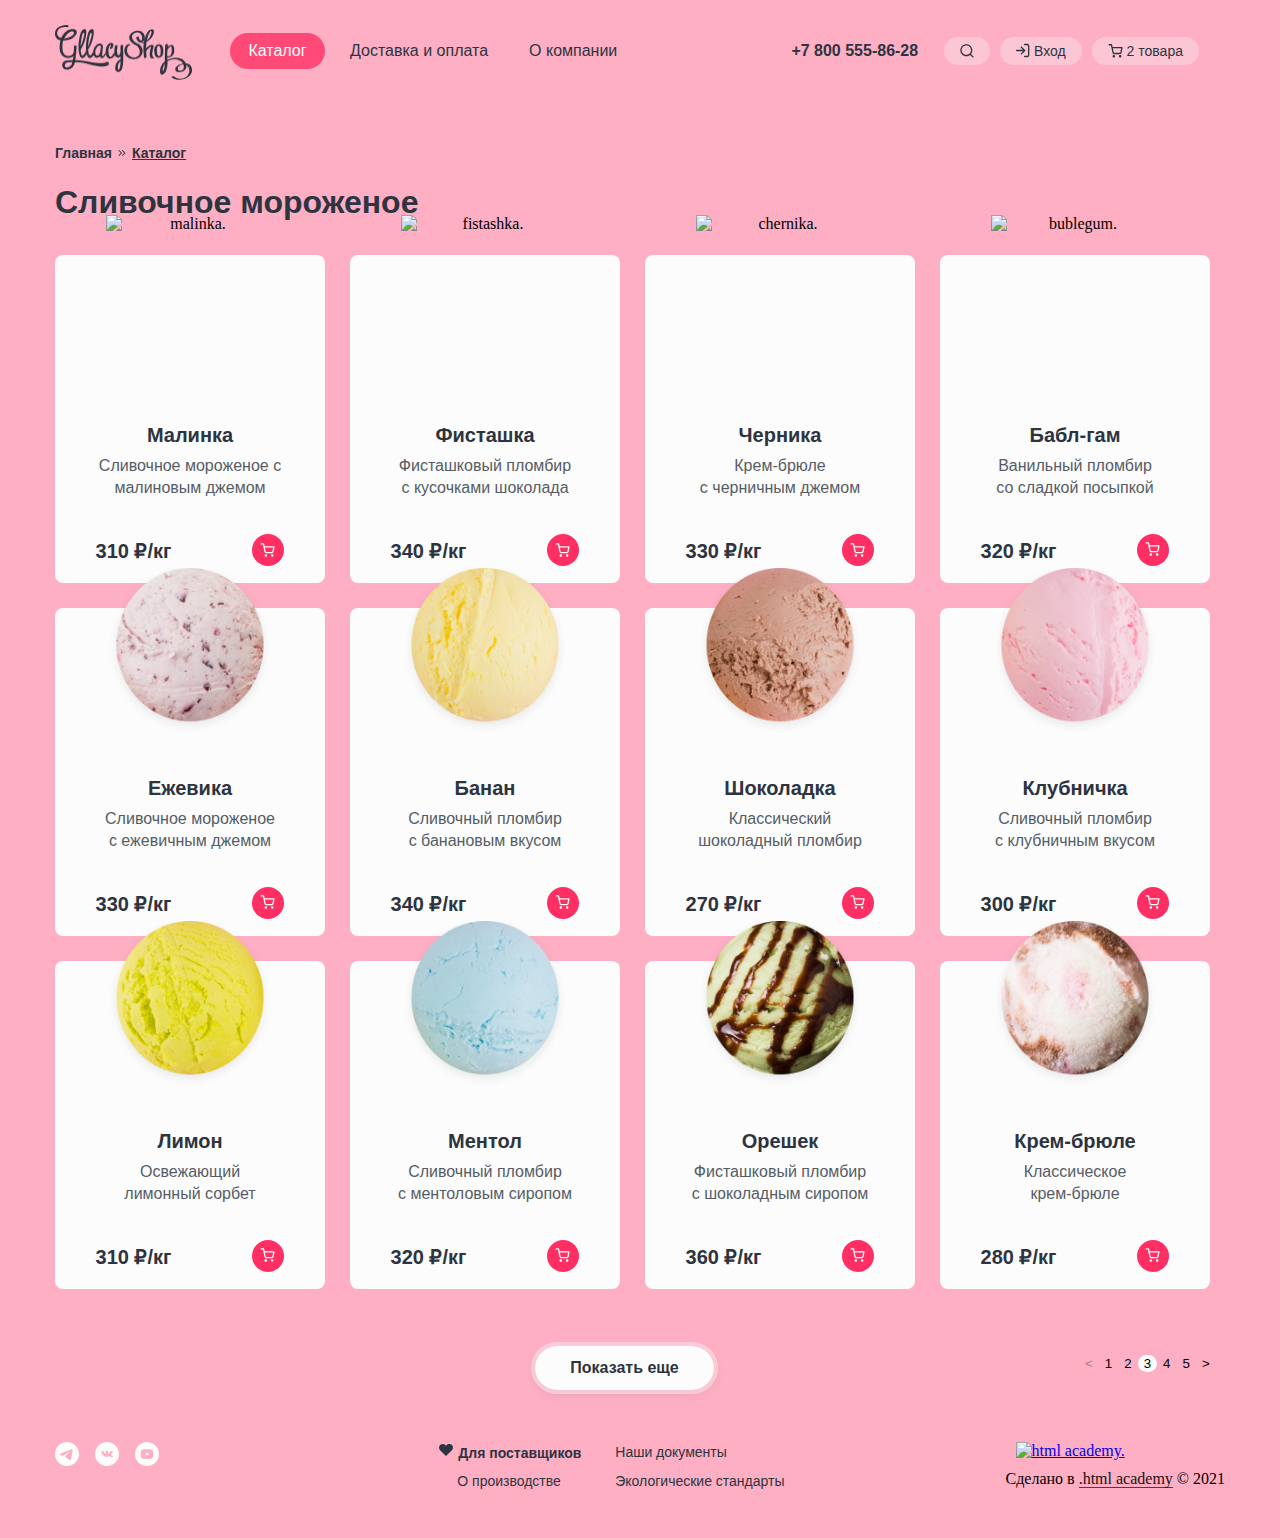
==== catalog.html @ bbae6c56 "update" ====
<!DOCTYPE html>
<html lang="ru">

  <head>
    <meta charset="utf-8">
    <title>fesfesfsefesf</title>
    <link rel="stylesheet" href="/styles/styles.css">
    <link rel="icon" type="image/x-icon" sizes="32x32" href="/images/favicone.png">
  </head>

  <body class="pink">
    <header class="page-header">
      <nav class="navigation">
        <div class="left-menu">
          <ul class="navigation-left">
            <li>
              <a class="navigation-logo" href="/index.html">
                <img class="logo" src="/images/logo.png" alt="Glacy." width="137" height="55">
              </a>
            </li>
            <li>
              <button class="navigation-link-left-button-catalog navigation-link-left">
                Каталог
                <span class="visually-hidden">Каталог.</span>
              </button>
              <ul class="sub-menu">
                <li class="sub-item">
                  <a class="sub-item-top" href="#">Новинки</a>
                  <a class="sub-item-sub" href="#">Сливочное</a>
                  <a class="sub-item-sub" href="#">Щербеты</a>
                  <a class="sub-item-sub" href="#">Фруктовый лед</a>
                  <a class="sub-item-sub" href="#">Мелорин</a>

                </li>
              </ul>
              <!-- END SUB MENU -->
            </li>
            <li>
              <a class="navigation-link-left" href="#">
                Доставка и оплата
              </a>
            </li>
            <li>
              <a class="navigation-link-left" href="#">
                О компании
              </a>
            </li>
          </ul>
        </div>
        <div class="right-menu">
          <ul class="navigation-right">
            <li>
              <a class="contact-phone" href="tel:+78005558628">
                +7 800 555-86-28
              </a>
            </li>
            <li>
              <a class="navigation-link-right" href="#">
                <svg class="search-icon" width="14" height="14" viewBox="0 0 14 14" fill="none"
                  xmlns="http://www.w3.org/2000/svg">
                  <path fill-rule="evenodd" clip-rule="evenodd"
                    d="M1.66329 6.18794c0-2.57733 2.08934-4.66666 4.66667-4.66666s4.66664 2.08933 4.66664 4.66666c0 1.25728-.4972 2.39842-1.30567 3.23755-.02285.01756-.04481.0368-.06574.05772-.02092.02092-.04016.04289-.05771.06573-.83913.80846-1.98026 1.30566-3.23752 1.30566-2.57733 0-4.66667-2.08933-4.66667-4.66666Zm8.41181 4.68796c-1.02648.8211-2.32848 1.312-3.74514 1.312-3.31371 0-6.000004-2.68625-6.000004-5.99996S3.01625.187943 6.32996.187943C9.64367.187943 12.33 2.87423 12.33 6.18794c0 1.41669-.491 2.71869-1.3121 3.74514l2.4501 2.45012c.2604.2604.2604.6825 0 .9428-.2603.2604-.6825.2604-.9428 0l-2.4501-2.4501Z"
                    fill="#2D3440" />
                </svg>
                <span class="visually-hidden">Поиск.</span>
              </a>
              <form action="https://echo.htmlacademy.ru" method="get">
                <div class="search-open search-field">
                  <input class="input-search" id="search" type="search" name="search" placeholder="Поиск по сайту"
                    required>
                </div>
              </form>
            </li>
            <li>
              <a class="navigation-link-right" href="#">
                <svg class="enter-icon" width="14" height="15" viewBox="0 0 14 15" fill="none"
                  xmlns="http://www.w3.org/2000/svg">
                  <path fill-rule="evenodd" clip-rule="evenodd"
                    d="M8 1.52461c0-.36819.29848-.666669.66667-.666669h2.66663c.5305 0 1.0392.210709 1.4142.585789.3751.37507.5858.88378.5858 1.41421v9.33336c0 .5304-.2107 1.0391-.5858 1.4142-.375.3751-.8837.5858-1.4142.5858H8.66667c-.36819 0-.66667-.2985-.66667-.6667 0-.3682.29848-.6667.66667-.6667h2.66663c.1768 0 .3464-.0702.4714-.1952.1251-.125.1953-.2946.1953-.4714V2.85794c0-.17681-.0702-.34638-.1953-.4714-.125-.12503-.2946-.19527-.4714-.19527H8.66667C8.29848 2.19127 8 1.8928 8 1.52461ZM4.86189 3.71987c.26035-.26035.68246-.26035.94281 0l3.3291 3.3291c.01712.01682.03334.03456.04858.05313.03186.0388.05868.08036.08045.12379.04511.08986.0705.19132.0705.29872 0 .10862-.02598.21118-.07206.30179-.02029.03995-.04486.07829-.07371.11432-.0168.021-.03485.04097-.05402.05978L5.8047 11.3293c-.26035.2604-.68246.2604-.94281 0-.26035-.2603-.26035-.6824 0-.9428l2.19526-2.19523H.666667C.298477 8.19127 0 7.8928 0 7.52461s.298477-.66667.666667-.66667H7.05715L4.86189 4.66268c-.26035-.26035-.26035-.68246 0-.94281Z"
                    fill="#2D3440" />
                </svg>
                Вход
              </a>
              <!-- personal area start-->
              <div class="personal-area personal-area-open">
                <h3 class="personal-area-title">Личный кабинет</h3>
                <form class="personal-area-form" action="https://echo.htmlacademy.ru" method="post">
                  <div class="top-area-form">
                    <input class="input-area-form" id="email" type="email" name="email" placeholder="email@example.com"
                      required>
                    <label class="visually-hidden" for="email"> Ваш email.</label>

                    <input class="input-area-form" id="password" type="password" name="password" placeholder="····"
                      required>
                    <label class="visually-hidden" for="password"> Ваш пароль.</label>
                  </div>
                  <div class="bottom-area-form">
                    <button class="personal-area-button">Войти</button>
                    <dl class="bottom-area-right">
                      <dt> <a class="personal-area-link" href="#">Забыли пароль?</a></dt>
                      <dd><a class="personal-area-link" href="#">Регистрация</a></dd>
                    </dl>
                  </div>
                </form>
              </div>
              <!-- personal area end -->
            </li>
            <li>
              <a class="navigation-link-right" href="#">
                <svg class="backet-icon" width="15" height="14" viewBox="0 0 15 14" fill="none"
                  xmlns="http://www.w3.org/2000/svg">
                  <path fill-rule="evenodd" clip-rule="evenodd"
                    d="M1.16667.107941C.798477.107941.5.406418.5.774607c0 .368193.298477.666663.66667.666663h1.77127l.46743 2.33539c.00284.01795.00639.03566.01063.0531l.96738 4.83333.00012.00056c.08356.42001.31212.79728.64571 1.06583.3319.26718.74674.40982 1.17262.40332h5.62067c.4259.0065.8408-.13614 1.1727-.40332.3337-.26867.5623-.64616.6458-1.06639v.00001l.001-.005.9271-4.86144c.0372-.19517-.0146-.39677-.1412-.54985-.1267-.15309-.315-.2417-.5137-.2417H4.61072L4.1381.643769C4.07574.332198 3.80215.107941 3.4844.107941H1.16667ZM5.69098 8.40238l-.81339-4.06394h8.23081l-.7756 4.06686c-.0228.11252-.0843.21354-.1737.28555-.09.07244-.2026.11092-.3181.10871v-.00013H6.19614v-.00012l-.01277.00025c-.1155.00221-.22809-.03627-.31807-.10871-.08999-.07243-.15162-.17421-.17413-.28751l-.00019-.00096ZM4.55739 12.3634c0-.688.55771-1.2457 1.24568-1.2457.68798 0 1.24569.5577 1.24569 1.2457 0 .6879-.55771 1.2457-1.24569 1.2457-.68797 0-1.24568-.5578-1.24568-1.2457Zm6.37331 0c0-.688.5577-1.2457 1.2457-1.2457.688 0 1.2457.5577 1.2457 1.2457 0 .6879-.5577 1.2457-1.2457 1.2457-.688 0-1.2457-.5578-1.2457-1.2457Z"
                    fill="#2D3440" />
                </svg>
                2 товара
              </a>
              <!-- popover start -->
              <div class="popover popover-cart">
                <h3 class="popover-title">Корзина</h3>
                <ul class="popover-content">
                  <li class="popover-item">
                    <a class="popover-item-link" href="#">
                      <img class="popover-item-logo" src="/images/malinka-popover.png" width="46" height="46"
                        alt="malinka.">
                      <dl class="popover-description">
                        <dt class="popover-updescr">Малинка</dt>
                        <dd class="popover-underdescr">1 кг х 310 ₽</dd>
                      </dl>
                      <p class="popover-price">310₽</p>
                    </a>
                    <button class="popover-close">
                      <svg width="10" height="10" viewBox="0 0 10 10" fill="none" xmlns="http://www.w3.org/2000/svg">
                        <path fill-rule="evenodd" clip-rule="evenodd"
                          d="M9.80303 1.13807c.26037-.260348.26037-.682458 0-.942808-.26035-.2603494-.68246-.2603494-.94281 0L4.99914 4.05633 1.13807.195262c-.260348-.2603494-.682458-.2603494-.942808 0-.2603494.26035-.2603494.68246 0 .942808L4.05633 4.99914.195262 8.86022c-.2603494.26035-.2603494.68246 0 .94281.26035.26037.68246.26037.942808 0l3.86107-3.86108 3.86108 3.86108c.26035.26037.68246.26037.94281 0 .26037-.26035.26037-.68246 0-.94281L5.94195 4.99914l3.86108-3.86107Z"
                          fill="#2D3440" />
                      </svg>
                    </button>
                  </li>
                  <li class="popover-item">
                    <a class="popover-item-link" href="#">
                      <img class="popover-item-logo" src="/images/buble-popover.png" width="46" height="46"
                        alt="bublegum.">
                      <dl class="popover-description">
                        <dt class="popover-updescr">Бабл-гам</dt>
                        <dd class="popover-underdescr">1,5 кг х 320 ₽</dd>
                      </dl>
                      <p class="popover-price">480₽</p>
                    </a>
                    <button class="popover-close-close">
                      <svg width="10" height="10" viewBox="0 0 10 10" fill="none" xmlns="http://www.w3.org/2000/svg">
                        <path fill-rule="evenodd" clip-rule="evenodd"
                          d="M9.80303 1.13807c.26037-.260348.26037-.682458 0-.942808-.26035-.2603494-.68246-.2603494-.94281 0L4.99914 4.05633 1.13807.195262c-.260348-.2603494-.682458-.2603494-.942808 0-.2603494.26035-.2603494.68246 0 .942808L4.05633 4.99914.195262 8.86022c-.2603494.26035-.2603494.68246 0 .94281.26035.26037.68246.26037.942808 0l3.86107-3.86108 3.86108 3.86108c.26035.26037.68246.26037.94281 0 .26037-.26035.26037-.68246 0-.94281L5.94195 4.99914l3.86108-3.86107Z"
                          fill="#2D3440" />
                      </svg>
                    </button>
                  </li>
                </ul>
                <div class="lower-popover">
                  <button class="popover-button">Оформить заказ</button>
                  <p class="popover-price-lower">Итого:790₽</p>
                </div>
              </div>

              <!-- popover end -->

              <!-- popover empty start -->
              <div class="popover-empty popover-cart-empty">
                <h3 class="popover-empty-title">Ваша корзина пока пуста</h3>
              </div>
              <!-- popover empty end -->
            </li>
          </ul>
        </div>
      </nav>
    </header>
    <main class="main-container">
      <div class="page-container">
        <section class="breadcrumbs">
          <div class="bread-wrapper">
            <div class="bread-top">
              <a class="bread-link" href="/index.html">Главная</a>
              <svg class="bread-arrow" width="8" height="6" viewBox="0 0 8 6" fill="none"
                xmlns="http://www.w3.org/2000/svg">
                <path fill-rule="evenodd" clip-rule="evenodd"
                  d="M1.35355.146447c-.19526-.1952625-.511841-.1952625-.707103 0-.195263.195262-.195263.511844 0 .707106L2.79289 3 .646447 5.14645c-.195263.19526-.195263.51184 0 .7071.195262.19527.511843.19527.707103 0l2.5-2.5c.19527-.19526.19527-.51184 0-.7071l-2.5-2.500003Zm3.49997 0c-.19526-.1952625-.51184-.1952625-.7071 0-.19527.195262-.19527.511844 0 .707106L6.29286 3 4.14642 5.14645c-.19527.19526-.19527.51184 0 .7071.19526.19527.51184.19527.7071 0l2.5-2.5c.19526-.19526.19526-.51184 0-.7071l-2.5-2.500003Z"
                  fill="#2D3440" />
              </svg>
              <a class="bread-link-active" href="#">Каталог</a>
            </div>
            <h2 class="bread-title">Сливочное мороженое</h2>
          </div>
        </section>
        <section class="products">
          <div class="product-wrapper">
            <ul class="product-cart">
              <li class="product-cart-info">
                <img class="product-photo" src="/images/malinka.png" width="168" height="168" alt="malinka.">
                <h4 class="cart-title">Малинка</h4>
                <p class="cart-text">Сливочное мороженое с малиновым джемом</p>
                <div class="product-bottom-info">
                  <p class="product-price">310 ₽/кг</p>
                  <button class="product-button">
                    <svg class="product-car-logo" width="16" height="16" viewBox="0 0 16 16" fill="none"
                      xmlns="http://www.w3.org/2000/svg">
                      <path fill-rule="evenodd" clip-rule="evenodd"
                        d="M1.16667 1.25C.798477 1.25.5 1.54848.5 1.91667c0 .36819.298477.66666.66667.66666h1.77127l.46743 2.33539c.00284.01795.00639.03566.01063.0531l.96738 4.83333.00012.00056c.08356.41999.31212.79729.64571 1.06579.3319.2672.74674.4098 1.17262.4033h5.62067c.4259.0065.8408-.1361 1.1727-.4033.3337-.2686.5623-.6461.6458-1.06635l.001-.00499.9271-4.86144c.0372-.19517-.0146-.39677-.1412-.54985-.1267-.15309-.315-.24171-.5137-.24171H4.61072L4.1381 1.78583C4.07574 1.47426 3.80215 1.25 3.4844 1.25H1.16667Zm4.52431 8.29444L4.87759 5.4805h8.23081l-.7756 4.06686c-.0228.11252-.0843.21354-.1737.28555-.09.07244-.2026.11092-.3181.10871v-.00013H6.19614v-.00012l-.01277.00025c-.1155.00221-.22809-.03627-.31807-.10871-.08999-.07243-.15162-.17421-.17413-.28751l-.00019-.00096ZM4.55739 13.5054c0-.6879.55771-1.2457 1.24568-1.2457.68798 0 1.24569.5578 1.24569 1.2457 0 .688-.55771 1.2457-1.24569 1.2457-.68797 0-1.24568-.5577-1.24568-1.2457Zm6.37331 0c0-.6879.5577-1.2457 1.2457-1.2457.688 0 1.2457.5578 1.2457 1.2457 0 .688-.5577 1.2457-1.2457 1.2457-.688 0-1.2457-.5577-1.2457-1.2457Z"
                        fill="#FCFCFC" />
                    </svg>
                  </button>
                </div>
              </li>
              <li class="product-cart-info">
                <img class="product-photo" src="/images/fistashka.png" width="168" height="168" alt="fistashka.">
                <h4 class="cart-title">Фисташка</h4>
                <p class="cart-text">Фисташковый пломбир<br> с кусочками шоколада</p>
                <div class="product-bottom-info">
                  <p class="product-price">340 ₽/кг</p>
                  <button class="product-button">
                    <svg class="product-car-logo" width="16" height="16" viewBox="0 0 16 16" fill="none"
                      xmlns="http://www.w3.org/2000/svg">
                      <path fill-rule="evenodd" clip-rule="evenodd"
                        d="M1.16667 1.25C.798477 1.25.5 1.54848.5 1.91667c0 .36819.298477.66666.66667.66666h1.77127l.46743 2.33539c.00284.01795.00639.03566.01063.0531l.96738 4.83333.00012.00056c.08356.41999.31212.79729.64571 1.06579.3319.2672.74674.4098 1.17262.4033h5.62067c.4259.0065.8408-.1361 1.1727-.4033.3337-.2686.5623-.6461.6458-1.06635l.001-.00499.9271-4.86144c.0372-.19517-.0146-.39677-.1412-.54985-.1267-.15309-.315-.24171-.5137-.24171H4.61072L4.1381 1.78583C4.07574 1.47426 3.80215 1.25 3.4844 1.25H1.16667Zm4.52431 8.29444L4.87759 5.4805h8.23081l-.7756 4.06686c-.0228.11252-.0843.21354-.1737.28555-.09.07244-.2026.11092-.3181.10871v-.00013H6.19614v-.00012l-.01277.00025c-.1155.00221-.22809-.03627-.31807-.10871-.08999-.07243-.15162-.17421-.17413-.28751l-.00019-.00096ZM4.55739 13.5054c0-.6879.55771-1.2457 1.24568-1.2457.68798 0 1.24569.5578 1.24569 1.2457 0 .688-.55771 1.2457-1.24569 1.2457-.68797 0-1.24568-.5577-1.24568-1.2457Zm6.37331 0c0-.6879.5577-1.2457 1.2457-1.2457.688 0 1.2457.5578 1.2457 1.2457 0 .688-.5577 1.2457-1.2457 1.2457-.688 0-1.2457-.5577-1.2457-1.2457Z"
                        fill="#FCFCFC" />
                    </svg>
                  </button>
                </div>
              </li>
              <li class="product-cart-info">
                <img class="product-photo" src="/images/chernika.png" width="168" height="168" alt="chernika.">
                <h4 class="cart-title">Черника</h4>
                <p class="cart-text">Крем-брюле<br>
                  с черничным джемом</p>
                <div class="product-bottom-info">
                  <p class="product-price">330 ₽/кг</p>
                  <button class="product-button">
                    <svg class="product-car-logo" width="16" height="16" viewBox="0 0 16 16" fill="none"
                      xmlns="http://www.w3.org/2000/svg">
                      <path fill-rule="evenodd" clip-rule="evenodd"
                        d="M1.16667 1.25C.798477 1.25.5 1.54848.5 1.91667c0 .36819.298477.66666.66667.66666h1.77127l.46743 2.33539c.00284.01795.00639.03566.01063.0531l.96738 4.83333.00012.00056c.08356.41999.31212.79729.64571 1.06579.3319.2672.74674.4098 1.17262.4033h5.62067c.4259.0065.8408-.1361 1.1727-.4033.3337-.2686.5623-.6461.6458-1.06635l.001-.00499.9271-4.86144c.0372-.19517-.0146-.39677-.1412-.54985-.1267-.15309-.315-.24171-.5137-.24171H4.61072L4.1381 1.78583C4.07574 1.47426 3.80215 1.25 3.4844 1.25H1.16667Zm4.52431 8.29444L4.87759 5.4805h8.23081l-.7756 4.06686c-.0228.11252-.0843.21354-.1737.28555-.09.07244-.2026.11092-.3181.10871v-.00013H6.19614v-.00012l-.01277.00025c-.1155.00221-.22809-.03627-.31807-.10871-.08999-.07243-.15162-.17421-.17413-.28751l-.00019-.00096ZM4.55739 13.5054c0-.6879.55771-1.2457 1.24568-1.2457.68798 0 1.24569.5578 1.24569 1.2457 0 .688-.55771 1.2457-1.24569 1.2457-.68797 0-1.24568-.5577-1.24568-1.2457Zm6.37331 0c0-.6879.5577-1.2457 1.2457-1.2457.688 0 1.2457.5578 1.2457 1.2457 0 .688-.5577 1.2457-1.2457 1.2457-.688 0-1.2457-.5577-1.2457-1.2457Z"
                        fill="#FCFCFC" />
                    </svg>
                  </button>
                </div>
              </li>
              <li class="product-cart-info">
                <img class="product-photo" src="/images/bublegum.png" width="168" height="168" alt="bublegum.">
                <h4 class="cart-title">Бабл-гам</h4>
                <p class="cart-text">Ванильный пломбир<br>
                  со сладкой посыпкой</p>
                <div class="product-bottom-info">
                  <p class="product-price">320 ₽/кг</p>
                  <button class="product-button">
                    <svg class="product-cart-logo" width="16" height="16" viewBox="0 0 16 16" fill="none"
                      xmlns="http://www.w3.org/2000/svg">
                      <path fill-rule="evenodd" clip-rule="evenodd"
                        d="M1.16667 1.25C.798477 1.25.5 1.54848.5 1.91667c0 .36819.298477.66666.66667.66666h1.77127l.46743 2.33539c.00284.01795.00639.03566.01063.0531l.96738 4.83333.00012.00056c.08356.41999.31212.79729.64571 1.06579.3319.2672.74674.4098 1.17262.4033h5.62067c.4259.0065.8408-.1361 1.1727-.4033.3337-.2686.5623-.6461.6458-1.06635l.001-.00499.9271-4.86144c.0372-.19517-.0146-.39677-.1412-.54985-.1267-.15309-.315-.24171-.5137-.24171H4.61072L4.1381 1.78583C4.07574 1.47426 3.80215 1.25 3.4844 1.25H1.16667Zm4.52431 8.29444L4.87759 5.4805h8.23081l-.7756 4.06686c-.0228.11252-.0843.21354-.1737.28555-.09.07244-.2026.11092-.3181.10871v-.00013H6.19614v-.00012l-.01277.00025c-.1155.00221-.22809-.03627-.31807-.10871-.08999-.07243-.15162-.17421-.17413-.28751l-.00019-.00096ZM4.55739 13.5054c0-.6879.55771-1.2457 1.24568-1.2457.68798 0 1.24569.5578 1.24569 1.2457 0 .688-.55771 1.2457-1.24569 1.2457-.68797 0-1.24568-.5577-1.24568-1.2457Zm6.37331 0c0-.6879.5577-1.2457 1.2457-1.2457.688 0 1.2457.5578 1.2457 1.2457 0 .688-.5577 1.2457-1.2457 1.2457-.688 0-1.2457-.5577-1.2457-1.2457Z"
                        fill="#FCFCFC" />
                    </svg>
                  </button>
                </div>
              </li>
              <li class="product-cart-info">
                <img class="product-photo" src="/images/ezevika.png" width="168" height="168" alt="bublegum.">
                <h4 class="cart-title">Ежевика</h4>
                <p class="cart-text">Сливочное мороженое<br> с ежевичным джемом</p>
                <div class="product-bottom-info">
                  <p class="product-price">330 ₽/кг</p>
                  <button class="product-button">
                    <svg class="product-cart-logo" width="16" height="16" viewBox="0 0 16 16" fill="none"
                      xmlns="http://www.w3.org/2000/svg">
                      <path fill-rule="evenodd" clip-rule="evenodd"
                        d="M1.16667 1.25C.798477 1.25.5 1.54848.5 1.91667c0 .36819.298477.66666.66667.66666h1.77127l.46743 2.33539c.00284.01795.00639.03566.01063.0531l.96738 4.83333.00012.00056c.08356.41999.31212.79729.64571 1.06579.3319.2672.74674.4098 1.17262.4033h5.62067c.4259.0065.8408-.1361 1.1727-.4033.3337-.2686.5623-.6461.6458-1.06635l.001-.00499.9271-4.86144c.0372-.19517-.0146-.39677-.1412-.54985-.1267-.15309-.315-.24171-.5137-.24171H4.61072L4.1381 1.78583C4.07574 1.47426 3.80215 1.25 3.4844 1.25H1.16667Zm4.52431 8.29444L4.87759 5.4805h8.23081l-.7756 4.06686c-.0228.11252-.0843.21354-.1737.28555-.09.07244-.2026.11092-.3181.10871v-.00013H6.19614v-.00012l-.01277.00025c-.1155.00221-.22809-.03627-.31807-.10871-.08999-.07243-.15162-.17421-.17413-.28751l-.00019-.00096ZM4.55739 13.5054c0-.6879.55771-1.2457 1.24568-1.2457.68798 0 1.24569.5578 1.24569 1.2457 0 .688-.55771 1.2457-1.24569 1.2457-.68797 0-1.24568-.5577-1.24568-1.2457Zm6.37331 0c0-.6879.5577-1.2457 1.2457-1.2457.688 0 1.2457.5578 1.2457 1.2457 0 .688-.5577 1.2457-1.2457 1.2457-.688 0-1.2457-.5577-1.2457-1.2457Z"
                        fill="#FCFCFC" />
                    </svg>
                  </button>
                </div>
              </li>
              <li class="product-cart-info">
                <img class="product-photo" src="/images/banane.png" width="168" height="168" alt="bublegum.">
                <h4 class="cart-title">Банан</h4>
                <p class="cart-text">Сливочный пломбир<br>
                  с банановым вкусом</p>
                <div class="product-bottom-info">
                  <p class="product-price">340 ₽/кг</p>
                  <button class="product-button">
                    <svg class="product-cart-logo" width="16" height="16" viewBox="0 0 16 16" fill="none"
                      xmlns="http://www.w3.org/2000/svg">
                      <path fill-rule="evenodd" clip-rule="evenodd"
                        d="M1.16667 1.25C.798477 1.25.5 1.54848.5 1.91667c0 .36819.298477.66666.66667.66666h1.77127l.46743 2.33539c.00284.01795.00639.03566.01063.0531l.96738 4.83333.00012.00056c.08356.41999.31212.79729.64571 1.06579.3319.2672.74674.4098 1.17262.4033h5.62067c.4259.0065.8408-.1361 1.1727-.4033.3337-.2686.5623-.6461.6458-1.06635l.001-.00499.9271-4.86144c.0372-.19517-.0146-.39677-.1412-.54985-.1267-.15309-.315-.24171-.5137-.24171H4.61072L4.1381 1.78583C4.07574 1.47426 3.80215 1.25 3.4844 1.25H1.16667Zm4.52431 8.29444L4.87759 5.4805h8.23081l-.7756 4.06686c-.0228.11252-.0843.21354-.1737.28555-.09.07244-.2026.11092-.3181.10871v-.00013H6.19614v-.00012l-.01277.00025c-.1155.00221-.22809-.03627-.31807-.10871-.08999-.07243-.15162-.17421-.17413-.28751l-.00019-.00096ZM4.55739 13.5054c0-.6879.55771-1.2457 1.24568-1.2457.68798 0 1.24569.5578 1.24569 1.2457 0 .688-.55771 1.2457-1.24569 1.2457-.68797 0-1.24568-.5577-1.24568-1.2457Zm6.37331 0c0-.6879.5577-1.2457 1.2457-1.2457.688 0 1.2457.5578 1.2457 1.2457 0 .688-.5577 1.2457-1.2457 1.2457-.688 0-1.2457-.5577-1.2457-1.2457Z"
                        fill="#FCFCFC" />
                    </svg>
                  </button>
                </div>
              </li>
              <li class="product-cart-info">
                <img class="product-photo" src="/images/chocolate.png" width="168" height="168" alt="bublegum.">
                <h4 class="cart-title">Шоколадка</h4>
                <p class="cart-text">Классический<br> шоколадный пломбир</p>
                <div class="product-bottom-info">
                  <p class="product-price">270 ₽/кг</p>
                  <button class="product-button">
                    <svg class="product-cart-logo" width="16" height="16" viewBox="0 0 16 16" fill="none"
                      xmlns="http://www.w3.org/2000/svg">
                      <path fill-rule="evenodd" clip-rule="evenodd"
                        d="M1.16667 1.25C.798477 1.25.5 1.54848.5 1.91667c0 .36819.298477.66666.66667.66666h1.77127l.46743 2.33539c.00284.01795.00639.03566.01063.0531l.96738 4.83333.00012.00056c.08356.41999.31212.79729.64571 1.06579.3319.2672.74674.4098 1.17262.4033h5.62067c.4259.0065.8408-.1361 1.1727-.4033.3337-.2686.5623-.6461.6458-1.06635l.001-.00499.9271-4.86144c.0372-.19517-.0146-.39677-.1412-.54985-.1267-.15309-.315-.24171-.5137-.24171H4.61072L4.1381 1.78583C4.07574 1.47426 3.80215 1.25 3.4844 1.25H1.16667Zm4.52431 8.29444L4.87759 5.4805h8.23081l-.7756 4.06686c-.0228.11252-.0843.21354-.1737.28555-.09.07244-.2026.11092-.3181.10871v-.00013H6.19614v-.00012l-.01277.00025c-.1155.00221-.22809-.03627-.31807-.10871-.08999-.07243-.15162-.17421-.17413-.28751l-.00019-.00096ZM4.55739 13.5054c0-.6879.55771-1.2457 1.24568-1.2457.68798 0 1.24569.5578 1.24569 1.2457 0 .688-.55771 1.2457-1.24569 1.2457-.68797 0-1.24568-.5577-1.24568-1.2457Zm6.37331 0c0-.6879.5577-1.2457 1.2457-1.2457.688 0 1.2457.5578 1.2457 1.2457 0 .688-.5577 1.2457-1.2457 1.2457-.688 0-1.2457-.5577-1.2457-1.2457Z"
                        fill="#FCFCFC" />
                    </svg>
                  </button>
                </div>
              </li>
              <li class="product-cart-info">
                <img class="product-photo" src="/images/strawberry.png" width="168" height="168" alt="bublegum.">
                <h4 class="cart-title">Клубничка</h4>
                <p class="cart-text">Сливочный пломбир<br>
                  с клубничным вкусом</p>
                <div class="product-bottom-info">
                  <p class="product-price">300 ₽/кг</p>
                  <button class="product-button">
                    <svg class="product-cart-logo" width="16" height="16" viewBox="0 0 16 16" fill="none"
                      xmlns="http://www.w3.org/2000/svg">
                      <path fill-rule="evenodd" clip-rule="evenodd"
                        d="M1.16667 1.25C.798477 1.25.5 1.54848.5 1.91667c0 .36819.298477.66666.66667.66666h1.77127l.46743 2.33539c.00284.01795.00639.03566.01063.0531l.96738 4.83333.00012.00056c.08356.41999.31212.79729.64571 1.06579.3319.2672.74674.4098 1.17262.4033h5.62067c.4259.0065.8408-.1361 1.1727-.4033.3337-.2686.5623-.6461.6458-1.06635l.001-.00499.9271-4.86144c.0372-.19517-.0146-.39677-.1412-.54985-.1267-.15309-.315-.24171-.5137-.24171H4.61072L4.1381 1.78583C4.07574 1.47426 3.80215 1.25 3.4844 1.25H1.16667Zm4.52431 8.29444L4.87759 5.4805h8.23081l-.7756 4.06686c-.0228.11252-.0843.21354-.1737.28555-.09.07244-.2026.11092-.3181.10871v-.00013H6.19614v-.00012l-.01277.00025c-.1155.00221-.22809-.03627-.31807-.10871-.08999-.07243-.15162-.17421-.17413-.28751l-.00019-.00096ZM4.55739 13.5054c0-.6879.55771-1.2457 1.24568-1.2457.68798 0 1.24569.5578 1.24569 1.2457 0 .688-.55771 1.2457-1.24569 1.2457-.68797 0-1.24568-.5577-1.24568-1.2457Zm6.37331 0c0-.6879.5577-1.2457 1.2457-1.2457.688 0 1.2457.5578 1.2457 1.2457 0 .688-.5577 1.2457-1.2457 1.2457-.688 0-1.2457-.5577-1.2457-1.2457Z"
                        fill="#FCFCFC" />
                    </svg>
                  </button>
                </div>
              </li>
              <li class="product-cart-info">
                <img class="product-photo" src="/images/lemon.png" width="168" height="168" alt="bublegum.">
                <h4 class="cart-title">Лимон</h4>
                <p class="cart-text">Освежающий<br> лимонный сорбет</p>
                <div class="product-bottom-info">
                  <p class="product-price">310 ₽/кг</p>
                  <button class="product-button">
                    <svg class="product-cart-logo" width="16" height="16" viewBox="0 0 16 16" fill="none"
                      xmlns="http://www.w3.org/2000/svg">
                      <path fill-rule="evenodd" clip-rule="evenodd"
                        d="M1.16667 1.25C.798477 1.25.5 1.54848.5 1.91667c0 .36819.298477.66666.66667.66666h1.77127l.46743 2.33539c.00284.01795.00639.03566.01063.0531l.96738 4.83333.00012.00056c.08356.41999.31212.79729.64571 1.06579.3319.2672.74674.4098 1.17262.4033h5.62067c.4259.0065.8408-.1361 1.1727-.4033.3337-.2686.5623-.6461.6458-1.06635l.001-.00499.9271-4.86144c.0372-.19517-.0146-.39677-.1412-.54985-.1267-.15309-.315-.24171-.5137-.24171H4.61072L4.1381 1.78583C4.07574 1.47426 3.80215 1.25 3.4844 1.25H1.16667Zm4.52431 8.29444L4.87759 5.4805h8.23081l-.7756 4.06686c-.0228.11252-.0843.21354-.1737.28555-.09.07244-.2026.11092-.3181.10871v-.00013H6.19614v-.00012l-.01277.00025c-.1155.00221-.22809-.03627-.31807-.10871-.08999-.07243-.15162-.17421-.17413-.28751l-.00019-.00096ZM4.55739 13.5054c0-.6879.55771-1.2457 1.24568-1.2457.68798 0 1.24569.5578 1.24569 1.2457 0 .688-.55771 1.2457-1.24569 1.2457-.68797 0-1.24568-.5577-1.24568-1.2457Zm6.37331 0c0-.6879.5577-1.2457 1.2457-1.2457.688 0 1.2457.5578 1.2457 1.2457 0 .688-.5577 1.2457-1.2457 1.2457-.688 0-1.2457-.5577-1.2457-1.2457Z"
                        fill="#FCFCFC" />
                    </svg>
                  </button>
                </div>
              </li>
              <li class="product-cart-info">
                <img class="product-photo" src="/images/menthol.png" width="168" height="168" alt="bublegum.">
                <h4 class="cart-title">Ментол</h4>
                <p class="cart-text">Сливочный пломбир<br>
                  с ментоловым сиропом</p>
                <div class="product-bottom-info">
                  <p class="product-price">320 ₽/кг</p>
                  <button class="product-button">
                    <svg class="product-cart-logo" width="16" height="16" viewBox="0 0 16 16" fill="none"
                      xmlns="http://www.w3.org/2000/svg">
                      <path fill-rule="evenodd" clip-rule="evenodd"
                        d="M1.16667 1.25C.798477 1.25.5 1.54848.5 1.91667c0 .36819.298477.66666.66667.66666h1.77127l.46743 2.33539c.00284.01795.00639.03566.01063.0531l.96738 4.83333.00012.00056c.08356.41999.31212.79729.64571 1.06579.3319.2672.74674.4098 1.17262.4033h5.62067c.4259.0065.8408-.1361 1.1727-.4033.3337-.2686.5623-.6461.6458-1.06635l.001-.00499.9271-4.86144c.0372-.19517-.0146-.39677-.1412-.54985-.1267-.15309-.315-.24171-.5137-.24171H4.61072L4.1381 1.78583C4.07574 1.47426 3.80215 1.25 3.4844 1.25H1.16667Zm4.52431 8.29444L4.87759 5.4805h8.23081l-.7756 4.06686c-.0228.11252-.0843.21354-.1737.28555-.09.07244-.2026.11092-.3181.10871v-.00013H6.19614v-.00012l-.01277.00025c-.1155.00221-.22809-.03627-.31807-.10871-.08999-.07243-.15162-.17421-.17413-.28751l-.00019-.00096ZM4.55739 13.5054c0-.6879.55771-1.2457 1.24568-1.2457.68798 0 1.24569.5578 1.24569 1.2457 0 .688-.55771 1.2457-1.24569 1.2457-.68797 0-1.24568-.5577-1.24568-1.2457Zm6.37331 0c0-.6879.5577-1.2457 1.2457-1.2457.688 0 1.2457.5578 1.2457 1.2457 0 .688-.5577 1.2457-1.2457 1.2457-.688 0-1.2457-.5577-1.2457-1.2457Z"
                        fill="#FCFCFC" />
                    </svg>
                  </button>
                </div>
              </li>
              <li class="product-cart-info">
                <img class="product-photo" src="/images/nut.png" width="168" height="168" alt="bublegum.">
                <h4 class="cart-title">Орешек</h4>
                <p class="cart-text">Фисташковый пломбир<br> с шоколадным сиропом</p>
                <div class="product-bottom-info">
                  <p class="product-price">360 ₽/кг</p>
                  <button class="product-button">
                    <svg class="product-cart-logo" width="16" height="16" viewBox="0 0 16 16" fill="none"
                      xmlns="http://www.w3.org/2000/svg">
                      <path fill-rule="evenodd" clip-rule="evenodd"
                        d="M1.16667 1.25C.798477 1.25.5 1.54848.5 1.91667c0 .36819.298477.66666.66667.66666h1.77127l.46743 2.33539c.00284.01795.00639.03566.01063.0531l.96738 4.83333.00012.00056c.08356.41999.31212.79729.64571 1.06579.3319.2672.74674.4098 1.17262.4033h5.62067c.4259.0065.8408-.1361 1.1727-.4033.3337-.2686.5623-.6461.6458-1.06635l.001-.00499.9271-4.86144c.0372-.19517-.0146-.39677-.1412-.54985-.1267-.15309-.315-.24171-.5137-.24171H4.61072L4.1381 1.78583C4.07574 1.47426 3.80215 1.25 3.4844 1.25H1.16667Zm4.52431 8.29444L4.87759 5.4805h8.23081l-.7756 4.06686c-.0228.11252-.0843.21354-.1737.28555-.09.07244-.2026.11092-.3181.10871v-.00013H6.19614v-.00012l-.01277.00025c-.1155.00221-.22809-.03627-.31807-.10871-.08999-.07243-.15162-.17421-.17413-.28751l-.00019-.00096ZM4.55739 13.5054c0-.6879.55771-1.2457 1.24568-1.2457.68798 0 1.24569.5578 1.24569 1.2457 0 .688-.55771 1.2457-1.24569 1.2457-.68797 0-1.24568-.5577-1.24568-1.2457Zm6.37331 0c0-.6879.5577-1.2457 1.2457-1.2457.688 0 1.2457.5578 1.2457 1.2457 0 .688-.5577 1.2457-1.2457 1.2457-.688 0-1.2457-.5577-1.2457-1.2457Z"
                        fill="#FCFCFC" />
                    </svg>
                  </button>
                </div>
              </li>
              <li class="product-cart-info">
                <img class="product-photo" src="/images/cream.png" width="168" height="168" alt="bublegum.">
                <h4 class="cart-title">Крем-брюле</h4>
                <p class="cart-text">Классическое<br> крем-брюле </p>
                <div class="product-bottom-info">
                  <p class="product-price">280 ₽/кг</p>
                  <button class="product-button">
                    <svg class="product-cart-logo" width="16" height="16" viewBox="0 0 16 16" fill="none"
                      xmlns="http://www.w3.org/2000/svg">
                      <path fill-rule="evenodd" clip-rule="evenodd"
                        d="M1.16667 1.25C.798477 1.25.5 1.54848.5 1.91667c0 .36819.298477.66666.66667.66666h1.77127l.46743 2.33539c.00284.01795.00639.03566.01063.0531l.96738 4.83333.00012.00056c.08356.41999.31212.79729.64571 1.06579.3319.2672.74674.4098 1.17262.4033h5.62067c.4259.0065.8408-.1361 1.1727-.4033.3337-.2686.5623-.6461.6458-1.06635l.001-.00499.9271-4.86144c.0372-.19517-.0146-.39677-.1412-.54985-.1267-.15309-.315-.24171-.5137-.24171H4.61072L4.1381 1.78583C4.07574 1.47426 3.80215 1.25 3.4844 1.25H1.16667Zm4.52431 8.29444L4.87759 5.4805h8.23081l-.7756 4.06686c-.0228.11252-.0843.21354-.1737.28555-.09.07244-.2026.11092-.3181.10871v-.00013H6.19614v-.00012l-.01277.00025c-.1155.00221-.22809-.03627-.31807-.10871-.08999-.07243-.15162-.17421-.17413-.28751l-.00019-.00096ZM4.55739 13.5054c0-.6879.55771-1.2457 1.24568-1.2457.68798 0 1.24569.5578 1.24569 1.2457 0 .688-.55771 1.2457-1.24569 1.2457-.68797 0-1.24568-.5577-1.24568-1.2457Zm6.37331 0c0-.6879.5577-1.2457 1.2457-1.2457.688 0 1.2457.5578 1.2457 1.2457 0 .688-.5577 1.2457-1.2457 1.2457-.688 0-1.2457-.5577-1.2457-1.2457Z"
                        fill="#FCFCFC" />
                    </svg>
                  </button>
                </div>
              </li>
              <div class="product-bottom">
                <button class="show-more-button">Показать еще</button>

                <ol class="slider-pagination-bottom">
                  <li class="slider-pagination-item-bottom">
                    <button class="slider-pagination-button-bottom-left" type="button">&lt;
                      <span class="visually-hidden">1 страница.</span>
                    </button>
                  </li>
                  <li class="slider-pagination-item-bottom">
                    <button class="slider-pagination-button-bottom" type="button">1
                      <span class="visually-hidden">1 страница.</span>
                    </button>
                  </li>
                  <li class="slider-pagination-item">
                    <button class="slider-pagination-button-bottom" type="button">2
                      <span class="visually-hidden">2 страница.</span>
                    </button>
                  </li>
                  <li class="slider-pagination-item">
                    <button class="slider-pagination-button-bottom-active" type="button">3
                      <span class="visually-hidden">3 страница.</span>
                    </button>
                  </li>
                  <li class="slider-pagination-item">
                    <button class="slider-pagination-button-bottom" type="button">4
                      <span class="visually-hidden">4 страница.</span>
                    </button>
                  </li>
                  <li class="slider-pagination-item">
                    <button class="slider-pagination-button-bottom" type="button">5
                      <span class="visually-hidden">5 страница.</span>
                    </button>
                  </li>
                  <li class="slider-pagination-item">
                    <button class="slider-pagination-button-bottom" type="button">&gt;
                      <span class="visually-hidden">5 страница.</span>
                    </button>
                  </li>
              </div>
            </ul>
          </div>
        </section>
      </div>
    </main>
    <footer class="page-footer">
      <div class="left-footer">
        <ul class="footer-social-list">
          <li class="footer-social-item">
            <a class="button-social" href="#">
              <svg width="24" height="24" viewBox="0 0 24 24" fill="none" xmlns="http://www.w3.org/2000/svg">
                <path fill-rule="evenodd" clip-rule="evenodd"
                  d="M24 12c0 6.627-5.373 12-12 12S0 18.627 0 12 5.373 0 12 0s12 5.373 12 12ZM12.43 8.859c-1.167.485-3.5 1.49-6.998 3.014-.568.226-.866.447-.893.663-.046.366.412.51 1.034.705.085.027.173.054.263.084.613.199 1.437.432 1.865.441.389.008.823-.152 1.302-.48 3.268-2.207 4.955-3.322 5.061-3.346.075-.017.179-.039.249.024.07.062.063.18.056.212-.046.193-1.84 1.862-2.77 2.726-.29.269-.495.46-.537.504-.094.097-.19.19-.282.279-.57.548-.996.96.024 1.632.49.323.882.59 1.273.856.427.291.853.581 1.405.943.14.092.274.187.405.28.497.355.944.673 1.496.623.32-.03.652-.331.82-1.23.397-2.126 1.179-6.73 1.36-8.628.011-.15759.0043-.31591-.02-.472-.0145-.12607-.0759-.24207-.172-.325-.143-.117-.365-.142-.465-.14-.451.008-1.143.249-4.476 1.635Z"
                  fill="#FCFCFC" />
              </svg>
              <span class="visually-hidden">Telegram.</span>
            </a>
          </li>
          <li class="social-item">
            <a class="button-social" href="#">
              <svg width="24" height="24" viewBox="0 0 24 24" fill="none" xmlns="http://www.w3.org/2000/svg">
                <path fill-rule="evenodd" clip-rule="evenodd"
                  d="M24 12c0 6.6274-5.3726 12-12 12-6.62742 0-12-5.3726-12-12C0 5.37258 5.37258 0 12 0c6.6274 0 12 5.37258 12 12Zm-11.4116 2.9749h-.7173s-1.5826.0835-2.97631-1.1882c-1.51993-1.3872-2.8623-4.13968-2.8623-4.13968s-.07738-.18048.00668-.26772c.09449-.09809.35189-.10437.35189-.10437l1.71461-.00985s.1616.0237.27727.09809c.0953.0614.14873.17619.14873.17619s.27711.61424.64414 1.16994c.71631 1.0849 1.04999 1.3222 1.29319 1.2059.3543-.1694.2481-1.5336.2481-1.5336s.0065-.49514-.1784-.71559c-.1432-.17091-.4133-.22074-.5325-.23473-.09649-.01128.0619-.20761.2671-.2957.3086-.1325.8535-.14007 1.4973-.13422.5016.00443.6459.03184.8421.07339.455.0963.4409.40488.4102 1.07065-.0091.199-.0197.4298-.0197.6964 0 .06-.002.1239-.0041.1897-.0106.341-.0228.7314.2333.8765.1313.0742.4525.0111 1.256-1.1847.3809-.5667.6665-1.23306.6665-1.23306s.0624-.11879.1593-.16976c.0992-.05197.233-.03598.233-.03598l1.8043-.00985s.5422-.05669.63.15777c.092.22516-.2027.75088-.9398 1.61198-.6954.8123-1.0357 1.1143-1.0089 1.3792.0199.1962.2411.3721.6687.72.8882.7225 1.1249 1.1019 1.1812 1.1921.0045.0073.0079.0127.0103.0162.3975.5777-.4408.623-.4408.623l-1.6025.0195s-.3444.0599-.7976-.213c-.237-.1426-.4688-.3754-.6895-.5972-.3375-.3391-.6495-.6526-.9157-.5786-.4467.1242-.4326.9678-.4326.9678s.0032.1802-.0986.2761c-.1106.1045-.3273.1254-.3273.1254Z"
                  fill="#FCFCFC" />
              </svg>
              <span class="visually-hidden">Vk.</span>
            </a>
          </li>
          <li class="social-item">
            <a class="button-social" href="#">
              <svg width="24" height="24" viewBox="0 0 24 24" fill="none" xmlns="http://www.w3.org/2000/svg">
                <path
                  d="m14.0037 11.7913-2.8074-1.31c-.245-.1138-.4463.0137-.4463.2849v2.4676c0 .2712.2013.3987.4463.285l2.8062-1.3101c.2463-.1149.2462-.3024.0012-.4174ZM12 0C5.3725 0 0 5.3725 0 12s5.3725 12 12 12 12-5.3725 12-12S18.6275 0 12 0Zm0 16.875c-6.1425 0-6.25-.5537-6.25-4.875 0-4.32125.1075-4.875 6.25-4.875s6.25.55375 6.25 4.875c0 4.3213-.1075 4.875-6.25 4.875Z"
                  fill="#FCFCFC" />
              </svg>
              <span class="visually-hidden">Youtube.</span>
            </a>
          </li>
        </ul>
      </div>
      <div class="middle-footer">
        <ul class="middle-list">
          <li>
            <svg width="16" height="16" viewBox="0 0 16 16" fill="none" xmlns="http://www.w3.org/2000/svg">
              <path
                d="M13.8909 2.99447c-.3405-.34066-.7448-.6109-1.1898-.79528-.4449-.18437-.9219-.27927-1.4035-.27927-.4817 0-.9586.0949-1.40361.27927-.44498.18438-.84926.45462-1.18977.79528l-.70666.70667-.70667-.70667c-.68779-.68779-1.62064-1.07419-2.59333-1.07419-.97269 0-1.90554.3864-2.59334 1.07419-.68779.6878-1.07419 1.62065-1.07419 2.59334 0 .97268.3864 1.90553 1.07419 2.59333l.70667.70667 5.18667 5.18669 5.18664-5.18669.7067-.70667c.3407-.3405.6109-.74479.7953-1.18976.1843-.44498.2792-.92192.2792-1.40357 0-.48166-.0949-.9586-.2792-1.40357-.1844-.44498-.4546-.84926-.7953-1.18977Z"
                fill="#2D3440" />
            </svg>
            <a class="middle-link-active" href="#">Для поставщиков</a>
          </li>
          <li>
            <a class="middle-link" href="#">Наши документы</a>
          </li>
          <li>
            <a class="middle-link" href="#">О производстве</a>
          </li>
          <li>
            <a class="middle-link" href="#">Экологические стандарты</a>
          </li>
        </ul>
      </div>
      <div class="right-footer">
        <a class="footer-logo-html" href="https://htmlacademy.ru/">
          <img class="html-logo" src="/images/logo-html.svg" alt="html academy.">
        </a>
        <p class="footer-html-text">Сделано в <span class="html-academy-footer">.html academy</span> © 2021</p>
      </div>
    </footer>
    <section class="modal-close modal-container">
      <div class="modal-window">
        <h3 class="modal-title">Мы обязательно ответим вам!</h3>
        <button class="close-button">
          <span class="visually-hidden">Close.</span>
        </button>
        <form class="order-form" action="https://echo.htmlacademy.ru/" method="post">
          <div class="order-item">
            <label for="name"></label>
            <input id="name" class="user-name" name="name" type="text" placeholder="Имя и фамилия" required>
          </div>
          <div class="order-item">
            <label for="email-email"></label>
            <input id="email-email" class="user-email" name="email" type="email" placeholder="email@example.com"
              required>
          </div>
          <div class="order-item">
            <label for="forma"></label>
            <input id="forma" class="user-forma" name="forma" type="text" placeholder="В свободной форме" required>
          </div>
          <button class="button-modal" type="submit">Отправить</button>
        </form>
      </div>
    </section>
  </body>

</html>
---- styles/styles.css ----
@font-face {
  font-family: "Inter";
  font-style: normal;
  font-weight: 400;
  src: url("../fonts/inter-400.woff2") format("woff2");
  font-display: swap;
}

@font-face {
  font-family: "Inter";
  font-style: normal;
  font-weight: 700;
  src: url("../fonts/inter-700.woff2") format("woff2");
  font-display: swap;
}

@font-face {
  font-family: "Inter";
  font-style: normal;
  font-weight: 900;
  src: url("../fonts/inter-900.woff2") format("woff2");
  font-display: swap;
}

html {
  height: 100%;
}

.pink {
  background-color: #FEAFC3;
}

.blue {
  background-color: #69A9FF;
}

.yellow {
  background-color: #FCC850;
}

/* buttons */
.button-banner {
  display: block;
  font-family: 'Inter', sans-serif;
  font-style: normal;
  font-weight: 700;
  font-size: 16px;
  line-height: 20px;
  text-align: center;
  color: #2D3440;
  background: #FCFCFC;
  width: 176px;
  outline: 4px solid rgba(252, 252, 252, 0.4);
  box-shadow: 0 4px 12px rgba(45, 52, 64, 0.1);
  border-radius: 26px;
  cursor: pointer;
  margin: 0;
  Padding-top: 12px;
  padding-bottom: 12px;
  border-style: none;
}

.button-banner:hover {
  background: rgba(252, 252, 252, 0.4);
  outline: 4px solid #FCFCFC;
  box-shadow: 0 4px 15px rgba(133, 133, 133, 0.15);
  border-radius: 26px;
}

.button-banner:focus-visible {
  background: rgba(252, 252, 252, 0.5);
  outline: 2px solid #2D3440;
  box-shadow: 0 4px 12px rgba(45, 52, 64, 0.1);
  border-radius: 26px;
}

.button-banner:active {
  background: #FCFCFC;
  outline: 2px solid #2D3440;
  box-shadow: 0 4px 12px rgba(45, 52, 64, 0.1);
  border-radius: 26px;
}

.slider-button {
  display: block;
  font-family: 'Inter', sans-serif;
  font-style: normal;
  font-weight: 700;
  font-size: 16px;
  line-height: 20px;
  text-align: center;
  color: #2D3440;
  background: #FCFCFC;
  width: 139px;
  outline: 4px solid rgba(252, 252, 252, 0.4);
  box-shadow: 0 4px 12px rgba(45, 52, 64, 0.1);
  border-radius: 26px;
  cursor: pointer;
  margin: 0;
  Padding-top: 12px;
  padding-bottom: 12px;
  border-style: none;
}

.slider-button:hover {
  background: rgba(252, 252, 252, 0.4);
  outline: 4px solid #FCFCFC;
  box-shadow: 0 4px 15px rgba(133, 133, 133, 0.15);
  border-radius: 26px;
}

.slider-button:focus-visible {
  background: rgba(252, 252, 252, 0.5);
  outline: 2px solid #2D3440;
  box-shadow: 0 4px 12px rgba(45, 52, 64, 0.1);
  border-radius: 26px;
}

.slider-button:active {
  background: #FCFCFC;
  outline: 2px solid #2D3440;
  box-shadow: 0 4px 12px rgba(45, 52, 64, 0.1);
  border-radius: 26px;
}

.subscribe-button {
  display: block;
  font-family: 'Inter', sans-serif;
  font-style: normal;
  font-weight: 700;
  font-size: 16px;
  line-height: 20px;
  text-align: center;
  color: #FCFCFC;
  width: 160px;
  background: #FF2F64;
  outline: 4px solid rgba(255, 47, 100, 0.3);
  box-shadow: 0 4px 12px rgba(45, 52, 64, 0.1);
  border-radius: 26px;
  cursor: pointer;
  margin: 0;
  Padding-top: 12px;
  padding-bottom: 12px;
  border-style: none;
}

.subscribe-button:hover {
  background: rgba(252, 252, 252, 0.3);
  outline: 4px solid #FF2F64;
  border-radius: 26px;
  color: #2D3440;
}

.subscribe-button:focus-visible {
  background: #FF2F64;
  outline: 2px solid #2D3440;
  box-shadow: 0 4px 12px rgba(45, 52, 64, 0.1);
  border-radius: 26px;

}

.subscribe-button:active {
  background: #FEAFC3;
  outline: 2px solid #2D3440;
  box-shadow: 0 4px 12px rgba(45, 52, 64, 0.1);
  border-radius: 26px;
}

.contact-button {
  display: block;
  font-family: 'Inter', sans-serif;
  font-style: normal;
  font-weight: 700;
  font-size: 16px;
  line-height: 20px;
  text-align: center;
  color: #FCFCFC;
  width: 155px;
  background: #FF2F64;
  outline: 4px solid rgba(255, 47, 100, 0.3);
  box-shadow: 0 4px 12px rgba(45, 52, 64, 0.1);
  border-radius: 26px;
  cursor: pointer;
  margin: 0;
  Padding-top: 12px;
  padding-bottom: 12px;
  margin-top: 24px;
  margin-left: 135px;
  border-style: none;
}

.contact-button:hover {
  background: rgba(252, 252, 252, 0.3);
  outline: 4px solid #FF2F64;
  border-radius: 26px;
  color: #2D3440;
}

.contact-button:focus-visible {
  background: #FF2F64;
  outline: 2px solid #2D3440;
  box-shadow: 0 4px 12px rgba(45, 52, 64, 0.1);
  border-radius: 26px;

}

.contact-button:active {
  background: #FEAFC3;
  outline: 2px solid #2D3440;
  box-shadow: 0 4px 12px rgba(45, 52, 64, 0.1);
  border-radius: 26px;
}

.popover-button {
  display: block;
  font-family: 'Inter', sans-serif;
  font-style: normal;
  font-weight: 700;
  font-size: 16px;
  line-height: 20px;
  text-align: center;
  color: #FCFCFC;
  width: 198px;
  background: #FF2F64;
  outline: 4px solid rgba(255, 47, 100, 0.3);
  box-shadow: 0 4px 12px rgba(45, 52, 64, 0.1);
  border-radius: 26px;
  cursor: pointer;
  margin: 0;
  Padding-top: 12px;
  padding-bottom: 12px;
  border-style: none;
}

.popover-button:hover {
  background: rgba(252, 252, 252, 0.3);
  outline: 4px solid #FF2F64;
  border-radius: 26px;
  color: #2D3440;
}

.popover-button:focus-visible {
  background: #FF2F64;
  outline: 2px solid #2D3440;
  box-shadow: 0 4px 12px rgba(45, 52, 64, 0.1);
  border-radius: 26px;

}

.popover-button:active {
  background: #FEAFC3;
  outline: 2px solid #2D3440;
  box-shadow: 0 4px 12px rgba(45, 52, 64, 0.1);
  border-radius: 26px;
}

.personal-area-button {
  display: block;
  font-family: 'Inter', sans-serif;
  font-style: normal;
  font-weight: 700;
  font-size: 16px;
  line-height: 20px;
  text-align: center;
  color: #FCFCFC;
  width: 113px;
  height: 44px;
  background: #FF2F64;
  outline: 4px solid rgba(255, 47, 100, 0.3);
  box-shadow: 0 4px 12px rgba(45, 52, 64, 0.1);
  border-radius: 26px;
  cursor: pointer;
  margin: 0;
  padding: 0;
  border-style: none;
}

.personal-area-button:hover {
  background: rgba(252, 252, 252, 0.3);
  outline: 4px solid #FF2F64;
  border-radius: 26px;
  color: #2D3440;
}

.personal-area-button:focus-visible {
  background: #FF2F64;
  outline: 2px solid #2D3440;
  box-shadow: 0 4px 12px rgba(45, 52, 64, 0.1);
  border-radius: 26px;

}

.personal-area-button:active {
  background: #FEAFC3;
  outline: 2px solid #2D3440;
  box-shadow: 0 4px 12px rgba(45, 52, 64, 0.1);
  border-radius: 26px;
}

.call-us-button {
  display: block;
  font-family: 'Inter', sans-serif;
  font-style: normal;
  font-weight: 700;
  font-size: 16px;
  line-height: 20px;
  text-align: center;
  color: #FCFCFC;
  width: 250px;
  background: #FF2F64;
  outline: 4px solid rgba(255, 47, 100, 0.3);
  box-shadow: 0 4px 12px rgba(45, 52, 64, 0.1);
  border-radius: 26px;
  cursor: pointer;
  margin: 0;
  padding: 12px 32px;
  margin-top: 24px;
  border-style: none;
}

.call-us-button:hover {
  background: rgba(252, 252, 252, 0.3);
  outline: 4px solid #FF2F64;
  border-radius: 26px;
  color: #2D3440;
}

.call-us-button:focus-visible {
  background: #FF2F64;
  outline: 2px solid #2D3440;
  box-shadow: 0 4px 12px rgba(45, 52, 64, 0.1);
  border-radius: 26px;

}

.call-us-button:active {
  background: #FEAFC3;
  outline: 2px solid #2D3440;
  box-shadow: 0 4px 12px rgba(45, 52, 64, 0.1);
  border-radius: 26px;
}

.visually-hidden {
  position: absolute;
  width: 1px;
  height: 1px;
  margin: -1px;
  padding: 0;
  border: 0;
  clip: rect(0 0 0 0);
  overflow: hidden;
}

/* navigation */
.page-header {
  margin: auto;
  width: 1170px;
  margin-top: 25px;

}

.navigation {
  display: flex;
  position: relative;
  flex-direction: row;
  justify-content: space-around;
}

.navigation-logo:hover {
  opacity: 0.6;
}

.navigation-logo:focus {
  outline: 2px solid #AF4FFF;

}

.navigation-logo:active {
  opacity: 0.3;
}

.navigation-left {
  display: flex;
  flex-direction: row;
  flex-wrap: nowrap;
  list-style: none;
  padding: 0;
  margin-left: 140px;
  gap: 9px;
}

.navigation-right {
  display: flex;
  flex-direction: row;
  list-style: none;
  padding: 0;
  margin-left: 90px;
  gap: 10px;
}

.navigation-link-left {
  font-family: 'Inter', sans-serif;
  font-style: normal;
  font-weight: 400;
  font-size: 16px;
  line-height: 20px;
  color: #2D3440;
  text-decoration: none;
  padding: 8px 16px;
}

.navigation-link-left:hover {
  background: rgba(252, 252, 252, 0.5);
  border-radius: 30px;

}

.navigation-link-left:focus-visible {
  background: rgba(252, 252, 252, 0.5);
  outline: 2px solid #2D3440;
  border-radius: 30px;
  padding: 8px 16px;
}

.navigation-link-left:active {
  background: #FCFCFC;
  border-radius: 30px;
  border: none;
}

.navigation-link-left:current {
  background: #FF4A78;
  border-radius: 30px;
}

.navigation-link-left-button {
  font-family: 'Inter', sans-serif;
  font-style: normal;
  font-weight: 400;
  font-size: 16px;
  line-height: 20px;
  color: #2D3440;
  border: none;
  background: #FEAFC3;
  cursor: pointer;
  margin: -7px;

}

/* sub menu start */
.sub-menu {
  display: none;
  flex-direction: row;
  position: absolute;
  top: 40px;
  left: 160px;
  z-index: 1;
  width: 135px;
  min-height: 188px;
  background: #FCFCFC;
  box-shadow: 0 8px 16px rgba(45, 52, 64, 0.12);
  border-radius: 4px;
  padding: 0;

}

.sub-menu::before {
  content: "";
  position: absolute;
  border-bottom: 1px solid #B9B9B9;
  width: 105px;
  bottom: 150px;
  left: 16px;
  z-index: -1;
}

.sub-item {
  display: flex;
  flex-direction: column;
}

.sub-item-sub {
  font-family: 'Inter', sans-serif;
  font-style: normal;
  font-weight: 400;
  font-size: 14px;
  line-height: 20px;
  color: #2D3440;
  text-decoration: none;
  padding-top: 6px;
  padding-left: 16px;
  padding-bottom: 6px;
}

.sub-item-sub:hover {
  background: #FFCBD8;
}

.sub-item-sub:focus {
  background: #FF4A78;

}

.sub-item-sub:active {
  background: #FF7799;
}

.sub-item-top {
  font-family: 'Inter', sans-serif;
  font-style: normal;
  font-weight: 700;
  font-size: 14px;
  line-height: 20px;
  text-decoration: none;
  color: #2D3440;
  padding-bottom: 22px;
  padding-left: 16px;
  padding-top: 6px;
}

.sub-item-top:hover {
  opacity: 0.6;
}

.sub-item-top:active {
  opacity: 0.3;
}

/* sub menu end */

.navigation-link-right {
  font-family: 'Inter', sans-serif;
  font-style: normal;
  font-weight: 400;
  font-size: 14px;
  line-height: 20px;
  color: #2D3440;
  padding: 6px 16px;
  text-decoration: none;
  background: rgba(252, 252, 252, 0.3);
  border-radius: 30px;
}

.navigation-link-right-search {
  font-family: 'Inter', sans-serif;
  font-style: normal;
  font-weight: 400;
  font-size: 14px;
  line-height: 20px;
  color: #2D3440;
  padding: 8px;
  text-decoration: none;
  background: rgba(252, 252, 252, 0.3);
  border-radius: 27px;
}

.navigation-link-right:hover,
.navigation-link-right-search:hover {
  background: rgba(252, 252, 252, 0.5);
  border-radius: 27px;
}

.navigation-link-right:focus-visible,
.navigation-link-right-search:focus-visible {
  background: rgba(252, 252, 252, 0.5);
  outline: 2px solid #2D3440;
  border-radius: 27px;
}

.navigation-link-right:active,
.navigation-link-right-search:active {
  background: #FCFCFC;
  border-radius: 27px;
}


/*  personal area start */

.personal-area {
  position: absolute;
  right: 130px;
  bottom: -340px;
  display: flex;
  flex-direction: column;
  flex-wrap: nowrap;
  background: #FCFCFC;
  padding: 48px 48px;
  border-radius: 4px;
  width: 300px;
  height: 250px;
  z-index: 2;
}

.personal-area-open {
  display: none;
}

.personal-area-title {
  font-family: 'Inter', sans-serif;
  font-style: normal;
  font-weight: 700;
  font-size: 24px;
  line-height: 30px;
  color: #2D3440;
  margin: 0;
  padding-bottom: 32px;
}

.top-area-form {
  display: flex;
  flex-direction: column;
  gap: 16px;
}

.input-area-form {
  box-sizing: border-box;
  border: 1px solid #B9B9B9;
  border-radius: 4px;
  margin: 0;
  padding: 0;
  width: 324px;
  height: 40px;
  padding-left: 18px;
}

.input-area-form:hover {
  background: #FFFFFF;
  outline: 1px solid #2D3440;
  border-radius: 4px;
}

.input-area-form:focus {
  background: #FFFFFF;
  outline: 2px solid #2D3440;
  border-radius: 4px;
}

.input-area-form:not(:placeholder-shown):invalid {
  background: #FFFFFF;
  outline: 1px solid #EA5454;
  border-radius: 4px;
}

.input-area-form:not(:placeholder-shown):invalid:hover {
  background: #FFFFFF;
  outline: 2px solid #EA5454;
  border-radius: 4px;
}

.input-area-form::placeholder {
  font-family: 'Inter', sans-serif;
  font-style: normal;
  font-weight: 400;
  font-size: 16px;
  line-height: 20px;
  color: #2D3440;
}

dd {
  margin: 0;
}

.bottom-area-form {
  display: flex;
  flex-direction: row;
  flex-wrap: nowrap;
  padding-top: 32px;
  gap: 23px;
}

.bottom-area-right {
  margin: 0;
  padding-top: 5px;
}

.personal-area-link {
  font-family: 'Inter', sans-serif;
  font-style: normal;
  font-weight: 400;
  font-size: 14px;
  line-height: 20px;
  color: #2D3440;
}

.personal-area-link:hover {
  opacity: 0.6;
}

.personal-area-link:focus-visible {
  outline: 2px solid #AF4FFF;

}

.personal-area-link:active {
  opacity: 0.3;
}

/*  personal area end */
.logo {
  position: absolute;
  left: 0;
  top: 0;
}

.contact-phone {
  font-family: 'Inter', sans-serif;
  font-style: normal;
  font-weight: 700;
  font-size: 16px;
  line-height: 20px;
  color: #2D3440;
  text-decoration: none;
  padding: 8px 16px;
}

.contact-phone:hover {
  background: rgba(252, 252, 252, 0.5);
  border-radius: 30px;
}

.contact-phone:focus-visible {
  background: rgba(252, 252, 252, 0.5);
  outline: 2px solid #2D3440;
  border-radius: 30px;

}

.contact-phone:active {
  background: #FCFCFC;
  border-radius: 30px;
}

.search-icon {
  position: relative;
  top: 2px;

}

.enter-icon {
  position: relative;
  top: 2px;
}

.backet-icon {
  position: relative;
  top: 2px;
}

/* search field start */
.search-field {
  position: absolute;
  right: 200px;
  bottom: -40px;
  z-index: 1;
}

.search-field::before {
  content: "";
  position: absolute;
  background: #FCFCFC;
  border-radius: 4px;
  height: 96px;
  width: 356px;
  bottom: -50px;
  right: 25px;
  z-index: -1;
}

.search-open {
  display: none;
}

.input-field-subscribe {
  display: flex;
  flex-direction: row;
  padding-top: 44px;
  padding-left: 16px;
}

.input-search {
  position: absolute;
  top: -20px;
  left: -350px;
  box-sizing: border-box;
  width: 290px;
  margin: 0;
  border: 1px solid #B9B9B9;
  border-radius: 4px;
  padding: 14px 16px;
}

.input-search:hover {
  background: #FFFFFF;
  outline: 1px solid #2D3440;
  border-radius: 4px;
}

.input-search:focus {
  background: #FFFFFF;
  outline: 2px solid #2D3440;
  border-radius: 4px;
}

.input-search::placeholder {
  font-family: 'Inter', sans-serif;
  font-style: normal;
  font-weight: 400;
  font-size: 16px;
  line-height: 20px;
  color: #B9B9B9;
}

/* search field end */

/* Корзина начало */

.popover {
  position: absolute;
  left: 64%;
  bottom: -360px;
  width: 411px;
  background: #FCFCFC;
  border-radius: 4px;
  z-index: 2;
}

.popover-cart {
  display: none;
}

.popover-content {
  display: flex;
  flex-direction: column;
  align-items: flex-start;
  padding: 0;
  margin: 0;
  padding-bottom: 20px;
  list-style: none;
  padding-left: 40px;
}

.popover-content::before {
  content: "";
  position: absolute;
  width: 345px;
  bottom: 120px;
  border: 1px solid #E7E7E7;
}

.popover-title {
  font-family: 'Inter', sans-serif;
  font-style: normal;
  font-weight: 700;
  font-size: 24px;
  line-height: 30px;
  color: #2D3440;
  padding-left: 48px;
}

.popover-close {
  position: absolute;
  left: 370px;
  top: 90px;
  border: none;
  background-color: #FCFCFC;
}

.popover-close:hover,
.popover-close-close:hover {
  opacity: 0.6;
}

.popover-close:focus-visible,
.popover-close-close:focus-visible {
  outline: 2px solid #AF4FFF;
}

.popover-close:active,
.popover-close-close:active {
  opacity: 0.3;
}

.popover-close-close {
  position: absolute;
  left: 370px;
  top: 175px;
  border: none;
  background-color: #FCFCFC;
}

.popover-item {
  font-family: 'Inter', sans-serif;
  font-style: normal;
  font-weight: 700;
  font-size: 18px;
  line-height: 22px;
  color: #2D3440;
  width: 121px;

}

.popover-item-item {
  display: flex;
  flex-direction: row;
  gap: 100px;
  background: #1A1A1A;
}

.popover-item-logo {
  padding-right: 23px;
}

.popover-item-link {
  display: flex;
  flex-wrap: nowrap;
  font-family: 'Inter', sans-serif;
  font-style: normal;
  font-weight: 700;
  font-size: 18px;
  line-height: 22px;
  color: #2D3440;
  max-height: 46px;
  min-width: 160px;
  margin-bottom: 40px;
  text-decoration: none;
}

.popover-item-link:hover {
  opacity: 0.6;
}

.popover-item-link:focus-visible {
  outline: 2px solid #AF4FFF;

}

.popover-item-link:active {
  opacity: 0.3;
}

.popover-description {
  display: flex;
  flex-direction: column;
  gap: 4px;
  margin: 0;
}

.popover-underdescr {
  font-family: 'Inter', sans-serif;
  font-style: normal;
  font-weight: 400;
  font-size: 14px;
  line-height: 20px;
  color: #B9B9B9;
  width: 92px;
}

.popover-price {
  font-family: 'Inter', sans-serif;
  font-style: normal;
  font-weight: 700;
  font-size: 18px;
  line-height: 22px;
  color: #2D3440;
  display: block;
  margin-top: 10px;
  padding-left: 80px;

}

.lower-popover {
  display: flex;
  flex-direction: row;
  gap: 32px;
  padding-left: 40px;
  margin-bottom: 48px;
}

.popover-price-lower {
  font-family: 'Inter', sans-serif;
  font-style: normal;
  font-weight: 700;
  font-size: 18px;
  line-height: 22px;
  color: #2D3440;
  display: block;
  margin: 0;
  margin-top: 10px;
}

/* корзина конец */


/* popover empty */
.popover-empty {
  position: absolute;
  left: 74%;
  bottom: -150px;
  width: 288px;
  height: 156px;
  background: #FCFCFC;
  border-radius: 4px;
  z-index: 2;
}

.popover-cart-empty {
  display: none;
}

.popover-empty-title {
  font-family: 'Inter', sans-serif;
  font-style: normal;
  font-weight: 700;
  font-size: 24px;
  line-height: 30px;
  text-align: center;
  color: #2D3440;
  margin: 0;
  padding-top: 48px;
}

/* popover empty end */

/* main */
.page-container {
  margin: 0 auto;
  width: 1170px;
}

/* slider start */
.slider {
  margin: 0;
  padding: 0;

}

.slider-page-active {
  display: flex;
  flex-direction: row;
  flex-wrap: nowrap;
  position: relative;
  padding-left: 50px;
  margin-top: 20px;
}

.slider-page-blue {
  display: none;
  flex-direction: row;
  flex-wrap: nowrap;
  position: relative;
  padding-left: 50px;
  margin-top: 20px;
  background: #69A9FF;
}

.slider-page-yellow {
  display: none;
  flex-direction: row;
  flex-wrap: nowrap;
  position: relative;
  padding-left: 50px;
  margin-top: 20px;
  background: #FCC850;
}

.left-slider {
  display: flex;
  flex-direction: column;
  margin-top: 139px;
  margin-left: 20px;
}

.slider-title {
  font-family: 'Inter', sans-serif;
  font-style: normal;
  font-weight: 900;
  font-size: 36px;
  line-height: 46px;
  color: #2D3440;
  margin: 0;
  width: 470px;
}

.slider-text {
  font-family: 'Inter', sans-serif;
  font-style: normal;
  font-weight: 400;
  font-size: 18px;
  line-height: 24px;
  color: #2D3440;
  width: 414px;
  margin: 0;
  padding-top: 24px;
  padding-bottom: 48px;
}

.slider-pagination {
  display: flex;
  flex-wrap: wrap;
  justify-content: start;
  margin: 0;
  padding: 0;
  gap: 8px;
  list-style-type: none;
  padding-top: 119px;
}

.slider-pagination-button {
  width: 12px;
  height: 12px;
  margin: 0;
  padding: 0;
  background: #FCFCFC;
  border-radius: 100px;
  cursor: pointer;
  border: none;
  opacity: 0.3;
  z-index: -1;
}

.slider-pagination-button:hover {
  background: rgba(252, 252, 252, 0.3);
  outline: 1px solid #FCFCFC;
  border-radius: 100px;

}

.slider-pagination-button:focus {
  background: rgba(252, 252, 252, 0.3);
  outline: 1px solid #050505;
  border-radius: 100px;
}

.slider-pagination-button:active {
  background: #FCFCFC;
  border-radius: 100px;
}

.slider-pagination-button-current {
  width: 12px;
  height: 12px;
  margin: 0;
  padding: 0;
  background: #FCFCFC;
  border-radius: 100px;
  cursor: pointer;
  border: none;
}

.middle-slider {
  margin-left: 22px;
  margin-top: 24px;
}

.middle-slider::before {
  content: "";
  position: absolute;
  background: #FFCBD8;
  border-radius: 50%;
  height: 312px;
  width: 312px;
  top: 123px;
  right: 299px;
  z-index: -1;
}

.middle-slider-blue {
  margin-left: 22px;
  margin-top: 24px;
}

.middle-slider-blue::before {
  content: "";
  position: absolute;
  background: #9FC8FF;
  border-radius: 50%;
  height: 312px;
  width: 312px;
  top: 123px;
  right: 299px;
  z-index: -1;
}

.middle-slider-yellow {
  margin-left: 22px;
  margin-top: 24px;
}

.middle-slider-yellow::before {
  content: "";
  position: absolute;
  background: #FCDC92;
  border-radius: 50%;
  height: 312px;
  width: 312px;
  top: 123px;
  right: 299px;
  z-index: -1;
}

.slide-main {

  background: rgba(252, 252, 252, 0.3);
  width: 38px;
  height: 38px;
  border: 2px solid #FCFCFC;
  border-radius: 26px;
  cursor: pointer;
  color: white;
}

.slide-main:hover {
  background: #FCFCFC;
  border-radius: 26px;
  color: #2D3440;
}


.slide-main:focus-visible {
  background: rgba(252, 252, 252, 0.3);
  outline: 2px solid #2D3440;
  border-radius: 26px;
  border: none;
  color: #2D3440;
}

.slide-main:active {
  background: rgba(252, 252, 252, 0.5);
  border-radius: 26px;
  border: none;
}

.slide-left {
  position: relative;
  right: 18px;
  bottom: 257px;
}

.slide-right {
  position: relative;
  right: -245px;
  bottom: 258px;
}

.right-slider {
  display: flex;
  flex-direction: row;
  flex-wrap: wrap;
  margin-top: 210px;
  gap: 70px;
  margin-left: 80px;
}

.left-icecream,
.right-icecream {
  z-index: 1;
  cursor: pointer;
}

.ice-cream-orange {
  opacity: 40%;
}

.left-icecream::before {
  content: "";
  position: absolute;
  background: #FFCBD8;
  opacity: 0.4;
  border-radius: 50%;
  height: 100px;
  width: 100px;
  top: 233px;
  right: 143px;
  z-index: -1;
}

.right-icecream::before {
  content: "";
  position: absolute;
  background: #FFCBD8;
  opacity: 0.4;
  border-radius: 50%;
  height: 100px;
  width: 100px;
  top: 233px;
  right: 1px;
  z-index: -1;
}

.left-icecream-blue,
.right-icecream-blue {
  border: none;
  z-index: 1;
  cursor: pointer;
}

.left-icecream-blue::before {
  content: "";
  position: absolute;
  background: #9FC8FF;
  opacity: 0.4;
  border-radius: 50%;
  height: 100px;
  width: 100px;
  top: 233px;
  right: 143px;
  z-index: -1;
}

.right-icecream-blue::before {
  content: "";
  position: absolute;
  background: #9FC8FF;
  opacity: 0.4;
  border-radius: 50%;
  height: 100px;
  width: 100px;
  top: 233px;
  right: 1px;
  z-index: -1;
}

.left-icecream-yellow,
.right-icecream-yellow {
  border: none;
  z-index: 1;
  cursor: pointer;
}

.left-icecream-yellow::before {
  content: "";
  position: absolute;
  background: #FCDC92;
  opacity: 0.4;
  border-radius: 50%;
  height: 100px;
  width: 100px;
  top: 233px;
  right: 143px;
  z-index: -1;
}

.right-icecream-yellow::before {
  content: "";
  position: absolute;
  background: #FCDC92;
  opacity: 0.4;
  border-radius: 50%;
  height: 100px;
  width: 100px;
  top: 233px;
  right: 1px;
  z-index: -1;
}

.social-list {
  position: relative;
  display: flex;
  flex-direction: row;
  list-style: none;
  gap: 16px;
  margin: 0;
  padding-top: 100px;
  padding-left: 120px;
}

.button-social {
  display: block;
  width: 24px;
  height: 24px;
}

.button-social:hover {
  outline: 2px solid rgba(252, 252, 252, 0.5);
  border-radius: 14px;
  background-color: #000000;
}

.button-social:focus-visible {
  outline: 2px solid #2D3440;
  border-radius: 24px;
  background-color: #000000;

}

.button-social:active {
  outline: 2px solid rgba(252, 252, 252, 0.5);
  border-radius: 24px;
  opacity: 0.5;

}

/* slider end */

/* banner */
.banner {
  margin: 0 auto;
  width: 1170px;
  padding-bottom: 31px;
  margin-top: 30px;
}

.banner-title-main {
  font-family: 'Inter', sans-serif;
  font-style: normal;
  font-weight: 900;
  font-size: 32px;
  line-height: 46px;
  text-align: center;
  color: #2D3440;
  margin: 0;
  padding-bottom: 56px;
  padding-top: 56px;

}

.banner-wrap {
  display: flex;
  flex-direction: row;
  flex-wrap: nowrap;
  align-items: flex-start;
  gap: 30px;
}

.banner-left {
  display: flex;
  flex-direction: column;
  flex-wrap: wrap;
  width: 536px;
  background: #FF7799;
  border-radius: 16px;
  padding-left: 36px;
  padding-bottom: 30px;
  background-image: url(..//images/left-pic.png);
  background-repeat: no-repeat;
  background-position: bottom 0 right 1px;
}

.banner-right {
  display: flex;
  flex-direction: column;
  flex-wrap: wrap;
  width: 536px;
  background: #FF7799;
  border-radius: 16px;
  padding-left: 36px;
  padding-bottom: 30px;
  background-image: url(..//images/right-pic.png);
  background-repeat: no-repeat;
  background-position: bottom 0 right 1px;
}



.banner-title {
  font-family: 'Inter', sans-serif;
  font-style: normal;
  font-weight: 700;
  font-size: 24px;
  line-height: 30px;
  color: #2D3440;
  margin: 0;
  padding-top: 30px;
  padding-bottom: 10px;
  ;
}

.banner-text {
  font-family: 'Inter', sans-serif;
  font-style: normal;
  font-weight: 400;
  font-size: 16px;
  line-height: 22px;
  color: #2D3440;
  max-width: 328px;
  padding-bottom: 15px;
}

/* Section Products */
.products {
  position: relative;
  margin: 0 auto;
  width: 1170px;
}

.product-cart {
  position: relative;
  display: flex;
  list-style: none;
  flex-wrap: wrap;
  padding: 0;
  margin: 0;
  gap: 25px;
  margin-top: 30px;
}

.product-cart-info {
  display: flex;
  flex-direction: column;
  text-align: center;
  width: 270px;

  background: #FCFCFC;
  border-radius: 8px;
}

.product-photo {
  display: block;
  transform: translate(51px, -40px);
}

.cart-title {
  font-family: 'Inter', sans-serif;
  font-style: normal;
  font-weight: 700;
  font-size: 20px;
  line-height: 24px;
  text-align: center;
  color: #2D3440;
  margin: 0;
  padding: 0;
  padding-bottom: 8px;
}

.cart-text {
  font-family: 'Inter', sans-serif;
  font-style: normal;
  font-weight: 400;
  font-size: 16px;
  line-height: 22px;
  text-align: center;
  color: #565C66;
  margin: 0;
  padding: 0;
  padding-bottom: 20px;
}

.product-bottom-info {
  display: flex;
  flex-direction: row;
  justify-content: space-around;
}

.product-price {
  font-family: 'Inter', sans-serif;
  font-style: normal;
  font-weight: 700;
  font-size: 20px;
  line-height: 24px;
  color: #2D3440;
}

.product-button {
  display: block;
  border: none;
  background: #FF2F64;
  border-radius: 26px;
  width: 32px;
  height: 32px;
  margin-top: 15px;
  cursor: pointer;
}

.product-button:hover {
  background: rgba(252, 252, 252, 0.3);
  outline: 2px solid #FF2F64;
  border-radius: 26px;
  stroke: #000000;
}

.product-button:focus-visible {
  background: #FF2F64;
  outline: 2px solid #2D3440;
  border-radius: 26px;
}

.product-button:active {
  background: #FFCBD8;
  outline: 2px solid #FF2F64;
  border-radius: 26px;
}

.product-car-logo {
  padding-top: 2px;
}

/* section About */
.about {
  margin: 0 auto;
  background-image: url(..//images/waffle.png);
  padding: 23px 23px;
  margin-top: 90px;

}

.banner-title-about {
  font-family: 'Inter', sans-serif;
  font-style: normal;
  font-weight: 900;
  font-size: 32px;
  line-height: 46px;
  text-align: center;
  color: #2D3440;
  margin: 0;
  padding-bottom: 56px;
  padding-top: 41px;

}

.about-wrapper {
  background-color: #FCFCFC;
  position: relative;
  padding: 12px 12px;
}


.about-info {
  display: flex;
  flex-direction: column;
  flex-wrap: wrap;
}

.about-top {
  display: flex;
  flex-direction: row;

}

.about-bottom {
  display: flex;
  flex-direction: row;

}

.about-logo {
  position: relative;
  padding-left: 28px;
  padding-right: 10px;
  padding-bottom: 60px;
}

.logo-cow {
  position: relative;
  right: 6px;

}

.about-text-left {
  font-family: 'Inter', sans-serif;
  font-style: normal;
  font-weight: 400;
  font-size: 16px;
  line-height: 22px;
  color: #565C66;
  width: 450px;
  margin: 0;
  padding-left: 8px;
}

.about-text-right {
  font-family: 'Inter', sans-serif;
  font-style: normal;
  font-weight: 400;
  font-size: 16px;
  line-height: 22px;
  color: #565C66;
  width: 450px;
  margin: 0;

}

/* news */
.news {
  margin: 0 auto;
  width: 1170px;
  margin-top: 80px;
  margin-bottom: 80px;
}

.news-wrap {
  display: flex;
  flex-direction: row;
  flex-wrap: nowrap;
  gap: 20px;
}

.left-news {
  display: flex;
  flex-direction: column;
  flex-wrap: nowrap;
  width: 570px;
  background-image: url(..//images/news.png);
  background-repeat: no-repeat;
  border-radius: 16px;

}

.left-text-news {
  font-family: 'Inter', sans-serif;
  font-style: normal;
  font-weight: 400;
  font-size: 16px;
  line-height: 20px;
  color: #565C66;
  margin: 0;
  padding-top: 35px;
  padding-left: 32px;
  padding-bottom: 12px;
}

.left-title-news {
  font-family: 'Inter', sans-serif;
  font-style: normal;
  font-weight: 700;
  font-size: 24px;
  line-height: 30px;
  color: #2D3440;
  margin: 0;
  padding-left: 32px;
  padding-bottom: 67px;
  width: 300px;
}

.right-news {
  display: flex;
  flex-wrap: wrap;
  background-image: url(..//images/subscribe.png);
  padding: 6px 10px;
}

.right-news-wrapper {
  background-color: #FCFCFC;
  width: 558px;
}

.right-text-news {
  font-family: 'Inter', sans-serif;
  font-style: normal;
  font-weight: 400;
  font-size: 16px;
  line-height: 22px;
  color: #565C66;
  margin: 0;
  padding-top: 26px;
  padding-left: 30px;
  width: 506px;
}

.input-field-subscribe {
  display: flex;
  flex-direction: row;
  padding-top: 44px;
  padding-left: 26px;
}

.input-subscribe {
  box-sizing: border-box;
  width: 338px;
  margin: 0;
  border: 1px solid #B9B9B9;
  border-radius: 4px;
  margin-right: 18px;
  padding: 14px 16px;
}

.input-subscribe:hover {
  background: #FFFFFF;
  outline: 1px solid #2D3440;
  border-radius: 4px;
}

.input-subscribe:focus {
  background: #FFFFFF;
  outline: 2px solid #2D3440;
  border-radius: 4px;
}

.input-subscribe:not(:placeholder-shown):invalid {
  background: #FFFFFF;
  outline: 1px solid #EA5454;
  border-radius: 4px;
}

.input-subscribe:not(:placeholder-shown):invalid:hover {
  background: #FFFFFF;
  outline: 2px solid #EA5454;
  border-radius: 4px;
}

.input-subscribe::placeholder {
  color: #B9B9B9;
}

/* delivery */
.delivery {
  position: relative;
  display: flex;
  flex-direction: row;
  margin: 0 auto;
  width: 1170px;
  background-image: url(..//images/delivery.png);
  background-repeat: no-repeat;
  border-radius: 16px;
  margin-bottom: 80px;
}

.left-delivery {
  display: flex;
  flex-direction: column;
  flex-wrap: wrap;
  width: 370px;
  padding-top: 167px;
  padding-left: 100px;
}

.delivery-title {
  font-family: 'Inter', sans-serif;
  font-style: normal;
  font-weight: 900;
  font-size: 32px;
  line-height: 46px;
  color: #2D3440;
  margin: 0;
  padding-bottom: 24px;
}

.delivery-text {
  font-family: 'Inter', sans-serif;
  font-style: normal;
  font-weight: 400;
  font-size: 16px;
  line-height: 22px;
  color: #565C66;
  margin: 0;

}

.right-delivery {
  display: flex;
  flex-direction: column;
  width: 460px;
  height: 406px;
  background: #FCFCFC;
  box-shadow: 0 15px 40px rgba(45, 52, 64, 0.12);
  border-radius: 8px;
  margin-top: 64px;
  margin-bottom: 60px;
  margin-left: 135px;
  padding-left: 40px;
}

.right-delivery-text {
  font-family: 'Inter', sans-serif;
  font-style: normal;
  font-weight: 400;
  font-size: 16px;
  line-height: 22px;
  color: #565C66;
  margin: 0;
  padding-top: 40px;
  padding-bottom: 32px;
  width: 380px;
}

.delivery-form {
  display: flex;
  flex-direction: column;
  flex-wrap: nowrap;

}

.input-top-wrapper {
  display: flex;
  flex-direction: row;
  flex-wrap: nowrap;
  gap: 16px;
  padding-bottom: 16px;
}

.wrapper-column {
  display: flex;
  flex-direction: column;
  gap: 8px;
}

.date-input {
  box-sizing: border-box;
  border: 1px solid #B9B9B9;
  border-radius: 4px;
  width: 117px;
  height: 45px;
  padding-left: 14px;
  padding-top: 5px;
}

.date-input:hover,
.tel-input:hover,
.address-input:hover {
  background: #FFFFFF;
  outline: 1px solid #2D3440;
  border-radius: 4px;
}

.date-input:focus,
.tel-input:focus,
.address-input:focus {
  background: #FFFFFF;
  outline: 2px solid #2D3440;
  border-radius: 4px;
}

.date-input:not(:placeholder-shown):invalid,
.tel-input:not(:placeholder-shown):invalid,
.address-input:not(:placeholder-shown):invalid {
  background: #FFFFFF;
  outline: 1px solid #EA5454;
  border-radius: 4px;
}

.date-input:not(:placeholder-shown):invalid:hover,
.tel-input:not(:placeholder-shown):invalid:hover,
.address-input:not(:placeholder-shown):invalid:hover {
  background: #FFFFFF;
  outline: 2px solid #EA5454;
  border-radius: 4px;
}

.date-input::placeholder {
  font-family: 'Inter', sans-serif;
  font-style: normal;
  font-weight: 400;
  font-size: 16px;
  line-height: 20px;
  color: #B9B9B9;
}

input[type=date]::-webkit-calendar-picker-indicator {
  opacity: 0;
}

.tel-input {
  box-sizing: border-box;
  border: 1px solid #B9B9B9;
  border-radius: 4px;
  width: 287px;
  height: 45px;
  padding-left: 14px;
}

.tel-input::placeholder {
  font-family: 'Inter', sans-serif;
  font-style: normal;
  font-weight: 400;
  font-size: 16px;
  line-height: 20px;
  color: #B9B9B9;
}

.contact-us {
  font-family: 'Inter', sans-serif;
  font-style: normal;
  font-weight: 700;
  font-size: 16px;
  line-height: 20px;
  color: #2D3440;
}

.address-input {
  box-sizing: border-box;
  border: 1px solid #B9B9B9;
  border-radius: 4px;
  width: 420px;
  height: 45px;
  padding-left: 14px;
}

.address-input::placeholder {
  font-family: 'Inter', sans-serif;
  font-style: normal;
  font-weight: 400;
  font-size: 16px;
  line-height: 20px;
  color: #B9B9B9;
}

/* tooltip */

.tooltip-toggle {
  position: absolute;
  bottom: 330px;
  right: 458px;
  border-style: none;
  background-color: #FFFFFF;
  cursor: pointer;
  border: none;
}

.tooltip-text {
  display: none;
  position: absolute;
  bottom: 325px;
  right: 290px;
  box-sizing: border-box;
  font-family: 'Inter', sans-serif;
  font-style: normal;
  font-weight: 400;
  font-size: 12px;
  line-height: 16px;
  width: 169px;
  height: 52px;
  color: #565C66;
  border: 1px solid #B9B9B9;
  background: #FCFCFC;
  box-shadow: 0 2px 12px rgba(173, 152, 143, 0.18);
  border-radius: 1px;
  padding: 10px 15px;
}

.tooltip-toggle-contact {
  position: absolute;
  bottom: 230px;
  right: 448px;
  border-style: none;
  background-color: #FFFFFF;
  cursor: pointer;
  border: none;
}

.tooltip-text-contact {
  display: none;
  position: absolute;
  bottom: 210px;
  right: 290px;
  box-sizing: border-box;
  font-family: 'Inter', sans-serif;
  font-style: normal;
  font-weight: 400;
  font-size: 12px;
  line-height: 16px;
  width: 160px;
  height: 52px;
  color: #565C66;
  border: 1px solid #B9B9B9;
  background: #FCFCFC;
  box-shadow: 0 2px 12px rgba(173, 152, 143, 0.18);
  border-radius: 1px;
  padding-top: 10px;
  padding-left: 8px;
}

/* call us */

.call-us {
  display: flex;
  flex-direction: row;
  margin: 0 auto;
  width: 1170px;
  height: 492px;
  background-image: url(..//images/callus.png);
  background-repeat: no-repeat;
  border-radius: 16px;
}

.left-call-us {
  display: flex;
  flex-direction: column;
  flex-wrap: wrap;
  background: #FCFCFC;
  box-shadow: 0 8px 16px rgba(45, 52, 64, 0.12);
  border-radius: 8px;
  height: 324px;
  width: 303px;
  margin-top: 64px;
  margin-left: 64px;
  padding-left: 40px;
  padding-top: 40px;
  gap: 12px;
}

.text-call-us {
  font-family: 'Inter', sans-serif;
  font-style: normal;
  font-weight: 400;
  font-size: 16px;
  line-height: 22px;
  color: #565C66;
  margin: 0;

}

.title-call-us {
  font-family: 'Inter', sans-serif;
  font-style: normal;
  font-weight: 700;
  font-size: 20px;
  line-height: 24px;
  color: #2D3440;
  margin: 0;

}

.text-call-time {
  font-family: 'Inter', sans-serif;
  font-style: normal;
  font-weight: 400;
  font-size: 14px;
  line-height: 20px;
  color: #565C66;
  margin: 0;
}


.dl-call-us {
  margin: 0;
  padding-top: 10px;
}

/* footer */

.page-footer {
  margin: 0 auto;
  width: 1170px;
  display: flex;
  flex-direction: row;
  justify-content: space-between;
  margin-top: 44px;
  padding-bottom: 47px;
}

.footer-social-list {
  display: flex;
  flex-direction: row;
  flex-wrap: nowrap;
  list-style: none;
  margin: 0;
  padding: 0;
  gap: 16px;

}

.middle-list {
  display: grid;
  grid-template-columns: 150px 250px;
  gap: 8px;
  margin: 0;
  padding: 0;
  margin-left: 120px;
  list-style-type: none;
}

.middle-link-active {
  font-family: 'Inter', sans-serif;
  font-style: normal;
  font-weight: 700;
  font-size: 14px;
  line-height: 20px;
  color: #2D3440;
  text-decoration: none;
}

.middle-link {
  font-family: 'Inter', sans-serif;
  font-style: normal;
  font-weight: 400;
  font-size: 14px;
  line-height: 20px;
  color: #2D3440;
  text-decoration: none;
  padding: 9px 9px;
}

.middle-link:hover {
  background: rgba(252, 252, 252, 0.5);
  border-radius: 30px;
}

.middle-link:focus-visible {
  background: rgba(252, 252, 252, 0.5);
  outline: 2px solid #2D3440;
  border-radius: 30px;
}

.middle-link:active {
  background: #FCFCFC;
  border-radius: 30px;
}

.middle-link {
  margin-left: 10px;
}

.html-logo:hover {
  opacity: 0.6;
}

.html-logo:focus-visible {
  outline: 2px solid #AF4FFF;

}

.html-logo:active {
  opacity: 0.3;
}

.right-footer {
  margin: 0;
  padding: 0;
}

.footer-logo-html {
  padding-left: 10px;
}

.footer-html-text {
  margin: 0;
  padding-top: 10px;
}

.html-academy-footer {
  opacity: 0.9;
  border-bottom: 1px solid #2D3440;
}

/* Modal window start */
.modal-container {
  position: fixed;
  top: 0;
  left: 0;
  display: flex;
  width: 100%;
  height: 100%;
  background: rgba(27, 32, 46, 0.12);
}

.modal-window {
  display: flex;
  flex-direction: column;
  align-items: flex-start;
  position: absolute;
  width: 570px;
  height: 545px;
  left: 460px;
  top: 122px;
  background: #FCFCFC;
  box-shadow: 0 15px 40px rgba(45, 52, 64, 0.12);
  border-radius: 8px;
}

.modal-close {
  display: none;
}

.close-button {
  position: relative;
  left: 90%;
  top: -50px;
  background-image: url(../images/close.svg);
  background-repeat: no-repeat;
  background-position: 50% 50%;
  border: none;
  height: 26px;
  width: 26px;
  cursor: pointer;
  background-color: #FFFFFF;
}

.close-button:hover {
  opacity: 0.6;
}

.close-button:focus-visible {
  outline: 2px solid #AF4FFF;

}

.close-button:active {
  opacity: 0.3;
}

.order-form {
  display: flex;
  flex-direction: column;
  flex-wrap: wrap;
  padding-left: 64px;
}

.user-forma {
  height: 149px;
}

.user-email:hover,
.user-name:hover,
.user-forma:hover {
  background: #DCDCDC;
}

.user-email:focus-visible,
.user-name:focus-visible,
.user-forma:focus-visible {
  outline: 2px solid #AF4FFF;
  background: #F0F0F0;
}

.user-email:not(:placeholder-shown):invalid {
  border-color: #FF3D3D;
}

input.user-email:disabled {
  background: #F0F0F0;
  opacity: 0.3;
}

.order-item {
  display: flex;
  flex-direction: column;
  width: 442px;
  margin-bottom: 60px;
  font-family: 'Inter', sans-serif;
  font-style: normal;
  font-weight: 400;
  font-size: 16px;
  line-height: 20px;
  letter-spacing: -0.02em;
  margin: 0;
  gap: 16px;

}

.order-item input {
  box-sizing: border-box;
  width: 100%;
  padding: 14px 16px;
  font-family: 'Inter', sans-serif;
  font-style: normal;
  font-weight: 400;
  font-size: 16px;
  line-height: 20px;
  color: #000000;
  background: #FFFFFF;
  border: 1px solid #B9B9B9;
  border-radius: 4px;
}

.order-item input::placeholder {
  opacity: 0.6;
}

.modal-title {
  display: block;
  font-family: 'Inter', sans-serif;
  font-style: normal;
  font-weight: 700;
  font-size: 24px;
  line-height: 30px;
  color: #2D3440;
  padding-left: 64px;
  padding-top: 64px;
  margin: 0;
}

.button-modal {
  display: block;
  font-family: 'Inter', sans-serif;
  font-style: normal;
  font-weight: 700;
  font-size: 16px;
  line-height: 20px;
  text-align: center;
  color: #FCFCFC;
  width: 152px;
  height: 44px;
  background: #FF2F64;
  outline: 4px solid rgba(255, 47, 100, 0.3);
  box-shadow: 0 4px 12px rgba(45, 52, 64, 0.1);
  border-radius: 26px;
  cursor: pointer;
  margin: 0;
  padding: 0;
  border-style: none;
  margin-left: 286px;
  margin-top: 32px;
}

/* modal window end */

/* catalog.html */

.navigation-link-left-button-catalog {
  display: block;
  position: relative;
  top: -8px;
  font-family: 'Inter', sans-serif;
  font-style: normal;
  font-weight: 400;
  font-size: 16px;
  line-height: 20px;
  color: #FCFCFC;
  width: 95px;
  height: 36px;
  background: #FF4A78;
  border-radius: 30px;
  cursor: pointer;
  margin: 0;
  padding: 0;
  border-style: none;
}

.navigation-link-left-button-catalog:hover {
  background: rgba(252, 252, 252, 0.3);
  outline: 4px solid #FF2F64;
  border-radius: 26px;
  color: #2D3440;
}

.navigation-link-left-button-catalog:focus-visible {
  background: #FF2F64;
  outline: 2px solid #2D3440;
  box-shadow: 0 4px 12px rgba(45, 52, 64, 0.1);
  border-radius: 26px;

}

.navigation-link-left-button-catalog:active {
  background: #FEAFC3;
  outline: 2px solid #2D3440;
  box-shadow: 0 4px 12px rgba(45, 52, 64, 0.1);
  border-radius: 26px;
}

/* breadcrumbs */
.breadcrumbs {
  position: relative;
  margin-top: 50px;
}

.bread-wrapper {
  display: flex;
  flex-direction: column;
  flex-wrap: wrap;
}

.bread-top {
  display: flex;
  flex-direction: row;
  flex-wrap: wrap;
  gap: 20px;
}

.bread-link {
  font-family: 'Inter', sans-serif;
  font-style: normal;
  font-weight: 700;
  font-size: 14px;
  line-height: 20px;
  color: #2D3440;
  text-decoration: none;
}

.bread-link-active {
  font-family: 'Inter', sans-serif;
  font-style: normal;
  font-weight: 700;
  font-size: 14px;
  line-height: 20px;
  color: #2D3440;
}

.bread-link:hover,
.bread-link-active:hover {
  opacity: 0.6;
}

.bread-link:focus-visible,
.bread-link-active:focus-visible {
  outline: 2px solid #AF4FFF;

}

.bread-link:active,
.bread-link-active:active {
  opacity: 0.3;
}

.bread-arrow {
  position: absolute;
  left: 63px;
  top: 7px;
}

.bread-title {
  font-family: 'Inter', sans-serif;
  font-style: normal;
  font-weight: 900;
  font-size: 32px;
  line-height: 46px;
  color: #2D3440;
  margin: 0;
  padding-top: 16px;
}

/* products */
.product-bottom {
  display: flex;
  flex-direction: row;
  flex-wrap: nowrap;
  margin-left: 410px;
  margin-top: 40px;
}

.slider-pagination-bottom {
  display: flex;
  flex-direction: row;
  flex-wrap: nowrap;
  list-style: none;
  padding-left: 435px;
}

.slider-pagination-button-bottom {
  border: none;
  background: #FEAFC3;
  cursor: pointer;
}

.slider-pagination-button-bottom-active {
  border: none;
  background: #FCFCFC;
  border-radius: 76px;
  cursor: pointer;
}

.slider-pagination-button-bottom-left {
  border: none;
  background: #FEAFC3;
  cursor: pointer;
  opacity: 0.3;
}

.show-more-button {
  display: block;
  position: relative;
  top: -8px;
  left: 70px;
  font-family: 'Inter', sans-serif;
  font-style: normal;
  font-weight: 700;
  font-size: 16px;
  line-height: 20px;
  text-align: center;
  color: #2D3440;
  width: 179px;
  height: 44px;
  background: #FCFCFC;
  outline: 4px solid rgba(252, 252, 252, 0.4);
  box-shadow: 0 4px 12px rgba(45, 52, 64, 0.1);
  border-radius: 26px;
  cursor: pointer;
  margin: 0;
  padding: 0;
  border-style: none;
}

.show-more-button:hover {
  background: rgba(252, 252, 252, 0.4);
  outline: 4px solid #FCFCFC;
  box-shadow: 0 4px 15px rgba(133, 133, 133, 0.15);
  border-radius: 26px;
}

.show-more-button:focus {
  background: rgba(252, 252, 252, 0.5);
  outline: 2px solid #2D3440;
  box-shadow: 0 4px 12px rgba(45, 52, 64, 0.1);
  border-radius: 26px;
}

.show-more-button:active {
  background: #FCFCFC;
  outline: 2px solid #2D3440;
  box-shadow: 0 4px 12px rgba(45, 52, 64, 0.1);
  border-radius: 26px;
}
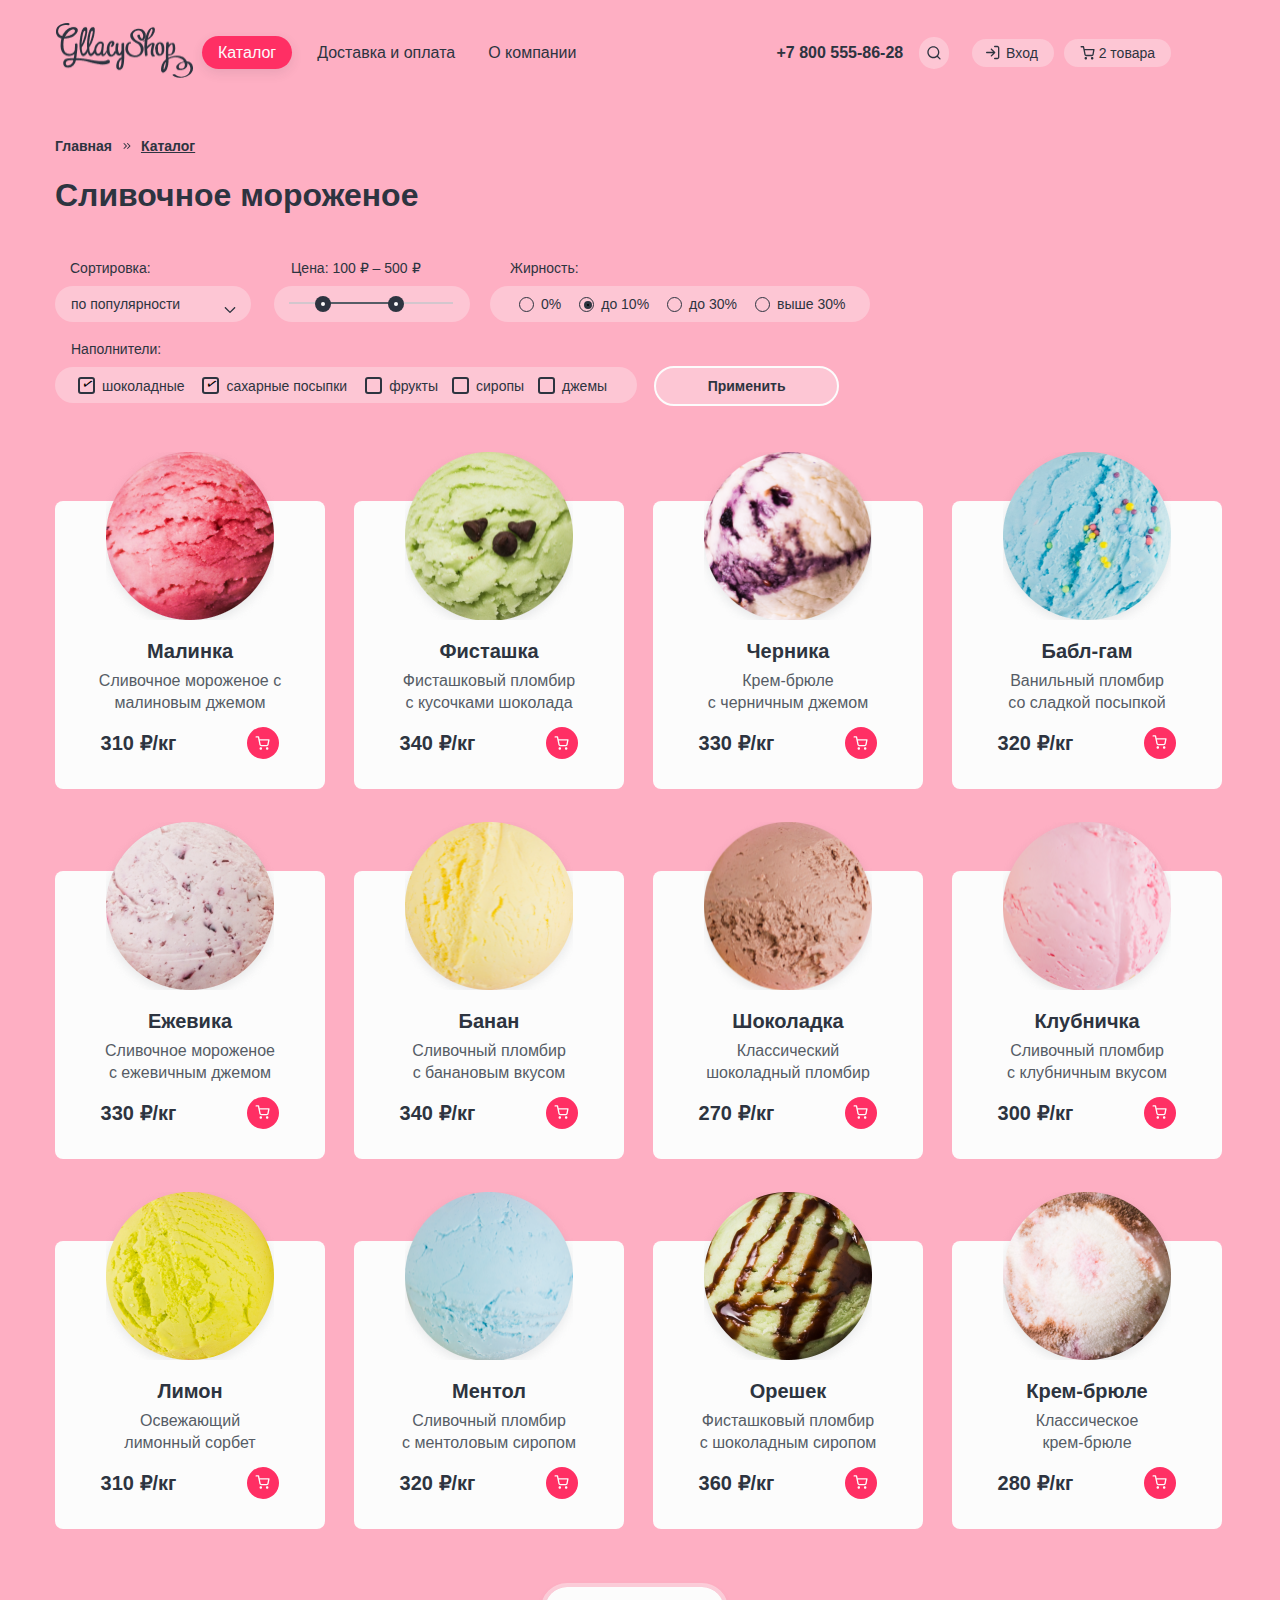
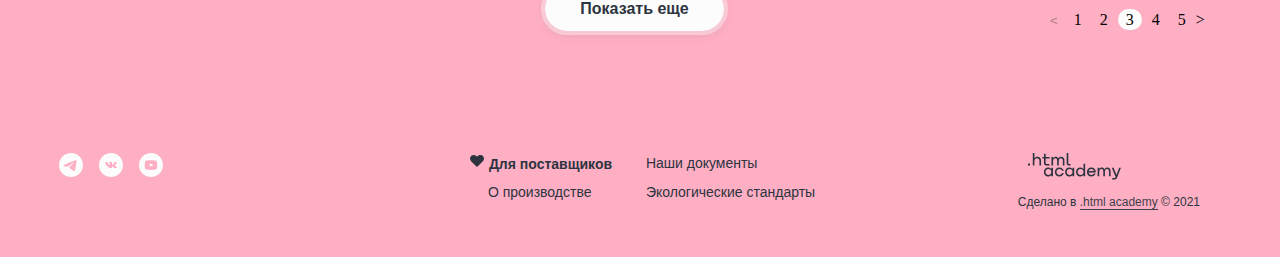
==== commit cf85b6ca: "Merge pull request #4 from arthurmillertv/master" ====
--- a/catalog.html
+++ b/catalog.html
@@ -3,7 +3,7 @@
 
   <head>
     <meta charset="utf-8">
-    <title>fesfesfsefesf</title>
+    <title>Магазин Глейси</title>
     <link rel="stylesheet" href="/styles/styles.css">
     <link rel="icon" type="image/x-icon" sizes="32x32" href="/images/favicone.png">
   </head>
@@ -12,17 +12,17 @@
     <header class="page-header">
       <nav class="navigation">
         <div class="left-menu">
-          <ul class="navigation-left">
+          <ul class="navigation-left-catalog">
             <li>
               <a class="navigation-logo" href="/index.html">
-                <img class="logo" src="/images/logo.png" alt="Glacy." width="137" height="55">
-              </a>
-            </li>
-            <li>
-              <button class="navigation-link-left-button-catalog navigation-link-left">
+                <img class="logo-catalog" src="/images/logo.png" alt="Glacy." width="137" height="55">
+              </a>
+            </li>
+            <li>
+              <a class="navigation-link-left-button-catalog  navigation-link-left" href="">
                 Каталог
                 <span class="visually-hidden">Каталог.</span>
-              </button>
+              </a>
               <ul class="sub-menu">
                 <li class="sub-item">
                   <a class="sub-item-top" href="#">Новинки</a>
@@ -41,21 +41,21 @@
               </a>
             </li>
             <li>
-              <a class="navigation-link-left" href="#">
+              <a class="navigation-link-left-left" href="#">
                 О компании
               </a>
             </li>
           </ul>
         </div>
         <div class="right-menu">
-          <ul class="navigation-right">
+          <ul class="navigation-right-catalog">
             <li>
               <a class="contact-phone" href="tel:+78005558628">
                 +7 800 555-86-28
               </a>
             </li>
             <li>
-              <a class="navigation-link-right" href="#">
+              <a class="navigation-link-right-search" href="#">
                 <svg class="search-icon" width="14" height="14" viewBox="0 0 14 14" fill="none"
                   xmlns="http://www.w3.org/2000/svg">
                   <path fill-rule="evenodd" clip-rule="evenodd"
@@ -186,253 +186,357 @@
                   d="M1.35355.146447c-.19526-.1952625-.511841-.1952625-.707103 0-.195263.195262-.195263.511844 0 .707106L2.79289 3 .646447 5.14645c-.195263.19526-.195263.51184 0 .7071.195262.19527.511843.19527.707103 0l2.5-2.5c.19527-.19526.19527-.51184 0-.7071l-2.5-2.500003Zm3.49997 0c-.19526-.1952625-.51184-.1952625-.7071 0-.19527.195262-.19527.511844 0 .707106L6.29286 3 4.14642 5.14645c-.19527.19526-.19527.51184 0 .7071.19526.19527.51184.19527.7071 0l2.5-2.5c.19526-.19526.19526-.51184 0-.7071l-2.5-2.500003Z"
                   fill="#2D3440" />
               </svg>
-              <a class="bread-link-active" href="#">Каталог</a>
+              <a class="bread-link-active">Каталог</a>
             </div>
             <h2 class="bread-title">Сливочное мороженое</h2>
           </div>
         </section>
+        <section class="filter">
+          <form class="fat-info" action="https://echo.htmlacademy.ru" method="post">
+            <div class="select-wrap">
+              <label for="sort_by_select" class="filter_label">
+                Сортировка:
+              </label>
+              <select class="sort_by_select" id="sort_by_select" name="sort">
+                <option value="popular">по популярности</option>
+                <option value="cheapest">по дешевле</option>
+                <option value="expensive">по дороже</option>
+              </select>
+              <svg class="arrow-select" width="12" height="6" viewBox="0 0 12 6" fill="none"
+                xmlns="http://www.w3.org/2000/svg">
+                <path fill-rule="evenodd" clip-rule="evenodd"
+                  d="M1.80812.195262c-.26035-.2603494-.68246-.2603494-.942814 0-.260349.26035-.260349.68246 0 .942808L5.52565 5.79842c.00206.00211.00414.00422.00624.00632.1307.13069.30215.19578.47345.19526.16996-.0005.33977-.06559.46944-.19526.00209-.00209.00416-.00418.00621-.00629l4.66041-4.66038c.2603-.260348.2603-.682458 0-.942808-.2604-.2603494-.6825-.2603494-.9428 0L6.00334 4.39048 1.80812.195262Z"
+                  fill="#2D3440" />
+              </svg>
+            </div>
+            <div class="select-wrap">
+              <span class="range-title">
+                Цена: 100 ₽ – 500 ₽
+              </span>
+              <div class="range">
+                <div class="range-scale">
+                  <div class="range-bar" style="left: 34px; width: 75px">
+                    <button type="button" class="range-toggle toggle-min">
+                      <span class="visually-hidden">Изменить минимальную цену.</span>
+                    </button>
+                    <button type="button" class="range-toggle toggle-max">
+                      <span class="visually-hidden">Изменить максимальную цену.</span>
+                    </button>
+                  </div>
+                </div>
+              </div>
+            </div>
+            <fieldset class="fat-wrap">
+              <legend class="fat-title">Жирность:</legend>
+              <div class="fat-wrapper">
+                <div>
+                  <input type="radio" id="0" name="number" value="zero" class="radio-custom">
+                  <label for="0" class="radio-custom-label">0%</label>
+                </div>
+                <div>
+                  <input type="radio" id="10" name="number" value="ten" class="radio-custom" checked>
+                  <label for="10" class="radio-custom-label">до 10% </label>
+                </div>
+                <div>
+                  <input type="radio" id="30" name="number" value="thirtylow" class="radio-custom" />
+                  <label for="30" class="radio-custom-label">до 30%</label>
+                </div>
+                <div>
+                  <input type="radio" id="30+" name="number" value="thirtyhigh" class="radio-custom" />
+                  <label for="30+" class="radio-custom-label">выше 30%</label>
+                </div>
+              </div>
+            </fieldset>
+            <fieldset class="inside-wrap">
+              <legend class="inside-title">Наполнители:</legend>
+              <div class="inside-wrapper">
+                <input type="checkbox" id="chocolate" name="food" value="chocolate" class="checkbox-custom" checked>
+                <label for="chocolate" class="checkbox-custom-label">шоколадные</label><br>
+
+                <input type="checkbox" id="sugar" name="food" value="sugar" class="checkbox-custom" checked>
+                <label for="sugar" class="checkbox-custom-label">сахарные посыпки</label><br>
+
+                <input type="checkbox" id="fruit" name="food" value="fruit" class="checkbox-custom" />
+                <label for="fruit" class="checkbox-custom-label">фрукты</label>
+
+                <input type="checkbox" id="syrup" name="food" value="syrup" class="checkbox-custom" />
+                <label for="syrup" class="checkbox-custom-label">сиропы</label>
+
+                <input type="checkbox" id="jam" name="food" value="jam" class="checkbox-custom" />
+                <label for="jam" class="checkbox-custom-label">джемы</label>
+
+              </div>
+            </fieldset>
+            <button class="sort-button">Применить</button>
+          </form>
+        </section>
         <section class="products">
           <div class="product-wrapper">
-            <ul class="product-cart">
-              <li class="product-cart-info">
+            <ul class="product-cart-catalog">
+              <li class="product-cart-info-catalog">
                 <img class="product-photo" src="/images/malinka.png" width="168" height="168" alt="malinka.">
-                <h4 class="cart-title">Малинка</h4>
-                <p class="cart-text">Сливочное мороженое с малиновым джемом</p>
-                <div class="product-bottom-info">
-                  <p class="product-price">310 ₽/кг</p>
-                  <button class="product-button">
-                    <svg class="product-car-logo" width="16" height="16" viewBox="0 0 16 16" fill="none"
-                      xmlns="http://www.w3.org/2000/svg">
-                      <path fill-rule="evenodd" clip-rule="evenodd"
-                        d="M1.16667 1.25C.798477 1.25.5 1.54848.5 1.91667c0 .36819.298477.66666.66667.66666h1.77127l.46743 2.33539c.00284.01795.00639.03566.01063.0531l.96738 4.83333.00012.00056c.08356.41999.31212.79729.64571 1.06579.3319.2672.74674.4098 1.17262.4033h5.62067c.4259.0065.8408-.1361 1.1727-.4033.3337-.2686.5623-.6461.6458-1.06635l.001-.00499.9271-4.86144c.0372-.19517-.0146-.39677-.1412-.54985-.1267-.15309-.315-.24171-.5137-.24171H4.61072L4.1381 1.78583C4.07574 1.47426 3.80215 1.25 3.4844 1.25H1.16667Zm4.52431 8.29444L4.87759 5.4805h8.23081l-.7756 4.06686c-.0228.11252-.0843.21354-.1737.28555-.09.07244-.2026.11092-.3181.10871v-.00013H6.19614v-.00012l-.01277.00025c-.1155.00221-.22809-.03627-.31807-.10871-.08999-.07243-.15162-.17421-.17413-.28751l-.00019-.00096ZM4.55739 13.5054c0-.6879.55771-1.2457 1.24568-1.2457.68798 0 1.24569.5578 1.24569 1.2457 0 .688-.55771 1.2457-1.24569 1.2457-.68797 0-1.24568-.5577-1.24568-1.2457Zm6.37331 0c0-.6879.5577-1.2457 1.2457-1.2457.688 0 1.2457.5578 1.2457 1.2457 0 .688-.5577 1.2457-1.2457 1.2457-.688 0-1.2457-.5577-1.2457-1.2457Z"
-                        fill="#FCFCFC" />
-                    </svg>
-                  </button>
-                </div>
-              </li>
-              <li class="product-cart-info">
+                <div class="item-wrapper ">
+                  <h4 class="cart-title">Малинка</h4>
+                  <p class="cart-text">Сливочное мороженое с малиновым джемом</p>
+                  <div class="product-bottom-info">
+                    <p class="product-price">310 ₽/кг</p>
+                    <button class="product-button">
+                      <svg class="product-car-logo" width="16" height="16" viewBox="0 0 16 16" fill="none"
+                        xmlns="http://www.w3.org/2000/svg">
+                        <path fill-rule="evenodd" clip-rule="evenodd"
+                          d="M1.16667 1.25C.798477 1.25.5 1.54848.5 1.91667c0 .36819.298477.66666.66667.66666h1.77127l.46743 2.33539c.00284.01795.00639.03566.01063.0531l.96738 4.83333.00012.00056c.08356.41999.31212.79729.64571 1.06579.3319.2672.74674.4098 1.17262.4033h5.62067c.4259.0065.8408-.1361 1.1727-.4033.3337-.2686.5623-.6461.6458-1.06635l.001-.00499.9271-4.86144c.0372-.19517-.0146-.39677-.1412-.54985-.1267-.15309-.315-.24171-.5137-.24171H4.61072L4.1381 1.78583C4.07574 1.47426 3.80215 1.25 3.4844 1.25H1.16667Zm4.52431 8.29444L4.87759 5.4805h8.23081l-.7756 4.06686c-.0228.11252-.0843.21354-.1737.28555-.09.07244-.2026.11092-.3181.10871v-.00013H6.19614v-.00012l-.01277.00025c-.1155.00221-.22809-.03627-.31807-.10871-.08999-.07243-.15162-.17421-.17413-.28751l-.00019-.00096ZM4.55739 13.5054c0-.6879.55771-1.2457 1.24568-1.2457.68798 0 1.24569.5578 1.24569 1.2457 0 .688-.55771 1.2457-1.24569 1.2457-.68797 0-1.24568-.5577-1.24568-1.2457Zm6.37331 0c0-.6879.5577-1.2457 1.2457-1.2457.688 0 1.2457.5578 1.2457 1.2457 0 .688-.5577 1.2457-1.2457 1.2457-.688 0-1.2457-.5577-1.2457-1.2457Z"
+                          fill="#FCFCFC" />
+                      </svg>
+                    </button>
+                  </div>
+                </div>
+              </li>
+              <li class="product-cart-info-catalog">
                 <img class="product-photo" src="/images/fistashka.png" width="168" height="168" alt="fistashka.">
-                <h4 class="cart-title">Фисташка</h4>
-                <p class="cart-text">Фисташковый пломбир<br> с кусочками шоколада</p>
-                <div class="product-bottom-info">
-                  <p class="product-price">340 ₽/кг</p>
-                  <button class="product-button">
-                    <svg class="product-car-logo" width="16" height="16" viewBox="0 0 16 16" fill="none"
-                      xmlns="http://www.w3.org/2000/svg">
-                      <path fill-rule="evenodd" clip-rule="evenodd"
-                        d="M1.16667 1.25C.798477 1.25.5 1.54848.5 1.91667c0 .36819.298477.66666.66667.66666h1.77127l.46743 2.33539c.00284.01795.00639.03566.01063.0531l.96738 4.83333.00012.00056c.08356.41999.31212.79729.64571 1.06579.3319.2672.74674.4098 1.17262.4033h5.62067c.4259.0065.8408-.1361 1.1727-.4033.3337-.2686.5623-.6461.6458-1.06635l.001-.00499.9271-4.86144c.0372-.19517-.0146-.39677-.1412-.54985-.1267-.15309-.315-.24171-.5137-.24171H4.61072L4.1381 1.78583C4.07574 1.47426 3.80215 1.25 3.4844 1.25H1.16667Zm4.52431 8.29444L4.87759 5.4805h8.23081l-.7756 4.06686c-.0228.11252-.0843.21354-.1737.28555-.09.07244-.2026.11092-.3181.10871v-.00013H6.19614v-.00012l-.01277.00025c-.1155.00221-.22809-.03627-.31807-.10871-.08999-.07243-.15162-.17421-.17413-.28751l-.00019-.00096ZM4.55739 13.5054c0-.6879.55771-1.2457 1.24568-1.2457.68798 0 1.24569.5578 1.24569 1.2457 0 .688-.55771 1.2457-1.24569 1.2457-.68797 0-1.24568-.5577-1.24568-1.2457Zm6.37331 0c0-.6879.5577-1.2457 1.2457-1.2457.688 0 1.2457.5578 1.2457 1.2457 0 .688-.5577 1.2457-1.2457 1.2457-.688 0-1.2457-.5577-1.2457-1.2457Z"
-                        fill="#FCFCFC" />
-                    </svg>
-                  </button>
-                </div>
-              </li>
-              <li class="product-cart-info">
+                <div class="item-wrapper ">
+                  <h4 class="cart-title">Фисташка</h4>
+                  <p class="cart-text">Фисташковый пломбир<br> с кусочками шоколада</p>
+                  <div class="product-bottom-info">
+                    <p class="product-price">340 ₽/кг</p>
+                    <button class="product-button">
+                      <svg class="product-car-logo" width="16" height="16" viewBox="0 0 16 16" fill="none"
+                        xmlns="http://www.w3.org/2000/svg">
+                        <path fill-rule="evenodd" clip-rule="evenodd"
+                          d="M1.16667 1.25C.798477 1.25.5 1.54848.5 1.91667c0 .36819.298477.66666.66667.66666h1.77127l.46743 2.33539c.00284.01795.00639.03566.01063.0531l.96738 4.83333.00012.00056c.08356.41999.31212.79729.64571 1.06579.3319.2672.74674.4098 1.17262.4033h5.62067c.4259.0065.8408-.1361 1.1727-.4033.3337-.2686.5623-.6461.6458-1.06635l.001-.00499.9271-4.86144c.0372-.19517-.0146-.39677-.1412-.54985-.1267-.15309-.315-.24171-.5137-.24171H4.61072L4.1381 1.78583C4.07574 1.47426 3.80215 1.25 3.4844 1.25H1.16667Zm4.52431 8.29444L4.87759 5.4805h8.23081l-.7756 4.06686c-.0228.11252-.0843.21354-.1737.28555-.09.07244-.2026.11092-.3181.10871v-.00013H6.19614v-.00012l-.01277.00025c-.1155.00221-.22809-.03627-.31807-.10871-.08999-.07243-.15162-.17421-.17413-.28751l-.00019-.00096ZM4.55739 13.5054c0-.6879.55771-1.2457 1.24568-1.2457.68798 0 1.24569.5578 1.24569 1.2457 0 .688-.55771 1.2457-1.24569 1.2457-.68797 0-1.24568-.5577-1.24568-1.2457Zm6.37331 0c0-.6879.5577-1.2457 1.2457-1.2457.688 0 1.2457.5578 1.2457 1.2457 0 .688-.5577 1.2457-1.2457 1.2457-.688 0-1.2457-.5577-1.2457-1.2457Z"
+                          fill="#FCFCFC" />
+                      </svg>
+                    </button>
+                  </div>
+                </div>
+              </li>
+              <li class="product-cart-info-catalog">
                 <img class="product-photo" src="/images/chernika.png" width="168" height="168" alt="chernika.">
-                <h4 class="cart-title">Черника</h4>
-                <p class="cart-text">Крем-брюле<br>
-                  с черничным джемом</p>
-                <div class="product-bottom-info">
-                  <p class="product-price">330 ₽/кг</p>
-                  <button class="product-button">
-                    <svg class="product-car-logo" width="16" height="16" viewBox="0 0 16 16" fill="none"
-                      xmlns="http://www.w3.org/2000/svg">
-                      <path fill-rule="evenodd" clip-rule="evenodd"
-                        d="M1.16667 1.25C.798477 1.25.5 1.54848.5 1.91667c0 .36819.298477.66666.66667.66666h1.77127l.46743 2.33539c.00284.01795.00639.03566.01063.0531l.96738 4.83333.00012.00056c.08356.41999.31212.79729.64571 1.06579.3319.2672.74674.4098 1.17262.4033h5.62067c.4259.0065.8408-.1361 1.1727-.4033.3337-.2686.5623-.6461.6458-1.06635l.001-.00499.9271-4.86144c.0372-.19517-.0146-.39677-.1412-.54985-.1267-.15309-.315-.24171-.5137-.24171H4.61072L4.1381 1.78583C4.07574 1.47426 3.80215 1.25 3.4844 1.25H1.16667Zm4.52431 8.29444L4.87759 5.4805h8.23081l-.7756 4.06686c-.0228.11252-.0843.21354-.1737.28555-.09.07244-.2026.11092-.3181.10871v-.00013H6.19614v-.00012l-.01277.00025c-.1155.00221-.22809-.03627-.31807-.10871-.08999-.07243-.15162-.17421-.17413-.28751l-.00019-.00096ZM4.55739 13.5054c0-.6879.55771-1.2457 1.24568-1.2457.68798 0 1.24569.5578 1.24569 1.2457 0 .688-.55771 1.2457-1.24569 1.2457-.68797 0-1.24568-.5577-1.24568-1.2457Zm6.37331 0c0-.6879.5577-1.2457 1.2457-1.2457.688 0 1.2457.5578 1.2457 1.2457 0 .688-.5577 1.2457-1.2457 1.2457-.688 0-1.2457-.5577-1.2457-1.2457Z"
-                        fill="#FCFCFC" />
-                    </svg>
-                  </button>
-                </div>
-              </li>
-              <li class="product-cart-info">
+                <div class="item-wrapper ">
+                  <h4 class="cart-title">Черника</h4>
+                  <p class="cart-text">Крем-брюле<br>
+                    с черничным джемом</p>
+                  <div class="product-bottom-info">
+                    <p class="product-price">330 ₽/кг</p>
+                    <button class="product-button">
+                      <svg class="product-car-logo" width="16" height="16" viewBox="0 0 16 16" fill="none"
+                        xmlns="http://www.w3.org/2000/svg">
+                        <path fill-rule="evenodd" clip-rule="evenodd"
+                          d="M1.16667 1.25C.798477 1.25.5 1.54848.5 1.91667c0 .36819.298477.66666.66667.66666h1.77127l.46743 2.33539c.00284.01795.00639.03566.01063.0531l.96738 4.83333.00012.00056c.08356.41999.31212.79729.64571 1.06579.3319.2672.74674.4098 1.17262.4033h5.62067c.4259.0065.8408-.1361 1.1727-.4033.3337-.2686.5623-.6461.6458-1.06635l.001-.00499.9271-4.86144c.0372-.19517-.0146-.39677-.1412-.54985-.1267-.15309-.315-.24171-.5137-.24171H4.61072L4.1381 1.78583C4.07574 1.47426 3.80215 1.25 3.4844 1.25H1.16667Zm4.52431 8.29444L4.87759 5.4805h8.23081l-.7756 4.06686c-.0228.11252-.0843.21354-.1737.28555-.09.07244-.2026.11092-.3181.10871v-.00013H6.19614v-.00012l-.01277.00025c-.1155.00221-.22809-.03627-.31807-.10871-.08999-.07243-.15162-.17421-.17413-.28751l-.00019-.00096ZM4.55739 13.5054c0-.6879.55771-1.2457 1.24568-1.2457.68798 0 1.24569.5578 1.24569 1.2457 0 .688-.55771 1.2457-1.24569 1.2457-.68797 0-1.24568-.5577-1.24568-1.2457Zm6.37331 0c0-.6879.5577-1.2457 1.2457-1.2457.688 0 1.2457.5578 1.2457 1.2457 0 .688-.5577 1.2457-1.2457 1.2457-.688 0-1.2457-.5577-1.2457-1.2457Z"
+                          fill="#FCFCFC" />
+                      </svg>
+                    </button>
+                  </div>
+                </div>
+              </li>
+              <li class="product-cart-info-catalog">
                 <img class="product-photo" src="/images/bublegum.png" width="168" height="168" alt="bublegum.">
-                <h4 class="cart-title">Бабл-гам</h4>
-                <p class="cart-text">Ванильный пломбир<br>
-                  со сладкой посыпкой</p>
-                <div class="product-bottom-info">
-                  <p class="product-price">320 ₽/кг</p>
-                  <button class="product-button">
-                    <svg class="product-cart-logo" width="16" height="16" viewBox="0 0 16 16" fill="none"
-                      xmlns="http://www.w3.org/2000/svg">
-                      <path fill-rule="evenodd" clip-rule="evenodd"
-                        d="M1.16667 1.25C.798477 1.25.5 1.54848.5 1.91667c0 .36819.298477.66666.66667.66666h1.77127l.46743 2.33539c.00284.01795.00639.03566.01063.0531l.96738 4.83333.00012.00056c.08356.41999.31212.79729.64571 1.06579.3319.2672.74674.4098 1.17262.4033h5.62067c.4259.0065.8408-.1361 1.1727-.4033.3337-.2686.5623-.6461.6458-1.06635l.001-.00499.9271-4.86144c.0372-.19517-.0146-.39677-.1412-.54985-.1267-.15309-.315-.24171-.5137-.24171H4.61072L4.1381 1.78583C4.07574 1.47426 3.80215 1.25 3.4844 1.25H1.16667Zm4.52431 8.29444L4.87759 5.4805h8.23081l-.7756 4.06686c-.0228.11252-.0843.21354-.1737.28555-.09.07244-.2026.11092-.3181.10871v-.00013H6.19614v-.00012l-.01277.00025c-.1155.00221-.22809-.03627-.31807-.10871-.08999-.07243-.15162-.17421-.17413-.28751l-.00019-.00096ZM4.55739 13.5054c0-.6879.55771-1.2457 1.24568-1.2457.68798 0 1.24569.5578 1.24569 1.2457 0 .688-.55771 1.2457-1.24569 1.2457-.68797 0-1.24568-.5577-1.24568-1.2457Zm6.37331 0c0-.6879.5577-1.2457 1.2457-1.2457.688 0 1.2457.5578 1.2457 1.2457 0 .688-.5577 1.2457-1.2457 1.2457-.688 0-1.2457-.5577-1.2457-1.2457Z"
-                        fill="#FCFCFC" />
-                    </svg>
-                  </button>
-                </div>
-              </li>
-              <li class="product-cart-info">
+                <div class="item-wrapper ">
+                  <h4 class="cart-title">Бабл-гам</h4>
+                  <p class="cart-text">Ванильный пломбир<br>
+                    со сладкой посыпкой</p>
+                  <div class="product-bottom-info">
+                    <p class="product-price">320 ₽/кг</p>
+                    <button class="product-button">
+                      <svg class="product-cart-logo" width="16" height="16" viewBox="0 0 16 16" fill="none"
+                        xmlns="http://www.w3.org/2000/svg">
+                        <path fill-rule="evenodd" clip-rule="evenodd"
+                          d="M1.16667 1.25C.798477 1.25.5 1.54848.5 1.91667c0 .36819.298477.66666.66667.66666h1.77127l.46743 2.33539c.00284.01795.00639.03566.01063.0531l.96738 4.83333.00012.00056c.08356.41999.31212.79729.64571 1.06579.3319.2672.74674.4098 1.17262.4033h5.62067c.4259.0065.8408-.1361 1.1727-.4033.3337-.2686.5623-.6461.6458-1.06635l.001-.00499.9271-4.86144c.0372-.19517-.0146-.39677-.1412-.54985-.1267-.15309-.315-.24171-.5137-.24171H4.61072L4.1381 1.78583C4.07574 1.47426 3.80215 1.25 3.4844 1.25H1.16667Zm4.52431 8.29444L4.87759 5.4805h8.23081l-.7756 4.06686c-.0228.11252-.0843.21354-.1737.28555-.09.07244-.2026.11092-.3181.10871v-.00013H6.19614v-.00012l-.01277.00025c-.1155.00221-.22809-.03627-.31807-.10871-.08999-.07243-.15162-.17421-.17413-.28751l-.00019-.00096ZM4.55739 13.5054c0-.6879.55771-1.2457 1.24568-1.2457.68798 0 1.24569.5578 1.24569 1.2457 0 .688-.55771 1.2457-1.24569 1.2457-.68797 0-1.24568-.5577-1.24568-1.2457Zm6.37331 0c0-.6879.5577-1.2457 1.2457-1.2457.688 0 1.2457.5578 1.2457 1.2457 0 .688-.5577 1.2457-1.2457 1.2457-.688 0-1.2457-.5577-1.2457-1.2457Z"
+                          fill="#FCFCFC" />
+                      </svg>
+                    </button>
+                  </div>
+                </div>
+              </li>
+              <li class="product-cart-info-catalog">
                 <img class="product-photo" src="/images/ezevika.png" width="168" height="168" alt="bublegum.">
-                <h4 class="cart-title">Ежевика</h4>
-                <p class="cart-text">Сливочное мороженое<br> с ежевичным джемом</p>
-                <div class="product-bottom-info">
-                  <p class="product-price">330 ₽/кг</p>
-                  <button class="product-button">
-                    <svg class="product-cart-logo" width="16" height="16" viewBox="0 0 16 16" fill="none"
-                      xmlns="http://www.w3.org/2000/svg">
-                      <path fill-rule="evenodd" clip-rule="evenodd"
-                        d="M1.16667 1.25C.798477 1.25.5 1.54848.5 1.91667c0 .36819.298477.66666.66667.66666h1.77127l.46743 2.33539c.00284.01795.00639.03566.01063.0531l.96738 4.83333.00012.00056c.08356.41999.31212.79729.64571 1.06579.3319.2672.74674.4098 1.17262.4033h5.62067c.4259.0065.8408-.1361 1.1727-.4033.3337-.2686.5623-.6461.6458-1.06635l.001-.00499.9271-4.86144c.0372-.19517-.0146-.39677-.1412-.54985-.1267-.15309-.315-.24171-.5137-.24171H4.61072L4.1381 1.78583C4.07574 1.47426 3.80215 1.25 3.4844 1.25H1.16667Zm4.52431 8.29444L4.87759 5.4805h8.23081l-.7756 4.06686c-.0228.11252-.0843.21354-.1737.28555-.09.07244-.2026.11092-.3181.10871v-.00013H6.19614v-.00012l-.01277.00025c-.1155.00221-.22809-.03627-.31807-.10871-.08999-.07243-.15162-.17421-.17413-.28751l-.00019-.00096ZM4.55739 13.5054c0-.6879.55771-1.2457 1.24568-1.2457.68798 0 1.24569.5578 1.24569 1.2457 0 .688-.55771 1.2457-1.24569 1.2457-.68797 0-1.24568-.5577-1.24568-1.2457Zm6.37331 0c0-.6879.5577-1.2457 1.2457-1.2457.688 0 1.2457.5578 1.2457 1.2457 0 .688-.5577 1.2457-1.2457 1.2457-.688 0-1.2457-.5577-1.2457-1.2457Z"
-                        fill="#FCFCFC" />
-                    </svg>
-                  </button>
-                </div>
-              </li>
-              <li class="product-cart-info">
+                <div class="item-wrapper ">
+                  <h4 class="cart-title">Ежевика</h4>
+                  <p class="cart-text">Сливочное мороженое<br> с ежевичным джемом</p>
+                  <div class="product-bottom-info">
+                    <p class="product-price">330 ₽/кг</p>
+                    <button class="product-button">
+                      <svg class="product-cart-logo" width="16" height="16" viewBox="0 0 16 16" fill="none"
+                        xmlns="http://www.w3.org/2000/svg">
+                        <path fill-rule="evenodd" clip-rule="evenodd"
+                          d="M1.16667 1.25C.798477 1.25.5 1.54848.5 1.91667c0 .36819.298477.66666.66667.66666h1.77127l.46743 2.33539c.00284.01795.00639.03566.01063.0531l.96738 4.83333.00012.00056c.08356.41999.31212.79729.64571 1.06579.3319.2672.74674.4098 1.17262.4033h5.62067c.4259.0065.8408-.1361 1.1727-.4033.3337-.2686.5623-.6461.6458-1.06635l.001-.00499.9271-4.86144c.0372-.19517-.0146-.39677-.1412-.54985-.1267-.15309-.315-.24171-.5137-.24171H4.61072L4.1381 1.78583C4.07574 1.47426 3.80215 1.25 3.4844 1.25H1.16667Zm4.52431 8.29444L4.87759 5.4805h8.23081l-.7756 4.06686c-.0228.11252-.0843.21354-.1737.28555-.09.07244-.2026.11092-.3181.10871v-.00013H6.19614v-.00012l-.01277.00025c-.1155.00221-.22809-.03627-.31807-.10871-.08999-.07243-.15162-.17421-.17413-.28751l-.00019-.00096ZM4.55739 13.5054c0-.6879.55771-1.2457 1.24568-1.2457.68798 0 1.24569.5578 1.24569 1.2457 0 .688-.55771 1.2457-1.24569 1.2457-.68797 0-1.24568-.5577-1.24568-1.2457Zm6.37331 0c0-.6879.5577-1.2457 1.2457-1.2457.688 0 1.2457.5578 1.2457 1.2457 0 .688-.5577 1.2457-1.2457 1.2457-.688 0-1.2457-.5577-1.2457-1.2457Z"
+                          fill="#FCFCFC" />
+                      </svg>
+                    </button>
+                  </div>
+                </div>
+              </li>
+              <li class="product-cart-info-catalog">
                 <img class="product-photo" src="/images/banane.png" width="168" height="168" alt="bublegum.">
-                <h4 class="cart-title">Банан</h4>
-                <p class="cart-text">Сливочный пломбир<br>
-                  с банановым вкусом</p>
-                <div class="product-bottom-info">
-                  <p class="product-price">340 ₽/кг</p>
-                  <button class="product-button">
-                    <svg class="product-cart-logo" width="16" height="16" viewBox="0 0 16 16" fill="none"
-                      xmlns="http://www.w3.org/2000/svg">
-                      <path fill-rule="evenodd" clip-rule="evenodd"
-                        d="M1.16667 1.25C.798477 1.25.5 1.54848.5 1.91667c0 .36819.298477.66666.66667.66666h1.77127l.46743 2.33539c.00284.01795.00639.03566.01063.0531l.96738 4.83333.00012.00056c.08356.41999.31212.79729.64571 1.06579.3319.2672.74674.4098 1.17262.4033h5.62067c.4259.0065.8408-.1361 1.1727-.4033.3337-.2686.5623-.6461.6458-1.06635l.001-.00499.9271-4.86144c.0372-.19517-.0146-.39677-.1412-.54985-.1267-.15309-.315-.24171-.5137-.24171H4.61072L4.1381 1.78583C4.07574 1.47426 3.80215 1.25 3.4844 1.25H1.16667Zm4.52431 8.29444L4.87759 5.4805h8.23081l-.7756 4.06686c-.0228.11252-.0843.21354-.1737.28555-.09.07244-.2026.11092-.3181.10871v-.00013H6.19614v-.00012l-.01277.00025c-.1155.00221-.22809-.03627-.31807-.10871-.08999-.07243-.15162-.17421-.17413-.28751l-.00019-.00096ZM4.55739 13.5054c0-.6879.55771-1.2457 1.24568-1.2457.68798 0 1.24569.5578 1.24569 1.2457 0 .688-.55771 1.2457-1.24569 1.2457-.68797 0-1.24568-.5577-1.24568-1.2457Zm6.37331 0c0-.6879.5577-1.2457 1.2457-1.2457.688 0 1.2457.5578 1.2457 1.2457 0 .688-.5577 1.2457-1.2457 1.2457-.688 0-1.2457-.5577-1.2457-1.2457Z"
-                        fill="#FCFCFC" />
-                    </svg>
-                  </button>
-                </div>
-              </li>
-              <li class="product-cart-info">
+                <div class="item-wrapper ">
+                  <h4 class="cart-title">Банан</h4>
+                  <p class="cart-text">Сливочный пломбир<br>
+                    с банановым вкусом</p>
+                  <div class="product-bottom-info">
+                    <p class="product-price">340 ₽/кг</p>
+                    <button class="product-button">
+                      <svg class="product-cart-logo" width="16" height="16" viewBox="0 0 16 16" fill="none"
+                        xmlns="http://www.w3.org/2000/svg">
+                        <path fill-rule="evenodd" clip-rule="evenodd"
+                          d="M1.16667 1.25C.798477 1.25.5 1.54848.5 1.91667c0 .36819.298477.66666.66667.66666h1.77127l.46743 2.33539c.00284.01795.00639.03566.01063.0531l.96738 4.83333.00012.00056c.08356.41999.31212.79729.64571 1.06579.3319.2672.74674.4098 1.17262.4033h5.62067c.4259.0065.8408-.1361 1.1727-.4033.3337-.2686.5623-.6461.6458-1.06635l.001-.00499.9271-4.86144c.0372-.19517-.0146-.39677-.1412-.54985-.1267-.15309-.315-.24171-.5137-.24171H4.61072L4.1381 1.78583C4.07574 1.47426 3.80215 1.25 3.4844 1.25H1.16667Zm4.52431 8.29444L4.87759 5.4805h8.23081l-.7756 4.06686c-.0228.11252-.0843.21354-.1737.28555-.09.07244-.2026.11092-.3181.10871v-.00013H6.19614v-.00012l-.01277.00025c-.1155.00221-.22809-.03627-.31807-.10871-.08999-.07243-.15162-.17421-.17413-.28751l-.00019-.00096ZM4.55739 13.5054c0-.6879.55771-1.2457 1.24568-1.2457.68798 0 1.24569.5578 1.24569 1.2457 0 .688-.55771 1.2457-1.24569 1.2457-.68797 0-1.24568-.5577-1.24568-1.2457Zm6.37331 0c0-.6879.5577-1.2457 1.2457-1.2457.688 0 1.2457.5578 1.2457 1.2457 0 .688-.5577 1.2457-1.2457 1.2457-.688 0-1.2457-.5577-1.2457-1.2457Z"
+                          fill="#FCFCFC" />
+                      </svg>
+                    </button>
+                  </div>
+                </div>
+              </li>
+              <li class="product-cart-info-catalog">
                 <img class="product-photo" src="/images/chocolate.png" width="168" height="168" alt="bublegum.">
-                <h4 class="cart-title">Шоколадка</h4>
-                <p class="cart-text">Классический<br> шоколадный пломбир</p>
-                <div class="product-bottom-info">
-                  <p class="product-price">270 ₽/кг</p>
-                  <button class="product-button">
-                    <svg class="product-cart-logo" width="16" height="16" viewBox="0 0 16 16" fill="none"
-                      xmlns="http://www.w3.org/2000/svg">
-                      <path fill-rule="evenodd" clip-rule="evenodd"
-                        d="M1.16667 1.25C.798477 1.25.5 1.54848.5 1.91667c0 .36819.298477.66666.66667.66666h1.77127l.46743 2.33539c.00284.01795.00639.03566.01063.0531l.96738 4.83333.00012.00056c.08356.41999.31212.79729.64571 1.06579.3319.2672.74674.4098 1.17262.4033h5.62067c.4259.0065.8408-.1361 1.1727-.4033.3337-.2686.5623-.6461.6458-1.06635l.001-.00499.9271-4.86144c.0372-.19517-.0146-.39677-.1412-.54985-.1267-.15309-.315-.24171-.5137-.24171H4.61072L4.1381 1.78583C4.07574 1.47426 3.80215 1.25 3.4844 1.25H1.16667Zm4.52431 8.29444L4.87759 5.4805h8.23081l-.7756 4.06686c-.0228.11252-.0843.21354-.1737.28555-.09.07244-.2026.11092-.3181.10871v-.00013H6.19614v-.00012l-.01277.00025c-.1155.00221-.22809-.03627-.31807-.10871-.08999-.07243-.15162-.17421-.17413-.28751l-.00019-.00096ZM4.55739 13.5054c0-.6879.55771-1.2457 1.24568-1.2457.68798 0 1.24569.5578 1.24569 1.2457 0 .688-.55771 1.2457-1.24569 1.2457-.68797 0-1.24568-.5577-1.24568-1.2457Zm6.37331 0c0-.6879.5577-1.2457 1.2457-1.2457.688 0 1.2457.5578 1.2457 1.2457 0 .688-.5577 1.2457-1.2457 1.2457-.688 0-1.2457-.5577-1.2457-1.2457Z"
-                        fill="#FCFCFC" />
-                    </svg>
-                  </button>
-                </div>
-              </li>
-              <li class="product-cart-info">
+                <div class="item-wrapper ">
+                  <h4 class="cart-title">Шоколадка</h4>
+                  <p class="cart-text">Классический<br> шоколадный пломбир</p>
+                  <div class="product-bottom-info">
+                    <p class="product-price">270 ₽/кг</p>
+                    <button class="product-button">
+                      <svg class="product-cart-logo" width="16" height="16" viewBox="0 0 16 16" fill="none"
+                        xmlns="http://www.w3.org/2000/svg">
+                        <path fill-rule="evenodd" clip-rule="evenodd"
+                          d="M1.16667 1.25C.798477 1.25.5 1.54848.5 1.91667c0 .36819.298477.66666.66667.66666h1.77127l.46743 2.33539c.00284.01795.00639.03566.01063.0531l.96738 4.83333.00012.00056c.08356.41999.31212.79729.64571 1.06579.3319.2672.74674.4098 1.17262.4033h5.62067c.4259.0065.8408-.1361 1.1727-.4033.3337-.2686.5623-.6461.6458-1.06635l.001-.00499.9271-4.86144c.0372-.19517-.0146-.39677-.1412-.54985-.1267-.15309-.315-.24171-.5137-.24171H4.61072L4.1381 1.78583C4.07574 1.47426 3.80215 1.25 3.4844 1.25H1.16667Zm4.52431 8.29444L4.87759 5.4805h8.23081l-.7756 4.06686c-.0228.11252-.0843.21354-.1737.28555-.09.07244-.2026.11092-.3181.10871v-.00013H6.19614v-.00012l-.01277.00025c-.1155.00221-.22809-.03627-.31807-.10871-.08999-.07243-.15162-.17421-.17413-.28751l-.00019-.00096ZM4.55739 13.5054c0-.6879.55771-1.2457 1.24568-1.2457.68798 0 1.24569.5578 1.24569 1.2457 0 .688-.55771 1.2457-1.24569 1.2457-.68797 0-1.24568-.5577-1.24568-1.2457Zm6.37331 0c0-.6879.5577-1.2457 1.2457-1.2457.688 0 1.2457.5578 1.2457 1.2457 0 .688-.5577 1.2457-1.2457 1.2457-.688 0-1.2457-.5577-1.2457-1.2457Z"
+                          fill="#FCFCFC" />
+                      </svg>
+                    </button>
+                  </div>
+                </div>
+              </li>
+              <li class="product-cart-info-catalog">
                 <img class="product-photo" src="/images/strawberry.png" width="168" height="168" alt="bublegum.">
-                <h4 class="cart-title">Клубничка</h4>
-                <p class="cart-text">Сливочный пломбир<br>
-                  с клубничным вкусом</p>
-                <div class="product-bottom-info">
-                  <p class="product-price">300 ₽/кг</p>
-                  <button class="product-button">
-                    <svg class="product-cart-logo" width="16" height="16" viewBox="0 0 16 16" fill="none"
-                      xmlns="http://www.w3.org/2000/svg">
-                      <path fill-rule="evenodd" clip-rule="evenodd"
-                        d="M1.16667 1.25C.798477 1.25.5 1.54848.5 1.91667c0 .36819.298477.66666.66667.66666h1.77127l.46743 2.33539c.00284.01795.00639.03566.01063.0531l.96738 4.83333.00012.00056c.08356.41999.31212.79729.64571 1.06579.3319.2672.74674.4098 1.17262.4033h5.62067c.4259.0065.8408-.1361 1.1727-.4033.3337-.2686.5623-.6461.6458-1.06635l.001-.00499.9271-4.86144c.0372-.19517-.0146-.39677-.1412-.54985-.1267-.15309-.315-.24171-.5137-.24171H4.61072L4.1381 1.78583C4.07574 1.47426 3.80215 1.25 3.4844 1.25H1.16667Zm4.52431 8.29444L4.87759 5.4805h8.23081l-.7756 4.06686c-.0228.11252-.0843.21354-.1737.28555-.09.07244-.2026.11092-.3181.10871v-.00013H6.19614v-.00012l-.01277.00025c-.1155.00221-.22809-.03627-.31807-.10871-.08999-.07243-.15162-.17421-.17413-.28751l-.00019-.00096ZM4.55739 13.5054c0-.6879.55771-1.2457 1.24568-1.2457.68798 0 1.24569.5578 1.24569 1.2457 0 .688-.55771 1.2457-1.24569 1.2457-.68797 0-1.24568-.5577-1.24568-1.2457Zm6.37331 0c0-.6879.5577-1.2457 1.2457-1.2457.688 0 1.2457.5578 1.2457 1.2457 0 .688-.5577 1.2457-1.2457 1.2457-.688 0-1.2457-.5577-1.2457-1.2457Z"
-                        fill="#FCFCFC" />
-                    </svg>
-                  </button>
-                </div>
-              </li>
-              <li class="product-cart-info">
+                <div class="item-wrapper ">
+                  <h4 class="cart-title">Клубничка</h4>
+                  <p class="cart-text">Сливочный пломбир<br>
+                    с клубничным вкусом</p>
+                  <div class="product-bottom-info">
+                    <p class="product-price">300 ₽/кг</p>
+                    <button class="product-button">
+                      <svg class="product-cart-logo" width="16" height="16" viewBox="0 0 16 16" fill="none"
+                        xmlns="http://www.w3.org/2000/svg">
+                        <path fill-rule="evenodd" clip-rule="evenodd"
+                          d="M1.16667 1.25C.798477 1.25.5 1.54848.5 1.91667c0 .36819.298477.66666.66667.66666h1.77127l.46743 2.33539c.00284.01795.00639.03566.01063.0531l.96738 4.83333.00012.00056c.08356.41999.31212.79729.64571 1.06579.3319.2672.74674.4098 1.17262.4033h5.62067c.4259.0065.8408-.1361 1.1727-.4033.3337-.2686.5623-.6461.6458-1.06635l.001-.00499.9271-4.86144c.0372-.19517-.0146-.39677-.1412-.54985-.1267-.15309-.315-.24171-.5137-.24171H4.61072L4.1381 1.78583C4.07574 1.47426 3.80215 1.25 3.4844 1.25H1.16667Zm4.52431 8.29444L4.87759 5.4805h8.23081l-.7756 4.06686c-.0228.11252-.0843.21354-.1737.28555-.09.07244-.2026.11092-.3181.10871v-.00013H6.19614v-.00012l-.01277.00025c-.1155.00221-.22809-.03627-.31807-.10871-.08999-.07243-.15162-.17421-.17413-.28751l-.00019-.00096ZM4.55739 13.5054c0-.6879.55771-1.2457 1.24568-1.2457.68798 0 1.24569.5578 1.24569 1.2457 0 .688-.55771 1.2457-1.24569 1.2457-.68797 0-1.24568-.5577-1.24568-1.2457Zm6.37331 0c0-.6879.5577-1.2457 1.2457-1.2457.688 0 1.2457.5578 1.2457 1.2457 0 .688-.5577 1.2457-1.2457 1.2457-.688 0-1.2457-.5577-1.2457-1.2457Z"
+                          fill="#FCFCFC" />
+                      </svg>
+                    </button>
+                  </div>
+                </div>
+              </li>
+              <li class="product-cart-info-catalog">
                 <img class="product-photo" src="/images/lemon.png" width="168" height="168" alt="bublegum.">
-                <h4 class="cart-title">Лимон</h4>
-                <p class="cart-text">Освежающий<br> лимонный сорбет</p>
-                <div class="product-bottom-info">
-                  <p class="product-price">310 ₽/кг</p>
-                  <button class="product-button">
-                    <svg class="product-cart-logo" width="16" height="16" viewBox="0 0 16 16" fill="none"
-                      xmlns="http://www.w3.org/2000/svg">
-                      <path fill-rule="evenodd" clip-rule="evenodd"
-                        d="M1.16667 1.25C.798477 1.25.5 1.54848.5 1.91667c0 .36819.298477.66666.66667.66666h1.77127l.46743 2.33539c.00284.01795.00639.03566.01063.0531l.96738 4.83333.00012.00056c.08356.41999.31212.79729.64571 1.06579.3319.2672.74674.4098 1.17262.4033h5.62067c.4259.0065.8408-.1361 1.1727-.4033.3337-.2686.5623-.6461.6458-1.06635l.001-.00499.9271-4.86144c.0372-.19517-.0146-.39677-.1412-.54985-.1267-.15309-.315-.24171-.5137-.24171H4.61072L4.1381 1.78583C4.07574 1.47426 3.80215 1.25 3.4844 1.25H1.16667Zm4.52431 8.29444L4.87759 5.4805h8.23081l-.7756 4.06686c-.0228.11252-.0843.21354-.1737.28555-.09.07244-.2026.11092-.3181.10871v-.00013H6.19614v-.00012l-.01277.00025c-.1155.00221-.22809-.03627-.31807-.10871-.08999-.07243-.15162-.17421-.17413-.28751l-.00019-.00096ZM4.55739 13.5054c0-.6879.55771-1.2457 1.24568-1.2457.68798 0 1.24569.5578 1.24569 1.2457 0 .688-.55771 1.2457-1.24569 1.2457-.68797 0-1.24568-.5577-1.24568-1.2457Zm6.37331 0c0-.6879.5577-1.2457 1.2457-1.2457.688 0 1.2457.5578 1.2457 1.2457 0 .688-.5577 1.2457-1.2457 1.2457-.688 0-1.2457-.5577-1.2457-1.2457Z"
-                        fill="#FCFCFC" />
-                    </svg>
-                  </button>
-                </div>
-              </li>
-              <li class="product-cart-info">
+                <div class="item-wrapper ">
+                  <h4 class="cart-title">Лимон</h4>
+                  <p class="cart-text">Освежающий<br> лимонный сорбет</p>
+                  <div class="product-bottom-info">
+                    <p class="product-price">310 ₽/кг</p>
+                    <button class="product-button">
+                      <svg class="product-cart-logo" width="16" height="16" viewBox="0 0 16 16" fill="none"
+                        xmlns="http://www.w3.org/2000/svg">
+                        <path fill-rule="evenodd" clip-rule="evenodd"
+                          d="M1.16667 1.25C.798477 1.25.5 1.54848.5 1.91667c0 .36819.298477.66666.66667.66666h1.77127l.46743 2.33539c.00284.01795.00639.03566.01063.0531l.96738 4.83333.00012.00056c.08356.41999.31212.79729.64571 1.06579.3319.2672.74674.4098 1.17262.4033h5.62067c.4259.0065.8408-.1361 1.1727-.4033.3337-.2686.5623-.6461.6458-1.06635l.001-.00499.9271-4.86144c.0372-.19517-.0146-.39677-.1412-.54985-.1267-.15309-.315-.24171-.5137-.24171H4.61072L4.1381 1.78583C4.07574 1.47426 3.80215 1.25 3.4844 1.25H1.16667Zm4.52431 8.29444L4.87759 5.4805h8.23081l-.7756 4.06686c-.0228.11252-.0843.21354-.1737.28555-.09.07244-.2026.11092-.3181.10871v-.00013H6.19614v-.00012l-.01277.00025c-.1155.00221-.22809-.03627-.31807-.10871-.08999-.07243-.15162-.17421-.17413-.28751l-.00019-.00096ZM4.55739 13.5054c0-.6879.55771-1.2457 1.24568-1.2457.68798 0 1.24569.5578 1.24569 1.2457 0 .688-.55771 1.2457-1.24569 1.2457-.68797 0-1.24568-.5577-1.24568-1.2457Zm6.37331 0c0-.6879.5577-1.2457 1.2457-1.2457.688 0 1.2457.5578 1.2457 1.2457 0 .688-.5577 1.2457-1.2457 1.2457-.688 0-1.2457-.5577-1.2457-1.2457Z"
+                          fill="#FCFCFC" />
+                      </svg>
+                    </button>
+                  </div>
+                </div>
+              </li>
+              <li class="product-cart-info-catalog">
                 <img class="product-photo" src="/images/menthol.png" width="168" height="168" alt="bublegum.">
-                <h4 class="cart-title">Ментол</h4>
-                <p class="cart-text">Сливочный пломбир<br>
-                  с ментоловым сиропом</p>
-                <div class="product-bottom-info">
-                  <p class="product-price">320 ₽/кг</p>
-                  <button class="product-button">
-                    <svg class="product-cart-logo" width="16" height="16" viewBox="0 0 16 16" fill="none"
-                      xmlns="http://www.w3.org/2000/svg">
-                      <path fill-rule="evenodd" clip-rule="evenodd"
-                        d="M1.16667 1.25C.798477 1.25.5 1.54848.5 1.91667c0 .36819.298477.66666.66667.66666h1.77127l.46743 2.33539c.00284.01795.00639.03566.01063.0531l.96738 4.83333.00012.00056c.08356.41999.31212.79729.64571 1.06579.3319.2672.74674.4098 1.17262.4033h5.62067c.4259.0065.8408-.1361 1.1727-.4033.3337-.2686.5623-.6461.6458-1.06635l.001-.00499.9271-4.86144c.0372-.19517-.0146-.39677-.1412-.54985-.1267-.15309-.315-.24171-.5137-.24171H4.61072L4.1381 1.78583C4.07574 1.47426 3.80215 1.25 3.4844 1.25H1.16667Zm4.52431 8.29444L4.87759 5.4805h8.23081l-.7756 4.06686c-.0228.11252-.0843.21354-.1737.28555-.09.07244-.2026.11092-.3181.10871v-.00013H6.19614v-.00012l-.01277.00025c-.1155.00221-.22809-.03627-.31807-.10871-.08999-.07243-.15162-.17421-.17413-.28751l-.00019-.00096ZM4.55739 13.5054c0-.6879.55771-1.2457 1.24568-1.2457.68798 0 1.24569.5578 1.24569 1.2457 0 .688-.55771 1.2457-1.24569 1.2457-.68797 0-1.24568-.5577-1.24568-1.2457Zm6.37331 0c0-.6879.5577-1.2457 1.2457-1.2457.688 0 1.2457.5578 1.2457 1.2457 0 .688-.5577 1.2457-1.2457 1.2457-.688 0-1.2457-.5577-1.2457-1.2457Z"
-                        fill="#FCFCFC" />
-                    </svg>
-                  </button>
-                </div>
-              </li>
-              <li class="product-cart-info">
+                <div class="item-wrapper ">
+                  <h4 class="cart-title">Ментол</h4>
+                  <p class="cart-text">Сливочный пломбир<br>
+                    с ментоловым сиропом</p>
+                  <div class="product-bottom-info">
+                    <p class="product-price">320 ₽/кг</p>
+                    <button class="product-button">
+                      <svg class="product-cart-logo" width="16" height="16" viewBox="0 0 16 16" fill="none"
+                        xmlns="http://www.w3.org/2000/svg">
+                        <path fill-rule="evenodd" clip-rule="evenodd"
+                          d="M1.16667 1.25C.798477 1.25.5 1.54848.5 1.91667c0 .36819.298477.66666.66667.66666h1.77127l.46743 2.33539c.00284.01795.00639.03566.01063.0531l.96738 4.83333.00012.00056c.08356.41999.31212.79729.64571 1.06579.3319.2672.74674.4098 1.17262.4033h5.62067c.4259.0065.8408-.1361 1.1727-.4033.3337-.2686.5623-.6461.6458-1.06635l.001-.00499.9271-4.86144c.0372-.19517-.0146-.39677-.1412-.54985-.1267-.15309-.315-.24171-.5137-.24171H4.61072L4.1381 1.78583C4.07574 1.47426 3.80215 1.25 3.4844 1.25H1.16667Zm4.52431 8.29444L4.87759 5.4805h8.23081l-.7756 4.06686c-.0228.11252-.0843.21354-.1737.28555-.09.07244-.2026.11092-.3181.10871v-.00013H6.19614v-.00012l-.01277.00025c-.1155.00221-.22809-.03627-.31807-.10871-.08999-.07243-.15162-.17421-.17413-.28751l-.00019-.00096ZM4.55739 13.5054c0-.6879.55771-1.2457 1.24568-1.2457.68798 0 1.24569.5578 1.24569 1.2457 0 .688-.55771 1.2457-1.24569 1.2457-.68797 0-1.24568-.5577-1.24568-1.2457Zm6.37331 0c0-.6879.5577-1.2457 1.2457-1.2457.688 0 1.2457.5578 1.2457 1.2457 0 .688-.5577 1.2457-1.2457 1.2457-.688 0-1.2457-.5577-1.2457-1.2457Z"
+                          fill="#FCFCFC" />
+                      </svg>
+                    </button>
+                  </div>
+                </div>
+              </li>
+              <li class="product-cart-info-catalog">
                 <img class="product-photo" src="/images/nut.png" width="168" height="168" alt="bublegum.">
-                <h4 class="cart-title">Орешек</h4>
-                <p class="cart-text">Фисташковый пломбир<br> с шоколадным сиропом</p>
-                <div class="product-bottom-info">
-                  <p class="product-price">360 ₽/кг</p>
-                  <button class="product-button">
-                    <svg class="product-cart-logo" width="16" height="16" viewBox="0 0 16 16" fill="none"
-                      xmlns="http://www.w3.org/2000/svg">
-                      <path fill-rule="evenodd" clip-rule="evenodd"
-                        d="M1.16667 1.25C.798477 1.25.5 1.54848.5 1.91667c0 .36819.298477.66666.66667.66666h1.77127l.46743 2.33539c.00284.01795.00639.03566.01063.0531l.96738 4.83333.00012.00056c.08356.41999.31212.79729.64571 1.06579.3319.2672.74674.4098 1.17262.4033h5.62067c.4259.0065.8408-.1361 1.1727-.4033.3337-.2686.5623-.6461.6458-1.06635l.001-.00499.9271-4.86144c.0372-.19517-.0146-.39677-.1412-.54985-.1267-.15309-.315-.24171-.5137-.24171H4.61072L4.1381 1.78583C4.07574 1.47426 3.80215 1.25 3.4844 1.25H1.16667Zm4.52431 8.29444L4.87759 5.4805h8.23081l-.7756 4.06686c-.0228.11252-.0843.21354-.1737.28555-.09.07244-.2026.11092-.3181.10871v-.00013H6.19614v-.00012l-.01277.00025c-.1155.00221-.22809-.03627-.31807-.10871-.08999-.07243-.15162-.17421-.17413-.28751l-.00019-.00096ZM4.55739 13.5054c0-.6879.55771-1.2457 1.24568-1.2457.68798 0 1.24569.5578 1.24569 1.2457 0 .688-.55771 1.2457-1.24569 1.2457-.68797 0-1.24568-.5577-1.24568-1.2457Zm6.37331 0c0-.6879.5577-1.2457 1.2457-1.2457.688 0 1.2457.5578 1.2457 1.2457 0 .688-.5577 1.2457-1.2457 1.2457-.688 0-1.2457-.5577-1.2457-1.2457Z"
-                        fill="#FCFCFC" />
-                    </svg>
-                  </button>
-                </div>
-              </li>
-              <li class="product-cart-info">
+                <div class="item-wrapper ">
+                  <h4 class="cart-title">Орешек</h4>
+                  <p class="cart-text">Фисташковый пломбир<br> с шоколадным сиропом</p>
+                  <div class="product-bottom-info">
+                    <p class="product-price">360 ₽/кг</p>
+                    <button class="product-button">
+                      <svg class="product-cart-logo" width="16" height="16" viewBox="0 0 16 16" fill="none"
+                        xmlns="http://www.w3.org/2000/svg">
+                        <path fill-rule="evenodd" clip-rule="evenodd"
+                          d="M1.16667 1.25C.798477 1.25.5 1.54848.5 1.91667c0 .36819.298477.66666.66667.66666h1.77127l.46743 2.33539c.00284.01795.00639.03566.01063.0531l.96738 4.83333.00012.00056c.08356.41999.31212.79729.64571 1.06579.3319.2672.74674.4098 1.17262.4033h5.62067c.4259.0065.8408-.1361 1.1727-.4033.3337-.2686.5623-.6461.6458-1.06635l.001-.00499.9271-4.86144c.0372-.19517-.0146-.39677-.1412-.54985-.1267-.15309-.315-.24171-.5137-.24171H4.61072L4.1381 1.78583C4.07574 1.47426 3.80215 1.25 3.4844 1.25H1.16667Zm4.52431 8.29444L4.87759 5.4805h8.23081l-.7756 4.06686c-.0228.11252-.0843.21354-.1737.28555-.09.07244-.2026.11092-.3181.10871v-.00013H6.19614v-.00012l-.01277.00025c-.1155.00221-.22809-.03627-.31807-.10871-.08999-.07243-.15162-.17421-.17413-.28751l-.00019-.00096ZM4.55739 13.5054c0-.6879.55771-1.2457 1.24568-1.2457.68798 0 1.24569.5578 1.24569 1.2457 0 .688-.55771 1.2457-1.24569 1.2457-.68797 0-1.24568-.5577-1.24568-1.2457Zm6.37331 0c0-.6879.5577-1.2457 1.2457-1.2457.688 0 1.2457.5578 1.2457 1.2457 0 .688-.5577 1.2457-1.2457 1.2457-.688 0-1.2457-.5577-1.2457-1.2457Z"
+                          fill="#FCFCFC" />
+                      </svg>
+                    </button>
+                  </div>
+                </div>
+              </li>
+              <li class="product-cart-info-catalog">
                 <img class="product-photo" src="/images/cream.png" width="168" height="168" alt="bublegum.">
-                <h4 class="cart-title">Крем-брюле</h4>
-                <p class="cart-text">Классическое<br> крем-брюле </p>
-                <div class="product-bottom-info">
-                  <p class="product-price">280 ₽/кг</p>
-                  <button class="product-button">
-                    <svg class="product-cart-logo" width="16" height="16" viewBox="0 0 16 16" fill="none"
-                      xmlns="http://www.w3.org/2000/svg">
-                      <path fill-rule="evenodd" clip-rule="evenodd"
-                        d="M1.16667 1.25C.798477 1.25.5 1.54848.5 1.91667c0 .36819.298477.66666.66667.66666h1.77127l.46743 2.33539c.00284.01795.00639.03566.01063.0531l.96738 4.83333.00012.00056c.08356.41999.31212.79729.64571 1.06579.3319.2672.74674.4098 1.17262.4033h5.62067c.4259.0065.8408-.1361 1.1727-.4033.3337-.2686.5623-.6461.6458-1.06635l.001-.00499.9271-4.86144c.0372-.19517-.0146-.39677-.1412-.54985-.1267-.15309-.315-.24171-.5137-.24171H4.61072L4.1381 1.78583C4.07574 1.47426 3.80215 1.25 3.4844 1.25H1.16667Zm4.52431 8.29444L4.87759 5.4805h8.23081l-.7756 4.06686c-.0228.11252-.0843.21354-.1737.28555-.09.07244-.2026.11092-.3181.10871v-.00013H6.19614v-.00012l-.01277.00025c-.1155.00221-.22809-.03627-.31807-.10871-.08999-.07243-.15162-.17421-.17413-.28751l-.00019-.00096ZM4.55739 13.5054c0-.6879.55771-1.2457 1.24568-1.2457.68798 0 1.24569.5578 1.24569 1.2457 0 .688-.55771 1.2457-1.24569 1.2457-.68797 0-1.24568-.5577-1.24568-1.2457Zm6.37331 0c0-.6879.5577-1.2457 1.2457-1.2457.688 0 1.2457.5578 1.2457 1.2457 0 .688-.5577 1.2457-1.2457 1.2457-.688 0-1.2457-.5577-1.2457-1.2457Z"
-                        fill="#FCFCFC" />
-                    </svg>
-                  </button>
+                <div class="item-wrapper ">
+                  <h4 class="cart-title">Крем-брюле</h4>
+                  <p class="cart-text">Классическое<br> крем-брюле </p>
+                  <div class="product-bottom-info">
+                    <p class="product-price">280 ₽/кг</p>
+                    <button class="product-button">
+                      <svg class="product-cart-logo" width="16" height="16" viewBox="0 0 16 16" fill="none"
+                        xmlns="http://www.w3.org/2000/svg">
+                        <path fill-rule="evenodd" clip-rule="evenodd"
+                          d="M1.16667 1.25C.798477 1.25.5 1.54848.5 1.91667c0 .36819.298477.66666.66667.66666h1.77127l.46743 2.33539c.00284.01795.00639.03566.01063.0531l.96738 4.83333.00012.00056c.08356.41999.31212.79729.64571 1.06579.3319.2672.74674.4098 1.17262.4033h5.62067c.4259.0065.8408-.1361 1.1727-.4033.3337-.2686.5623-.6461.6458-1.06635l.001-.00499.9271-4.86144c.0372-.19517-.0146-.39677-.1412-.54985-.1267-.15309-.315-.24171-.5137-.24171H4.61072L4.1381 1.78583C4.07574 1.47426 3.80215 1.25 3.4844 1.25H1.16667Zm4.52431 8.29444L4.87759 5.4805h8.23081l-.7756 4.06686c-.0228.11252-.0843.21354-.1737.28555-.09.07244-.2026.11092-.3181.10871v-.00013H6.19614v-.00012l-.01277.00025c-.1155.00221-.22809-.03627-.31807-.10871-.08999-.07243-.15162-.17421-.17413-.28751l-.00019-.00096ZM4.55739 13.5054c0-.6879.55771-1.2457 1.24568-1.2457.68798 0 1.24569.5578 1.24569 1.2457 0 .688-.55771 1.2457-1.24569 1.2457-.68797 0-1.24568-.5577-1.24568-1.2457Zm6.37331 0c0-.6879.5577-1.2457 1.2457-1.2457.688 0 1.2457.5578 1.2457 1.2457 0 .688-.5577 1.2457-1.2457 1.2457-.688 0-1.2457-.5577-1.2457-1.2457Z"
+                          fill="#FCFCFC" />
+                      </svg>
+                    </button>
+                  </div>
                 </div>
               </li>
               <div class="product-bottom">
                 <button class="show-more-button">Показать еще</button>
-
                 <ol class="slider-pagination-bottom">
                   <li class="slider-pagination-item-bottom">
-                    <button class="slider-pagination-button-bottom-left" type="button">&lt;
+                    <button class="slider-pagination-button-bottom-left">&lt;
                       <span class="visually-hidden">1 страница.</span>
                     </button>
                   </li>
                   <li class="slider-pagination-item-bottom">
-                    <button class="slider-pagination-button-bottom" type="button">1
+                    <a class="slider-pagination-button-bottom">1
                       <span class="visually-hidden">1 страница.</span>
-                    </button>
+                    </a>
                   </li>
                   <li class="slider-pagination-item">
-                    <button class="slider-pagination-button-bottom" type="button">2
+                    <a class="slider-pagination-button-bottom">2
                       <span class="visually-hidden">2 страница.</span>
-                    </button>
+                    </a>
                   </li>
                   <li class="slider-pagination-item">
-                    <button class="slider-pagination-button-bottom-active" type="button">3
+                    <a class="slider-pagination-button-bottom-active">3
                       <span class="visually-hidden">3 страница.</span>
-                    </button>
+                    </a>
                   </li>
                   <li class="slider-pagination-item">
-                    <button class="slider-pagination-button-bottom" type="button">4
+                    <a class="slider-pagination-button-bottom">4
                       <span class="visually-hidden">4 страница.</span>
-                    </button>
+                    </a>
                   </li>
                   <li class="slider-pagination-item">
-                    <button class="slider-pagination-button-bottom" type="button">5
+                    <a class="slider-pagination-button-bottom">5
                       <span class="visually-hidden">5 страница.</span>
-                    </button>
+                    </a>
                   </li>
                   <li class="slider-pagination-item">
-                    <button class="slider-pagination-button-bottom" type="button">&gt;
+                    <a class="slider-pagination-button-bottom-right">&gt;
                       <span class="visually-hidden">5 страница.</span>
-                    </button>
+                    </a>
                   </li>
               </div>
             </ul>
           </div>
+
+
         </section>
       </div>
     </main>
--- a/styles/styles.css
+++ b/styles/styles.css
@@ -56,7 +56,8 @@
   cursor: pointer;
   margin: 0;
   Padding-top: 12px;
-  padding-bottom: 12px;
+  padding-bottom: 14px;
+  margin-bottom: 4px;
   border-style: none;
 }
 
@@ -132,7 +133,7 @@
   line-height: 20px;
   text-align: center;
   color: #FCFCFC;
-  width: 160px;
+  width: 156px;
   background: #FF2F64;
   outline: 4px solid rgba(255, 47, 100, 0.3);
   box-shadow: 0 4px 12px rgba(45, 52, 64, 0.1);
@@ -141,6 +142,7 @@
   margin: 0;
   Padding-top: 12px;
   padding-bottom: 12px;
+  margin-right: 28px;
   border-style: none;
 }
 
@@ -186,6 +188,7 @@
   padding-bottom: 12px;
   margin-top: 24px;
   margin-left: 135px;
+  margin-bottom: 40px;
   border-style: none;
 }
 
@@ -315,6 +318,7 @@
   margin: 0;
   padding: 12px 32px;
   margin-top: 24px;
+  margin-bottom: 40px;
   border-style: none;
 }
 
@@ -338,6 +342,42 @@
   outline: 2px solid #2D3440;
   box-shadow: 0 4px 12px rgba(45, 52, 64, 0.1);
   border-radius: 26px;
+}
+
+.sort-button {
+  font-family: 'Inter', sans-serif;
+  font-style: normal;
+  font-weight: 700;
+  font-size: 14px;
+  line-height: 20px;
+  color: #2D3440;
+  width: 185px;
+  height: 40px;
+  background: rgba(252, 252, 252, 0.3);
+  border: 2px solid #FCFCFC;
+  border-radius: 20px;
+  cursor: pointer;
+  margin-top: 44px;
+  margin-left: 17px;
+}
+
+.sort-button:hover {
+  background: #FCFCFC;
+  outline: 2px solid rgba(252, 252, 252, 0.3);
+  border-radius: 20px;
+}
+
+.sort-button:focus-visible {
+  background: rgba(252, 252, 252, 0.3);
+  outline: 2px solid #2D3440;
+  border-radius: 20px;
+
+}
+
+.sort-button:active {
+  background: rgba(252, 252, 252, 0.5);
+  border-radius: 20px;
+  border: none;
 }
 
 .visually-hidden {
@@ -355,7 +395,7 @@
 .page-header {
   margin: auto;
   width: 1170px;
-  margin-top: 25px;
+  margin-top: 27px;
 
 }
 
@@ -363,14 +403,15 @@
   display: flex;
   position: relative;
   flex-direction: row;
-  justify-content: space-around;
+  flex-wrap: nowrap;
+
 }
 
 .navigation-logo:hover {
   opacity: 0.6;
 }
 
-.navigation-logo:focus {
+.navigation-logo:focus-visible {
   outline: 2px solid #AF4FFF;
 
 }
@@ -385,8 +426,9 @@
   flex-wrap: nowrap;
   list-style: none;
   padding: 0;
-  margin-left: 140px;
   gap: 9px;
+  margin-left: 14px;
+
 }
 
 .navigation-right {
@@ -394,8 +436,7 @@
   flex-direction: row;
   list-style: none;
   padding: 0;
-  margin-left: 90px;
-  gap: 10px;
+  margin-left: 176px;
 }
 
 .navigation-link-left {
@@ -409,7 +450,20 @@
   padding: 8px 16px;
 }
 
-.navigation-link-left:hover {
+.navigation-link-left-left {
+  font-family: 'Inter', sans-serif;
+  font-style: normal;
+  font-weight: 400;
+  font-size: 16px;
+  line-height: 20px;
+  color: #2D3440;
+  text-decoration: none;
+  padding: 8px 8px;
+
+}
+
+.navigation-link-left:hover,
+.navigation-link-left-left:hover {
   background: rgba(252, 252, 252, 0.5);
   border-radius: 30px;
 
@@ -422,7 +476,15 @@
   padding: 8px 16px;
 }
 
-.navigation-link-left:active {
+.navigation-link-left-left:focus-visible {
+  background: rgba(252, 252, 252, 0.5);
+  outline: 2px solid #2D3440;
+  border-radius: 30px;
+  padding: 8px 8px;
+}
+
+.navigation-link-left:active,
+.navigation-link-left-left:active {
   background: #FCFCFC;
   border-radius: 30px;
   border: none;
@@ -496,13 +558,12 @@
   background: #FFCBD8;
 }
 
-.sub-item-sub:focus {
-  background: #FF4A78;
-
-}
-
 .sub-item-sub:active {
   background: #FF7799;
+}
+
+.sub-item-sub:smth-current {
+  background: #FF4A78;
 }
 
 .sub-item-top {
@@ -539,6 +600,7 @@
   text-decoration: none;
   background: rgba(252, 252, 252, 0.3);
   border-radius: 30px;
+  margin-right: 10px;
 }
 
 .navigation-link-right-search {
@@ -552,6 +614,7 @@
   text-decoration: none;
   background: rgba(252, 252, 252, 0.3);
   border-radius: 27px;
+  margin-right: 23px;
 }
 
 .navigation-link-right:hover,
@@ -579,7 +642,7 @@
 .personal-area {
   position: absolute;
   right: 130px;
-  bottom: -340px;
+  bottom: -300px;
   display: flex;
   flex-direction: column;
   flex-wrap: nowrap;
@@ -697,9 +760,9 @@
 
 /*  personal area end */
 .logo {
-  position: absolute;
-  left: 0;
-  top: 0;
+  position: relative;
+  left: -14px;
+  top: -20px;
 }
 
 .contact-phone {
@@ -739,6 +802,7 @@
 .enter-icon {
   position: relative;
   top: 2px;
+  left: -2px;
 }
 
 .backet-icon {
@@ -750,7 +814,7 @@
 .search-field {
   position: absolute;
   right: 200px;
-  bottom: -40px;
+  bottom: -5px;
   z-index: 1;
 }
 
@@ -817,7 +881,7 @@
 .popover {
   position: absolute;
   left: 64%;
-  bottom: -360px;
+  bottom: -320px;
   width: 411px;
   background: #FCFCFC;
   border-radius: 4px;
@@ -995,7 +1059,7 @@
 .popover-empty {
   position: absolute;
   left: 74%;
-  bottom: -150px;
+  bottom: -110px;
   width: 288px;
   height: 156px;
   background: #FCFCFC;
@@ -1040,7 +1104,7 @@
   flex-wrap: nowrap;
   position: relative;
   padding-left: 50px;
-  margin-top: 20px;
+  margin-top: 4px;
 }
 
 .slider-page-blue {
@@ -1049,7 +1113,6 @@
   flex-wrap: nowrap;
   position: relative;
   padding-left: 50px;
-  margin-top: 20px;
   background: #69A9FF;
 }
 
@@ -1059,14 +1122,13 @@
   flex-wrap: nowrap;
   position: relative;
   padding-left: 50px;
-  margin-top: 20px;
   background: #FCC850;
 }
 
 .left-slider {
   display: flex;
   flex-direction: column;
-  margin-top: 139px;
+  margin-top: 119px;
   margin-left: 20px;
 }
 
@@ -1148,8 +1210,8 @@
 }
 
 .middle-slider {
-  margin-left: 22px;
-  margin-top: 24px;
+  margin-left: 21px;
+  margin-top: 3px;
 }
 
 .middle-slider::before {
@@ -1159,14 +1221,14 @@
   border-radius: 50%;
   height: 312px;
   width: 312px;
-  top: 123px;
-  right: 299px;
+  top: 103px;
+  right: 297px;
   z-index: -1;
 }
 
 .middle-slider-blue {
-  margin-left: 22px;
-  margin-top: 24px;
+  margin-left: 21px;
+  margin-top: 3px;
 }
 
 .middle-slider-blue::before {
@@ -1176,14 +1238,14 @@
   border-radius: 50%;
   height: 312px;
   width: 312px;
-  top: 123px;
-  right: 299px;
+  top: 103px;
+  right: 297px;
   z-index: -1;
 }
 
 .middle-slider-yellow {
-  margin-left: 22px;
-  margin-top: 24px;
+  margin-left: 21px;
+  margin-top: 3px;
 }
 
 .middle-slider-yellow::before {
@@ -1193,8 +1255,8 @@
   border-radius: 50%;
   height: 312px;
   width: 312px;
-  top: 123px;
-  right: 299px;
+  top: 103px;
+  right: 297px;
   z-index: -1;
 }
 
@@ -1232,23 +1294,23 @@
 
 .slide-left {
   position: relative;
-  right: 18px;
-  bottom: 257px;
+  right: 19px;
+  bottom: 274px;
 }
 
 .slide-right {
   position: relative;
-  right: -245px;
-  bottom: 258px;
+  right: -250px;
+  bottom: 275px;
 }
 
 .right-slider {
   display: flex;
   flex-direction: row;
   flex-wrap: wrap;
-  margin-top: 210px;
+  margin-top: 180px;
   gap: 70px;
-  margin-left: 80px;
+  margin-left: 84px;
 }
 
 .left-icecream,
@@ -1269,7 +1331,7 @@
   border-radius: 50%;
   height: 100px;
   width: 100px;
-  top: 233px;
+  top: 213px;
   right: 143px;
   z-index: -1;
 }
@@ -1282,7 +1344,7 @@
   border-radius: 50%;
   height: 100px;
   width: 100px;
-  top: 233px;
+  top: 213px;
   right: 1px;
   z-index: -1;
 }
@@ -1302,7 +1364,7 @@
   border-radius: 50%;
   height: 100px;
   width: 100px;
-  top: 233px;
+  top: 213px;
   right: 143px;
   z-index: -1;
 }
@@ -1315,7 +1377,7 @@
   border-radius: 50%;
   height: 100px;
   width: 100px;
-  top: 233px;
+  top: 213px;
   right: 1px;
   z-index: -1;
 }
@@ -1335,7 +1397,7 @@
   border-radius: 50%;
   height: 100px;
   width: 100px;
-  top: 233px;
+  top: 213px;
   right: 143px;
   z-index: -1;
 }
@@ -1348,7 +1410,7 @@
   border-radius: 50%;
   height: 100px;
   width: 100px;
-  top: 233px;
+  top: 213px;
   right: 1px;
   z-index: -1;
 }
@@ -1360,8 +1422,8 @@
   list-style: none;
   gap: 16px;
   margin: 0;
-  padding-top: 100px;
-  padding-left: 120px;
+  padding-top: 90px;
+  padding-left: 114px;
 }
 
 .button-social {
@@ -1397,7 +1459,7 @@
   margin: 0 auto;
   width: 1170px;
   padding-bottom: 31px;
-  margin-top: 30px;
+  margin-top: 7px;
 }
 
 .banner-title-main {
@@ -1460,8 +1522,8 @@
   line-height: 30px;
   color: #2D3440;
   margin: 0;
-  padding-top: 30px;
-  padding-bottom: 10px;
+  padding-top: 35px;
+  padding-bottom: 12px;
   ;
 }
 
@@ -1473,7 +1535,7 @@
   line-height: 22px;
   color: #2D3440;
   max-width: 328px;
-  padding-bottom: 15px;
+  padding-bottom: 11px;
 }
 
 /* Section Products */
@@ -1483,30 +1545,51 @@
   width: 1170px;
 }
 
+.banner-title-main-product {
+  font-family: 'Inter', sans-serif;
+  font-style: normal;
+  font-weight: 900;
+  font-size: 32px;
+  line-height: 46px;
+  text-align: center;
+  color: #2D3440;
+  margin: 0;
+  padding-bottom: 56px;
+  padding-top: 53px;
+
+}
+
 .product-cart {
   position: relative;
   display: flex;
+  align-items: flex-start;
   list-style: none;
   flex-wrap: wrap;
   padding: 0;
   margin: 0;
-  gap: 25px;
-  margin-top: 30px;
+  gap: 29px;
+  margin-top: 48px;
 }
 
 .product-cart-info {
   display: flex;
   flex-direction: column;
+  flex-wrap: nowrap;
   text-align: center;
   width: 270px;
-
   background: #FCFCFC;
   border-radius: 8px;
+  background-repeat: no-repeat;
+}
+
+.item-wrapper {
+  position: relative;
+  top: -30px;
 }
 
 .product-photo {
   display: block;
-  transform: translate(51px, -40px);
+  transform: translate(51px, -49px);
 }
 
 .cart-title {
@@ -1519,7 +1602,7 @@
   color: #2D3440;
   margin: 0;
   padding: 0;
-  padding-bottom: 8px;
+  margin-bottom: 7px;
 }
 
 .cart-text {
@@ -1532,13 +1615,15 @@
   color: #565C66;
   margin: 0;
   padding: 0;
-  padding-bottom: 20px;
+  margin-bottom: 13px;
 }
 
 .product-bottom-info {
   display: flex;
   flex-direction: row;
-  justify-content: space-around;
+  gap: 71px;
+  align-items: center;
+  justify-content: center;
 }
 
 .product-price {
@@ -1548,6 +1633,7 @@
   font-size: 20px;
   line-height: 24px;
   color: #2D3440;
+  margin: 0;
 }
 
 .product-button {
@@ -1557,7 +1643,7 @@
   border-radius: 26px;
   width: 32px;
   height: 32px;
-  margin-top: 15px;
+
   cursor: pointer;
 }
 
@@ -1588,9 +1674,10 @@
 .about {
   margin: 0 auto;
   background-image: url(..//images/waffle.png);
+  background-repeat: no-repeat;
   padding: 23px 23px;
-  margin-top: 90px;
-
+  margin-top: 79px;
+  background-size: cover;
 }
 
 .banner-title-about {
@@ -1608,35 +1695,23 @@
 }
 
 .about-wrapper {
-  background-color: #FCFCFC;
+  background: #FFFFFF;
+  border-radius: 16px;
   position: relative;
   padding: 12px 12px;
 }
 
 
 .about-info {
-  display: flex;
-  flex-direction: column;
-  flex-wrap: wrap;
-}
-
-.about-top {
-  display: flex;
-  flex-direction: row;
-
-}
-
-.about-bottom {
-  display: flex;
-  flex-direction: row;
-
+  display: grid;
+  grid-template-columns: 103px 440px 103px 440px;
+  align-items: flex-start;
 }
 
 .about-logo {
   position: relative;
   padding-left: 28px;
-  padding-right: 10px;
-  padding-bottom: 60px;
+
 }
 
 .logo-cow {
@@ -1646,6 +1721,8 @@
 }
 
 .about-text-left {
+  position: relative;
+  left: -10px;
   font-family: 'Inter', sans-serif;
   font-style: normal;
   font-weight: 400;
@@ -1654,10 +1731,13 @@
   color: #565C66;
   width: 450px;
   margin: 0;
-  padding-left: 8px;
+  margin-bottom: 40px;
+
 }
 
 .about-text-right {
+  position: relative;
+  left: -15px;
   font-family: 'Inter', sans-serif;
   font-style: normal;
   font-weight: 400;
@@ -1666,6 +1746,7 @@
   color: #565C66;
   width: 450px;
   margin: 0;
+  margin-bottom: 40px;
 
 }
 
@@ -1673,7 +1754,7 @@
 .news {
   margin: 0 auto;
   width: 1170px;
-  margin-top: 80px;
+  margin-top: 85px;
   margin-bottom: 80px;
 }
 
@@ -1681,7 +1762,7 @@
   display: flex;
   flex-direction: row;
   flex-wrap: nowrap;
-  gap: 20px;
+  align-items: flex-start;
 }
 
 .left-news {
@@ -1691,8 +1772,9 @@
   width: 570px;
   background-image: url(..//images/news.png);
   background-repeat: no-repeat;
+  background-color: #FFFFFF;
   border-radius: 16px;
-
+  margin-right: 27px;
 }
 
 .left-text-news {
@@ -1725,11 +1807,16 @@
   display: flex;
   flex-wrap: wrap;
   background-image: url(..//images/subscribe.png);
-  padding: 6px 10px;
+  background-repeat: no-repeat;
+  padding: 7px 9px;
+  background-size: cover;
+  border-radius: 16px;
+
 }
 
 .right-news-wrapper {
-  background-color: #FCFCFC;
+  background: #FFFFFF;
+  border-radius: 16px;
   width: 558px;
 }
 
@@ -1751,6 +1838,7 @@
   flex-direction: row;
   padding-top: 44px;
   padding-left: 26px;
+  margin-bottom: 28px;
 }
 
 .input-subscribe {
@@ -1793,15 +1881,17 @@
 
 /* delivery */
 .delivery {
-  position: relative;
   display: flex;
   flex-direction: row;
+  align-items: flex-start;
   margin: 0 auto;
   width: 1170px;
   background-image: url(..//images/delivery.png);
   background-repeat: no-repeat;
+  background-color: #FFFFFF;
   border-radius: 16px;
-  margin-bottom: 80px;
+  margin-bottom: 84px;
+
 }
 
 .left-delivery {
@@ -1836,14 +1926,14 @@
 }
 
 .right-delivery {
+  position: relative;
   display: flex;
   flex-direction: column;
   width: 460px;
-  height: 406px;
   background: #FCFCFC;
   box-shadow: 0 15px 40px rgba(45, 52, 64, 0.12);
   border-radius: 8px;
-  margin-top: 64px;
+  margin-top: 66px;
   margin-bottom: 60px;
   margin-left: 135px;
   padding-left: 40px;
@@ -1889,8 +1979,8 @@
   border-radius: 4px;
   width: 117px;
   height: 45px;
-  padding-left: 14px;
-  padding-top: 5px;
+  padding-left: 16px;
+  padding-top: 6px;
 }
 
 .date-input:hover,
@@ -1944,7 +2034,7 @@
   border-radius: 4px;
   width: 287px;
   height: 45px;
-  padding-left: 14px;
+  padding-left: 16px;
 }
 
 .tel-input::placeholder {
@@ -1971,7 +2061,7 @@
   border-radius: 4px;
   width: 420px;
   height: 45px;
-  padding-left: 14px;
+  padding-left: 16px;
 }
 
 .address-input::placeholder {
@@ -1987,8 +2077,8 @@
 
 .tooltip-toggle {
   position: absolute;
-  bottom: 330px;
-  right: 458px;
+  bottom: 267px;
+  right: 396px;
   border-style: none;
   background-color: #FFFFFF;
   cursor: pointer;
@@ -2018,8 +2108,8 @@
 
 .tooltip-toggle-contact {
   position: absolute;
-  bottom: 230px;
-  right: 448px;
+  bottom: 169px;
+  right: 382px;
   border-style: none;
   background-color: #FFFFFF;
   cursor: pointer;
@@ -2055,10 +2145,11 @@
   flex-direction: row;
   margin: 0 auto;
   width: 1170px;
-  height: 492px;
   background-image: url(..//images/callus.png);
   background-repeat: no-repeat;
+  background-color: #FFFFFF;
   border-radius: 16px;
+  padding-bottom: 62px;
 }
 
 .left-call-us {
@@ -2068,9 +2159,8 @@
   background: #FCFCFC;
   box-shadow: 0 8px 16px rgba(45, 52, 64, 0.12);
   border-radius: 8px;
-  height: 324px;
   width: 303px;
-  margin-top: 64px;
+  margin-top: 66px;
   margin-left: 64px;
   padding-left: 40px;
   padding-top: 40px;
@@ -2123,7 +2213,7 @@
   display: flex;
   flex-direction: row;
   justify-content: space-between;
-  margin-top: 44px;
+  margin-top: 47px;
   padding-bottom: 47px;
 }
 
@@ -2135,7 +2225,7 @@
   margin: 0;
   padding: 0;
   gap: 16px;
-
+  margin-left: 4px;
 }
 
 .middle-list {
@@ -2144,7 +2234,7 @@
   gap: 8px;
   margin: 0;
   padding: 0;
-  margin-left: 120px;
+  margin-left: 140px;
   list-style-type: none;
 }
 
@@ -2159,6 +2249,17 @@
 }
 
 .middle-link {
+  font-family: 'Inter', sans-serif;
+  font-style: normal;
+  font-weight: 400;
+  font-size: 14px;
+  line-height: 20px;
+  color: #2D3440;
+  text-decoration: none;
+  padding: 9px 9px;
+}
+
+.middle-link-left {
   font-family: 'Inter', sans-serif;
   font-style: normal;
   font-weight: 400;
@@ -2185,10 +2286,20 @@
   border-radius: 30px;
 }
 
+.heart-footer {
+  position: relative;
+  top: 2px;
+  left: -3px;
+}
+
 .middle-link {
   margin-left: 10px;
 }
 
+.middle-link-left {
+  margin-left: 3px;
+}
+
 .html-logo:hover {
   opacity: 0.6;
 }
@@ -2203,8 +2314,11 @@
 }
 
 .right-footer {
+  position: relative;
+  left: -25px;
   margin: 0;
   padding: 0;
+
 }
 
 .footer-logo-html {
@@ -2212,8 +2326,15 @@
 }
 
 .footer-html-text {
+  font-family: 'Inter', sans-serif;
+  font-style: normal;
+  font-weight: 400;
+  font-size: 12px;
+  line-height: 16px;
+  color: #2D3440;
   margin: 0;
   padding-top: 10px;
+
 }
 
 .html-academy-footer {
@@ -2385,24 +2506,38 @@
 
 /* catalog.html */
 
+.navigation-left-catalog {
+  display: flex;
+  flex-direction: row;
+  flex-wrap: nowrap;
+  list-style: none;
+  padding: 0;
+  gap: 9px;
+  margin-left: 1px;
+
+}
+
+.navigation-right-catalog {
+  display: flex;
+  flex-direction: row;
+  list-style: none;
+  padding: 0;
+  margin-left: 176px;
+
+
+}
+
 .navigation-link-left-button-catalog {
-  display: block;
-  position: relative;
-  top: -8px;
   font-family: 'Inter', sans-serif;
   font-style: normal;
   font-weight: 400;
   font-size: 16px;
   line-height: 20px;
+  text-decoration: none;
+  background: #FF2F64;
+  box-shadow: 0 4px 12px rgba(45, 52, 64, 0.1);
+  border-radius: 26px;
   color: #FCFCFC;
-  width: 95px;
-  height: 36px;
-  background: #FF4A78;
-  border-radius: 30px;
-  cursor: pointer;
-  margin: 0;
-  padding: 0;
-  border-style: none;
 }
 
 .navigation-link-left-button-catalog:hover {
@@ -2417,7 +2552,7 @@
   outline: 2px solid #2D3440;
   box-shadow: 0 4px 12px rgba(45, 52, 64, 0.1);
   border-radius: 26px;
-
+  color: #FCFCFC;
 }
 
 .navigation-link-left-button-catalog:active {
@@ -2427,10 +2562,15 @@
   border-radius: 26px;
 }
 
+.logo-catalog {
+  position: relative;
+  top: -20px;
+}
+
 /* breadcrumbs */
 .breadcrumbs {
   position: relative;
-  margin-top: 50px;
+  margin-top: 18px;
 }
 
 .bread-wrapper {
@@ -2443,7 +2583,7 @@
   display: flex;
   flex-direction: row;
   flex-wrap: wrap;
-  gap: 20px;
+  gap: 29px;
 }
 
 .bread-link {
@@ -2463,27 +2603,25 @@
   font-size: 14px;
   line-height: 20px;
   color: #2D3440;
-}
-
-.bread-link:hover,
-.bread-link-active:hover {
+  text-decoration: underline;
+}
+
+.bread-link:hover:hover {
   opacity: 0.6;
 }
 
-.bread-link:focus-visible,
-.bread-link-active:focus-visible {
+.bread-link:focus-visible:focus-visible {
   outline: 2px solid #AF4FFF;
 
 }
 
-.bread-link:active,
-.bread-link-active:active {
+.bread-link:active:active {
   opacity: 0.3;
 }
 
 .bread-arrow {
   position: absolute;
-  left: 63px;
+  left: 68px;
   top: 7px;
 }
 
@@ -2498,13 +2636,371 @@
   padding-top: 16px;
 }
 
-/* products */
-.product-bottom {
+
+/* filter */
+.filter {
+  position: relative;
+  display: flex;
+  flex-direction: column;
+  flex-wrap: nowrap;
+
+}
+
+.fat-info {
+  display: flex;
+  flex-direction: row;
+  flex-wrap: wrap;
+  margin-bottom: 90px;
+  margin-top: 40px;
+}
+
+.filter_label {
+  font-family: 'Inter', sans-serif;
+  font-style: normal;
+  font-weight: 400;
+  font-size: 14px;
+  line-height: 20px;
+  color: #2D3440;
+  padding-left: 15px;
+}
+
+.sort_by_select {
+  display: block;
+  font-family: 'Inter', sans-serif;
+  font-style: normal;
+  font-weight: 400;
+  font-size: 14px;
+  line-height: 20px;
+  color: #2D3440;
+  padding-left: 16px;
+  border: none;
+  background: rgba(252, 252, 252, 0.3);
+  border-radius: 20px;
+  width: 196px;
+  height: 36px;
+  margin-top: 8px;
+  -webkit-appearance: none;
+}
+
+.arrow-select {
+  position: absolute;
+  left: 169px;
+  bottom: 183px;
+}
+
+.range-wrap {
+  display: block;
+  background: rgba(252, 252, 252, 0.3);
+  border-radius: 20px;
+  width: 196px;
+  height: 36px;
+  margin-top: 8px;
+}
+
+.range-title {
+  font-family: 'Inter', sans-serif;
+  font-style: normal;
+  font-weight: 400;
+  font-size: 14px;
+  line-height: 20px;
+  color: #2D3440;
+  padding-left: 40px;
+}
+
+/* range scale */
+.range {
+  background: rgba(252, 252, 252, 0.3);
+  border-radius: 20px;
+  width: 196px;
+  height: 36px;
+  margin-top: 8px;
+  margin-left: 23px;
+  margin-right: 20px;
+}
+
+.range-scale {
+  position: relative;
+  height: 2px;
+  background-color: #c3c6cabd;
+  top: 16px;
+  right: -15px;
+  width: 164px;
+}
+
+.range-bar {
+  position: absolute;
+  height: 2px;
+  background-color: #565C66;
+}
+
+.range-toggle {
+  position: absolute;
+  width: 16px;
+  height: 16px;
+  background-color: #2D3440;
+  border: none;
+  border-radius: 50%;
+  cursor: pointer;
+}
+
+.range-toggle::after {
+  content: '';
+  position: relative;
+  bottom: 3px;
+  display: inline-block;
+  width: 4px;
+  height: 4px;
+  border-radius: 50%;
+  background: #FCFCFC;
+}
+
+.range-toggle:hover {
+  background: #FCFCFC;
+}
+
+.range-toggle:hover:after {
+  background: #2D3440;
+
+}
+
+.range-toggle:hover::after {
+  color: rgb(167, 11, 11);
+}
+
+.range-toggle:focus-visible {
+  background: #FCFCFC;
+  outline: 2px solid #2D3440;
+  outline-offset: -1px;
+  border: none;
+}
+
+.range-toggle:focus-visible:after {
+  background: #2D3440;
+
+}
+
+.range-toggle:active {
+  background: #2D3440;
+}
+
+.toggle-min {
+  top: -6px;
+  left: -8px;
+}
+
+.toggle-max {
+  top: -6px;
+  right: -6px;
+}
+
+/* radio + checkbox*/
+.fat-wrap {
+  display: block;
+  margin: 0;
+  padding: 0;
+  border: none;
+}
+
+.fat-title {
+  font-family: 'Inter', sans-serif;
+  font-style: normal;
+  font-weight: 400;
+  font-size: 14px;
+  line-height: 20px;
+  color: #2D3440;
+  padding-left: 20px;
+}
+
+.fat-wrapper {
   display: flex;
   flex-direction: row;
   flex-wrap: nowrap;
-  margin-left: 410px;
-  margin-top: 40px;
+  margin-top: 8px;
+  background: rgba(252, 252, 252, 0.3);
+  border-radius: 18px;
+  height: 36px;
+  padding-left: 24px;
+  padding-right: 20px;
+  align-items: center;
+  gap: 8px;
+}
+
+.fat-wrap input {
+  margin: 0;
+}
+
+.radio-custom,
+.checkbox-custom {
+  opacity: 0;
+  position: absolute;
+}
+
+.radio-custom,
+.radio-custom-label,
+.checkbox-custom,
+.checkbox-custom-label {
+  display: inline-block;
+  vertical-align: middle;
+  margin: 5px;
+  cursor: pointer;
+}
+
+.radio-custom-label {
+  position: relative;
+}
+
+.radio-custom + .radio-custom-label:before {
+  content: '';
+  position: relative;
+  top: 3px;
+  display: inline-block;
+  width: 13px;
+  height: 13px;
+  border-radius: 50%;
+  border-style: solid;
+  border-width: 1.5px;
+  border-color: #2D3440;
+  margin-right: 7px;
+}
+
+.radio-custom-label:hover:before {
+  border-color: #FCFCFC;
+}
+
+.fat-info input[type=radio]:checked + label:hover:after {
+  background-color: #FCFCFC;
+  color: #FCFCFC;
+}
+
+
+.checkbox-custom + .checkbox-custom-label::before {
+  content: "";
+  position: relative;
+  top: 3px;
+  display: inline-block;
+  width: 13px;
+  height: 13px;
+  border: 2px solid #2D3440;
+  border-radius: 3px;
+  margin-right: 7px;
+
+}
+
+.checkbox-custom-label:hover:before {
+  border-color: #FCFCFC;
+}
+
+.fat-info input[type=checkbox]:checked + label:hover:after {
+  color: #FCFCFC;
+
+}
+
+
+.fat-info input[type=radio]:checked + label::after {
+  content: '';
+  display: inline-block;
+  position: absolute;
+  left: 5px;
+  top: 7px;
+  width: 2px;
+  height: 2px;
+  border-radius: 50%;
+  border-style: solid;
+  background-color: #000000;
+  background-image: url(..//images/dot-inside.png);
+  background-repeat: no-repeat;
+}
+
+.fat-info input[type=checkbox]:checked + label::after {
+  content: '\2713';
+  position: absolute;
+  margin-top: -22px;
+  margin-left: 4px;
+  display: block;
+  color: #000000;
+  transform: rotate(15.63deg);
+}
+
+.fat-wrap label {
+  font-family: 'Inter', sans-serif;
+  font-style: normal;
+  font-weight: 400;
+  font-size: 14px;
+  line-height: 20px;
+  color: #2D3440;
+}
+
+.inside-wrap {
+  display: block;
+  border: none;
+  margin: 0;
+  padding: 0;
+  margin-top: 17px;
+}
+
+.inside-title {
+  font-family: 'Inter', sans-serif;
+  font-style: normal;
+  font-weight: 400;
+  font-size: 14px;
+  line-height: 20px;
+  color: #2D3440;
+  padding-left: 16px;
+}
+
+.inside-wrapper {
+  display: flex;
+  flex-direction: row;
+  flex-wrap: nowrap;
+  margin-top: 8px;
+  background: rgba(252, 252, 252, 0.3);
+  border-radius: 18px;
+  height: 36px;
+  padding-left: 18px;
+  padding-right: 25px;
+  align-items: center;
+  gap: 4px;
+}
+
+.inside-wrap label {
+  font-family: 'Inter', sans-serif;
+  font-style: normal;
+  font-weight: 400;
+  font-size: 14px;
+  line-height: 20px;
+  color: #2D3440;
+}
+
+/* products */
+.product-cart-catalog {
+  position: relative;
+  display: flex;
+  align-items: flex-start;
+  list-style: none;
+  flex-wrap: wrap;
+  padding: 0;
+  gap: 29px;
+  margin: 0;
+  margin-top: 5px;
+}
+
+.product-cart-info-catalog {
+  display: flex;
+  flex-direction: column;
+  flex-wrap: nowrap;
+  text-align: center;
+  width: 270px;
+
+  background: #FCFCFC;
+  border-radius: 8px;
+  background-repeat: no-repeat;
+  margin-bottom: 53px;
+}
+
+.product-bottom {
+  display: flex;
+  flex-direction: row;
+  flex-wrap: nowrap;
 }
 
 .slider-pagination-bottom {
@@ -2512,20 +3008,42 @@
   flex-direction: row;
   flex-wrap: nowrap;
   list-style: none;
-  padding-left: 435px;
+  margin-left: 770px;
+  gap: 2px;
+  margin-bottom: 77px;
 }
 
 .slider-pagination-button-bottom {
   border: none;
   background: #FEAFC3;
   cursor: pointer;
+  padding: 2px 8px;
+  height: 24px;
+}
+
+.slider-pagination-button-bottom:hover {
+  background: rgba(252, 252, 252, 0.5);
+  border-radius: 50px;
+}
+
+.slider-pagination-button-bottom:focus-visible {
+  background: rgba(252, 252, 252, 0.3);
+  outline: 1px solid #2D3440;
+  border-radius: 50px;
+}
+
+.slider-pagination-button-bottom:active {
+  background: rgba(252, 252, 252, 0.5);
+  outline: 1px solid #FCFCFC;
+  border-radius: 50px;
 }
 
 .slider-pagination-button-bottom-active {
   border: none;
   background: #FCFCFC;
   border-radius: 76px;
-  cursor: pointer;
+  padding: 2px 8px;
+  height: 24px;
 }
 
 .slider-pagination-button-bottom-left {
@@ -2535,11 +3053,30 @@
   opacity: 0.3;
 }
 
+.slider-pagination-button-bottom-right {
+  border: none;
+  background: #FEAFC3;
+  cursor: pointer;
+  padding-top: 4px;
+}
+
+.slider-pagination-button-bottom-right:hover {
+  opacity: 0.6;
+}
+
+.slider-pagination-button-bottom-right:focus-visible {
+  outline: 2px solid #AF4FFF;
+}
+
+.slider-pagination-button-bottom-right:active {
+  opacity: 0.3;
+}
+
 .show-more-button {
   display: block;
   position: relative;
-  top: -8px;
-  left: 70px;
+  top: -24px;
+  left: 490px;
   font-family: 'Inter', sans-serif;
   font-style: normal;
   font-weight: 700;
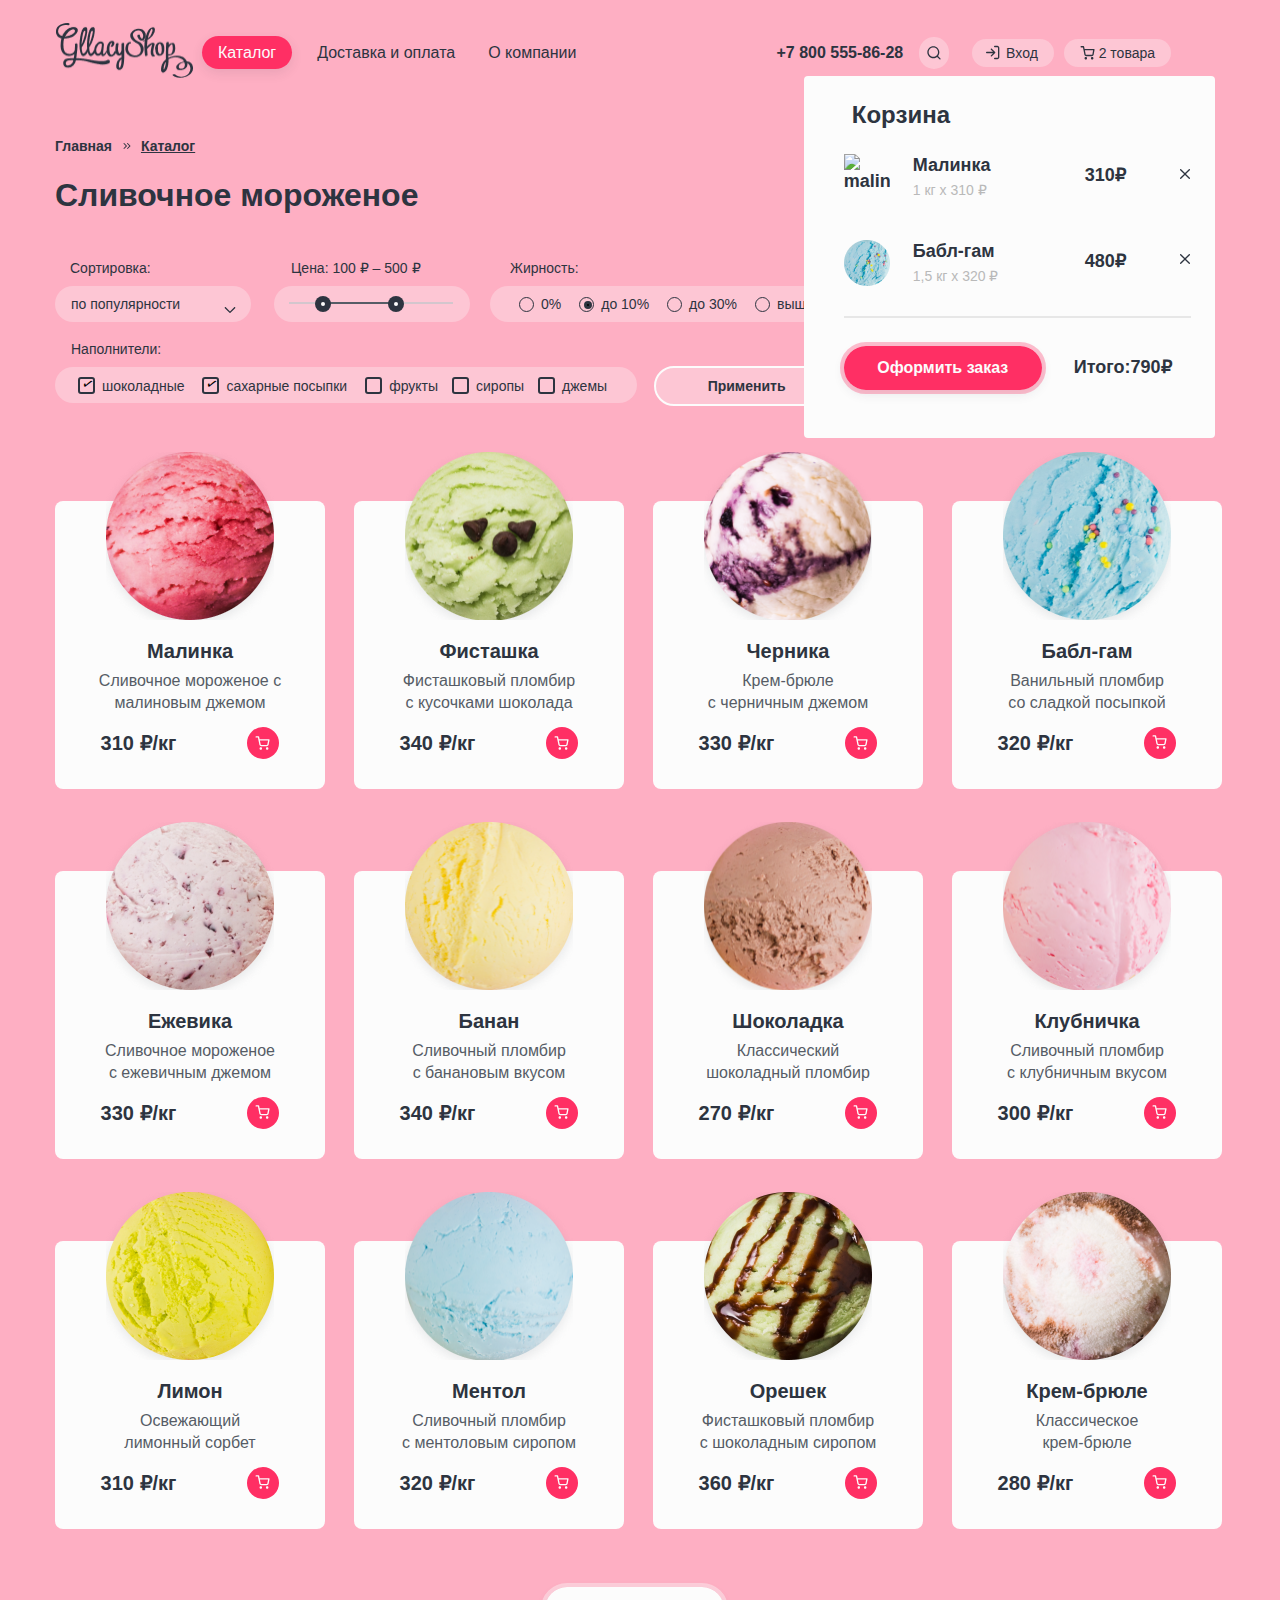
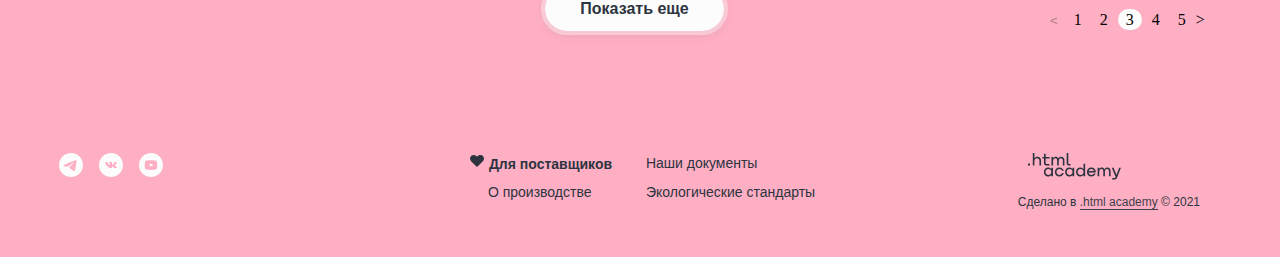
==== commit f69bd5da: "update" ====
--- a/catalog.html
+++ b/catalog.html
@@ -274,7 +274,7 @@
           <div class="product-wrapper">
             <ul class="product-cart-catalog">
               <li class="product-cart-info-catalog">
-                <img class="product-photo" src="/images/malinka.png" width="168" height="168" alt="malinka.">
+                <img class="product-photo" src="/images/raspberry.png" width="168" height="168" alt="malinka.">
                 <div class="item-wrapper ">
                   <h4 class="cart-title">Малинка</h4>
                   <p class="cart-text">Сливочное мороженое с малиновым джемом</p>
@@ -292,7 +292,7 @@
                 </div>
               </li>
               <li class="product-cart-info-catalog">
-                <img class="product-photo" src="/images/fistashka.png" width="168" height="168" alt="fistashka.">
+                <img class="product-photo" src="/images/pistachio.png" width="168" height="168" alt="fistashka.">
                 <div class="item-wrapper ">
                   <h4 class="cart-title">Фисташка</h4>
                   <p class="cart-text">Фисташковый пломбир<br> с кусочками шоколада</p>
@@ -310,7 +310,7 @@
                 </div>
               </li>
               <li class="product-cart-info-catalog">
-                <img class="product-photo" src="/images/chernika.png" width="168" height="168" alt="chernika.">
+                <img class="product-photo" src="/images/blueberry.png" width="168" height="168" alt="chernika.">
                 <div class="item-wrapper ">
                   <h4 class="cart-title">Черника</h4>
                   <p class="cart-text">Крем-брюле<br>
@@ -329,7 +329,7 @@
                 </div>
               </li>
               <li class="product-cart-info-catalog">
-                <img class="product-photo" src="/images/bublegum.png" width="168" height="168" alt="bublegum.">
+                <img class="product-photo" src="/images/buble-gum.png" width="168" height="168" alt="bublegum.">
                 <div class="item-wrapper ">
                   <h4 class="cart-title">Бабл-гам</h4>
                   <p class="cart-text">Ванильный пломбир<br>
@@ -348,7 +348,7 @@
                 </div>
               </li>
               <li class="product-cart-info-catalog">
-                <img class="product-photo" src="/images/ezevika.png" width="168" height="168" alt="bublegum.">
+                <img class="product-photo" src="/images/blackberry.png" width="168" height="168" alt="bublegum.">
                 <div class="item-wrapper ">
                   <h4 class="cart-title">Ежевика</h4>
                   <p class="cart-text">Сливочное мороженое<br> с ежевичным джемом</p>
@@ -366,7 +366,7 @@
                 </div>
               </li>
               <li class="product-cart-info-catalog">
-                <img class="product-photo" src="/images/banane.png" width="168" height="168" alt="bublegum.">
+                <img class="product-photo" src="/images/banana.png" width="168" height="168" alt="bublegum.">
                 <div class="item-wrapper ">
                   <h4 class="cart-title">Банан</h4>
                   <p class="cart-text">Сливочный пломбир<br>
--- a/styles/styles.css
+++ b/styles/styles.css
@@ -404,7 +404,6 @@
   position: relative;
   flex-direction: row;
   flex-wrap: nowrap;
-
 }
 
 .navigation-logo:hover {
@@ -423,7 +422,7 @@
 .navigation-left {
   display: flex;
   flex-direction: row;
-  flex-wrap: nowrap;
+  flex-wrap: wrap;
   list-style: none;
   padding: 0;
   gap: 9px;
@@ -434,9 +433,11 @@
 .navigation-right {
   display: flex;
   flex-direction: row;
+  flex-wrap: wrap;
   list-style: none;
   padding: 0;
   margin-left: 176px;
+
 }
 
 .navigation-link-left {
@@ -601,6 +602,7 @@
   background: rgba(252, 252, 252, 0.3);
   border-radius: 30px;
   margin-right: 10px;
+
 }
 
 .navigation-link-right-search {
@@ -889,7 +891,7 @@
 }
 
 .popover-cart {
-  display: none;
+  display: block;
 }
 
 .popover-content {
@@ -2145,7 +2147,7 @@
   flex-direction: row;
   margin: 0 auto;
   width: 1170px;
-  background-image: url(..//images/callus.png);
+  background-image: url(..//images/call-us.png);
   background-repeat: no-repeat;
   background-color: #FFFFFF;
   border-radius: 16px;
@@ -2405,19 +2407,19 @@
   padding-left: 64px;
 }
 
-.user-forma {
+.user-free-form {
   height: 149px;
 }
 
 .user-email:hover,
 .user-name:hover,
-.user-forma:hover {
+.user-free-form:hover {
   background: #DCDCDC;
 }
 
 .user-email:focus-visible,
 .user-name:focus-visible,
-.user-forma:focus-visible {
+.free-form:focus-visible {
   outline: 2px solid #AF4FFF;
   background: #F0F0F0;
 }
@@ -2501,7 +2503,27 @@
   margin-left: 286px;
   margin-top: 32px;
 }
-
+.button-modal:hover {
+  background: rgba(252, 252, 252, 0.3);
+  outline: 4px solid #FF2F64;
+  border-radius: 26px;
+  color: #2D3440;
+}
+
+.button-modal:focus-visible {
+  background: #FF2F64;
+  outline: 2px solid #2D3440;
+  box-shadow: 0 4px 12px rgba(45, 52, 64, 0.1);
+  border-radius: 26px;
+
+}
+
+.button-modal:active {
+  background: #FEAFC3;
+  outline: 2px solid #2D3440;
+  box-shadow: 0 4px 12px rgba(45, 52, 64, 0.1);
+  border-radius: 26px;
+}
 /* modal window end */
 
 /* catalog.html */
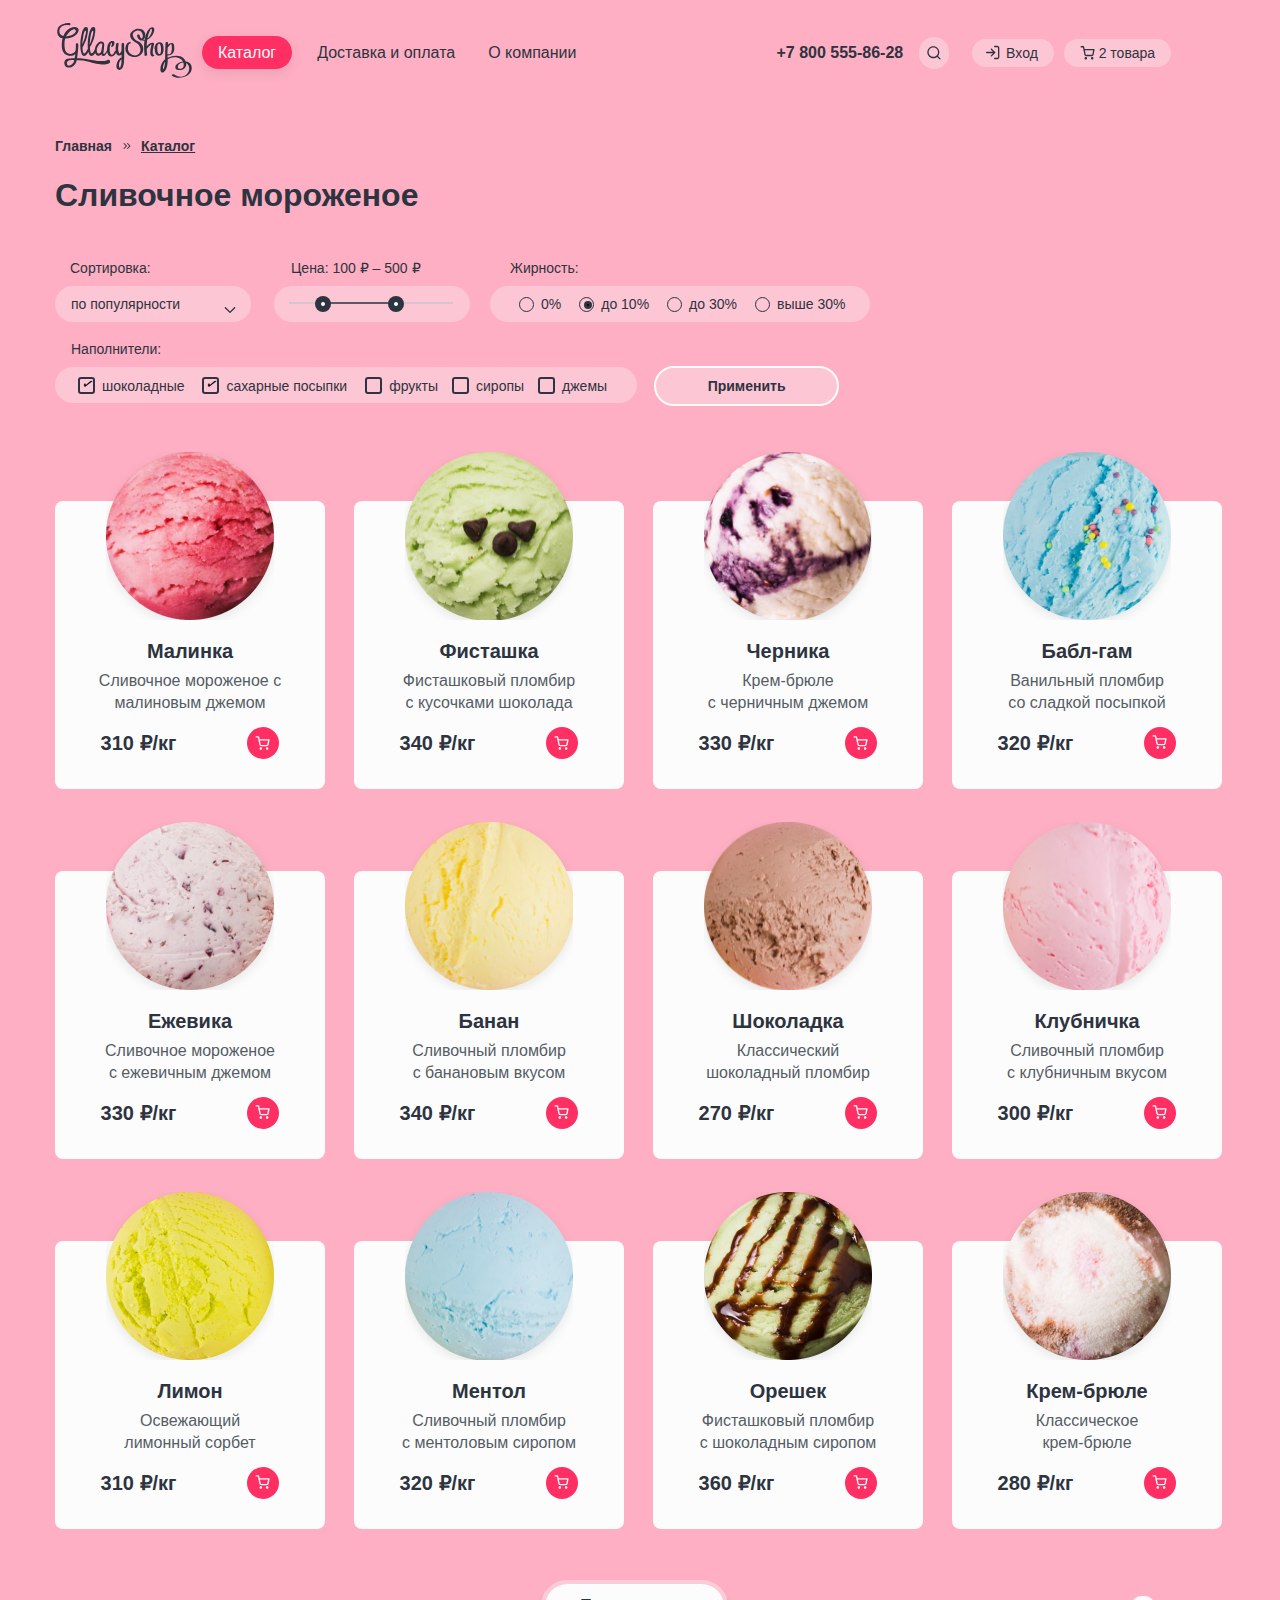
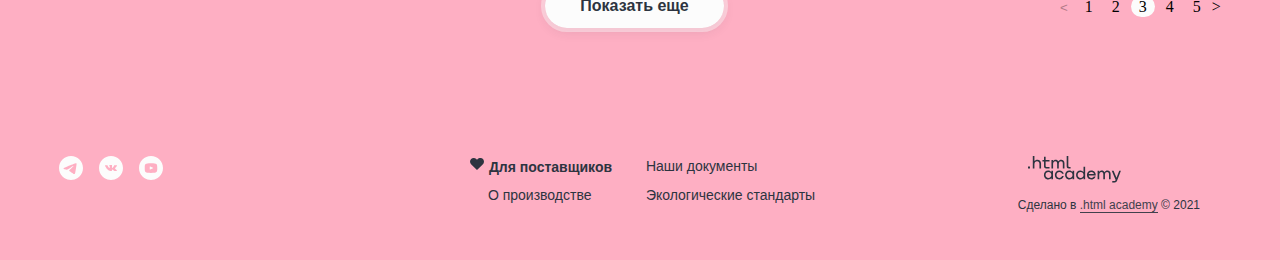
==== commit 28ff0142: "Merge pull request #5 from arthurmillertv/master" ====
--- a/catalog.html
+++ b/catalog.html
@@ -5,7 +5,7 @@
     <meta charset="utf-8">
     <title>Магазин Глейси</title>
     <link rel="stylesheet" href="/styles/styles.css">
-    <link rel="icon" type="image/x-icon" sizes="32x32" href="/images/favicone.png">
+    <link rel="icon" type="image/x-icon" sizes="32x32" href="/images/favicon.png">
   </head>
 
   <body class="pink">
@@ -15,7 +15,7 @@
           <ul class="navigation-left-catalog">
             <li>
               <a class="navigation-logo" href="/index.html">
-                <img class="logo-catalog" src="/images/logo.png" alt="Glacy." width="137" height="55">
+                <img class="logo-catalog" src="/images/logo.svg" alt="Glacy." width="137" height="55">
               </a>
             </li>
             <li>
@@ -494,49 +494,48 @@
                   </div>
                 </div>
               </li>
-              <div class="product-bottom">
-                <button class="show-more-button">Показать еще</button>
-                <ol class="slider-pagination-bottom">
-                  <li class="slider-pagination-item-bottom">
-                    <button class="slider-pagination-button-bottom-left">&lt;
-                      <span class="visually-hidden">1 страница.</span>
-                    </button>
-                  </li>
-                  <li class="slider-pagination-item-bottom">
-                    <a class="slider-pagination-button-bottom">1
-                      <span class="visually-hidden">1 страница.</span>
-                    </a>
-                  </li>
-                  <li class="slider-pagination-item">
-                    <a class="slider-pagination-button-bottom">2
-                      <span class="visually-hidden">2 страница.</span>
-                    </a>
-                  </li>
-                  <li class="slider-pagination-item">
-                    <a class="slider-pagination-button-bottom-active">3
-                      <span class="visually-hidden">3 страница.</span>
-                    </a>
-                  </li>
-                  <li class="slider-pagination-item">
-                    <a class="slider-pagination-button-bottom">4
-                      <span class="visually-hidden">4 страница.</span>
-                    </a>
-                  </li>
-                  <li class="slider-pagination-item">
-                    <a class="slider-pagination-button-bottom">5
-                      <span class="visually-hidden">5 страница.</span>
-                    </a>
-                  </li>
-                  <li class="slider-pagination-item">
-                    <a class="slider-pagination-button-bottom-right">&gt;
-                      <span class="visually-hidden">5 страница.</span>
-                    </a>
-                  </li>
-              </div>
             </ul>
+            <div class="product-bottom">
+              <button class="show-more-button">Показать еще</button>
+              <ol class="slider-pagination-bottom">
+                <li class="slider-pagination-item-bottom">
+                  <button class="slider-pagination-button-bottom-left">&lt;
+                    <span class="visually-hidden">1 страница.</span>
+                  </button>
+                </li>
+                <li class="slider-pagination-item-bottom">
+                  <a class="slider-pagination-button-bottom">1
+                    <span class="visually-hidden">1 страница.</span>
+                  </a>
+                </li>
+                <li class="slider-pagination-item">
+                  <a class="slider-pagination-button-bottom">2
+                    <span class="visually-hidden">2 страница.</span>
+                  </a>
+                </li>
+                <li class="slider-pagination-item">
+                  <a class="slider-pagination-button-bottom-active">3
+                    <span class="visually-hidden">3 страница.</span>
+                  </a>
+                </li>
+                <li class="slider-pagination-item">
+                  <a class="slider-pagination-button-bottom">4
+                    <span class="visually-hidden">4 страница.</span>
+                  </a>
+                </li>
+                <li class="slider-pagination-item">
+                  <a class="slider-pagination-button-bottom">5
+                    <span class="visually-hidden">5 страница.</span>
+                  </a>
+                </li>
+                <li class="slider-pagination-item">
+                  <a class="slider-pagination-button-bottom-right">&gt;
+                    <span class="visually-hidden">5 страница.</span>
+                  </a>
+                </li>
+              </ol>
+            </div>
           </div>
-
-
         </section>
       </div>
     </main>
--- a/styles/styles.css
+++ b/styles/styles.css
@@ -2,7 +2,7 @@
   font-family: "Inter";
   font-style: normal;
   font-weight: 400;
-  src: url("../fonts/inter-400.woff2") format("woff2");
+  src: url("/fonts/inter-400.woff2") format("woff2");
   font-display: swap;
 }
 
@@ -10,7 +10,7 @@
   font-family: "Inter";
   font-style: normal;
   font-weight: 700;
-  src: url("../fonts/inter-700.woff2") format("woff2");
+  src: url("/fonts/inter-700.woff2") format("woff2");
   font-display: swap;
 }
 
@@ -18,7 +18,7 @@
   font-family: "Inter";
   font-style: normal;
   font-weight: 900;
-  src: url("../fonts/inter-900.woff2") format("woff2");
+  src: url("/fonts/inter-900.woff2") format("woff2");
   font-display: swap;
 }
 
@@ -891,7 +891,7 @@
 }
 
 .popover-cart {
-  display: block;
+  display: none;
 }
 
 .popover-content {
@@ -3023,6 +3023,7 @@
   display: flex;
   flex-direction: row;
   flex-wrap: nowrap;
+  margin-bottom: 63px;
 }
 
 .slider-pagination-bottom {
@@ -3030,8 +3031,8 @@
   flex-direction: row;
   flex-wrap: nowrap;
   list-style: none;
-  margin-left: 770px;
-  gap: 2px;
+  margin-left: 780px;
+  gap: 3px;
   margin-bottom: 77px;
 }
 
@@ -3116,6 +3117,7 @@
   margin: 0;
   padding: 0;
   border-style: none;
+  margin-top: 26px;
 }
 
 .show-more-button:hover {
